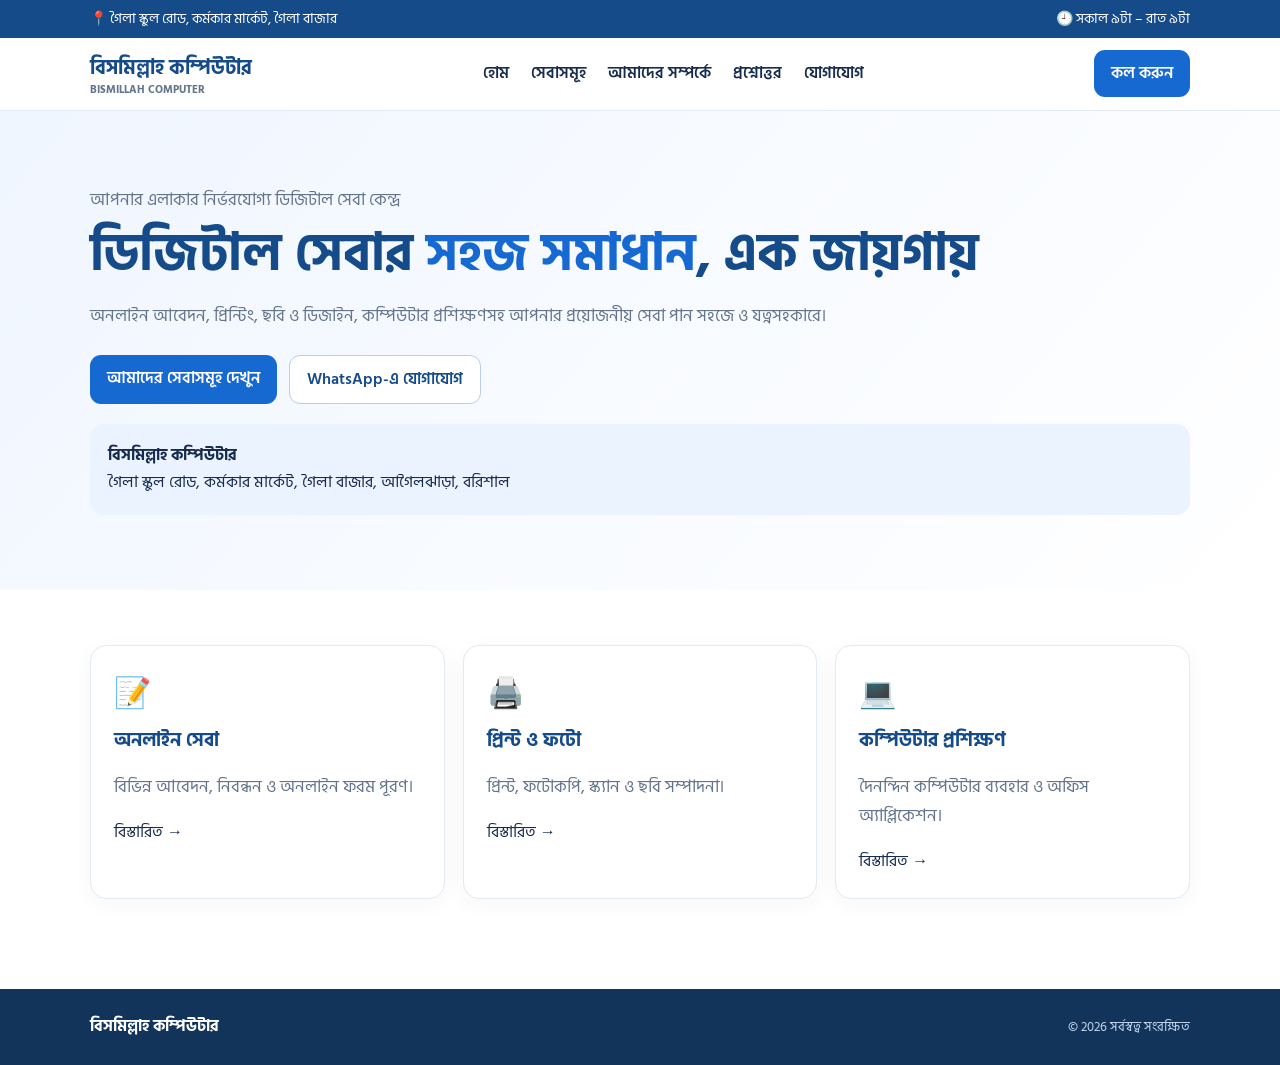
==== index.html @ 43266f3b "Convert homepage to separate multi-page website navigation" ====
<!doctype html><html lang="bn"><head><meta charset="utf-8"><meta name="viewport" content="width=device-width,initial-scale=1"><meta name="description" content="গৈলা বাজার, আগৈলঝাড়া, বরিশালে বিসমিল্লাহ কম্পিউটার। অনলাইন আবেদন, ডিজিটাল সেবা, প্রিন্ট, ফটোকপি ও কম্পিউটার প্রশিক্ষণ।"><meta name="theme-color" content="#1769d2"><meta property="og:title" content="বিসমিল্লাহ কম্পিউটার"><meta property="og:description" content="আপনার এলাকার নির্ভরযোগ্য ডিজিটাল সেবা কেন্দ্র।"><link rel="canonical" href="https://bismillahcomputer.netlify.app/"><title>বিসমিল্লাহ কম্পিউটার | ডিজিটাল সেবা</title><link rel="stylesheet" href="styles.css"></head><body><div class="top"><div class="container"><span>📍 গৈলা স্কুল রোড, কর্মকার মার্কেট, গৈলা বাজার</span><span>🕘 সকাল ৯টা – রাত ৯টা</span></div></div><header><nav class="container nav"><a class="brand" href="index.html">বিসমিল্লাহ কম্পিউটার<small>BISMILLAH COMPUTER</small></a><div class="links"><a href="index.html">হোম</a><a href="services.html">সেবাসমূহ</a><a href="about.html">আমাদের সম্পর্কে</a><a href="faq.html">প্রশ্নোত্তর</a><a href="contact.html">যোগাযোগ</a></div><a class="call" href="tel:01730169444">কল করুন</a></nav></header><main><section class="hero"><div class="container"><div class="muted">আপনার এলাকার নির্ভরযোগ্য ডিজিটাল সেবা কেন্দ্র</div><h1>ডিজিটাল সেবার <span>সহজ সমাধান</span>, এক জায়গায়</h1><p>অনলাইন আবেদন, প্রিন্টিং, ছবি ও ডিজাইন, কম্পিউটার প্রশিক্ষণসহ আপনার প্রয়োজনীয় সেবা পান সহজে ও যত্নসহকারে।</p><div class="hero-actions"><a class="btn" href="services.html">আমাদের সেবাসমূহ দেখুন</a><a class="btn outline" href="https://wa.me/8801730169444" target="_blank" rel="noopener">WhatsApp-এ যোগাযোগ</a></div><div class="notice"><b>বিসমিল্লাহ কম্পিউটার</b><br>গৈলা স্কুল রোড, কর্মকার মার্কেট, গৈলা বাজার, আগৈলঝাড়া, বরিশাল</div></div></section><section class="section container"><div class="grid"><article class="card"><div class="icon">📝</div><h3>অনলাইন সেবা</h3><p class="muted">বিভিন্ন আবেদন, নিবন্ধন ও অনলাইন ফরম পূরণ।</p><a href="services.html">বিস্তারিত →</a></article><article class="card"><div class="icon">🖨️</div><h3>প্রিন্ট ও ফটো</h3><p class="muted">প্রিন্ট, ফটোকপি, স্ক্যান ও ছবি সম্পাদনা।</p><a href="services.html">বিস্তারিত →</a></article><article class="card"><div class="icon">💻</div><h3>কম্পিউটার প্রশিক্ষণ</h3><p class="muted">দৈনন্দিন কম্পিউটার ব্যবহার ও অফিস অ্যাপ্লিকেশন।</p><a href="services.html">বিস্তারিত →</a></article></div></section></main><footer><div class="container foot"><b>বিসমিল্লাহ কম্পিউটার</b><small>© <span id="year"></span> সর্বস্বত্ব সংরক্ষিত</small></div></footer><script>document.getElementById('year').textContent=new Date().getFullYear()</script></body></html>
---- styles.css ----
@import url('https://fonts.googleapis.com/css2?family=Hind+Siliguri:wght@400;500;600;700&display=swap');
:root{--blue:#1769d2;--navy:#164b8a;--ink:#172b4d;--muted:#64748b;--line:#e2eaf4;--pale:#f2f7fd}*{box-sizing:border-box}body{margin:0;font-family:'Hind Siliguri',sans-serif;color:var(--ink);line-height:1.7}a{text-decoration:none;color:inherit}.container{width:min(1100px,92%);margin:auto}.top{background:var(--navy);color:#fff;padding:7px 0;font-size:14px}.top .container,.nav,.foot{display:flex;justify-content:space-between;align-items:center;gap:16px;flex-wrap:wrap}header{position:sticky;top:0;background:#ffffffed;backdrop-filter:blur(10px);border-bottom:1px solid var(--line);z-index:10}.nav{min-height:72px}.brand{font-size:20px;font-weight:700;color:var(--navy)}.brand small{display:block;font-size:11px;color:var(--muted);line-height:1}.links{display:flex;gap:22px;align-items:center;flex-wrap:wrap;font-weight:600}.links a:hover,.links a.active{color:var(--blue)}.call,.btn{display:inline-block;background:var(--blue);color:white;padding:10px 17px;border-radius:11px;font-weight:600}.hero{padding:75px 0;background:linear-gradient(130deg,#f0f6ff,#fff)}.hero h1{font-size:clamp(34px,5vw,52px);line-height:1.2;color:var(--navy);margin:8px 0 15px}.hero h1 span{color:var(--blue)}.hero p,.muted{color:var(--muted);font-size:17px}.hero-actions{display:flex;gap:12px;flex-wrap:wrap;margin-top:24px}.outline{background:#fff;color:var(--navy);border:1px solid #b8cde9}.pagehead{background:var(--pale);padding:48px 0;text-align:center}.pagehead h1{margin:0;color:var(--navy);font-size:38px}.pagehead p{color:var(--muted);margin:7px 0 0}.section{padding:55px 0}.grid{display:grid;grid-template-columns:repeat(3,1fr);gap:18px}.card{padding:23px;border:1px solid var(--line);border-radius:16px;background:#fff;box-shadow:0 6px 22px #17365d0a}.card h2,.card h3{margin:5px 0;color:var(--navy)}.icon{font-size:30px}.contactrow{padding:12px 0;border-bottom:1px solid var(--line)}footer{background:#12345b;color:#fff;padding:24px 0;margin-top:35px}.foot small{color:#c5d8f2} .notice{background:#eaf3ff;border-radius:14px;padding:18px;margin-top:20px}@media(max-width:760px){.nav{padding:12px 0}.links{gap:12px;font-size:14px}.grid{grid-template-columns:1fr 1fr}.hero{padding:48px 0}}@media(max-width:520px){.grid{grid-template-columns:1fr}.links{width:100%;justify-content:space-between}.pagehead h1{font-size:30px}}
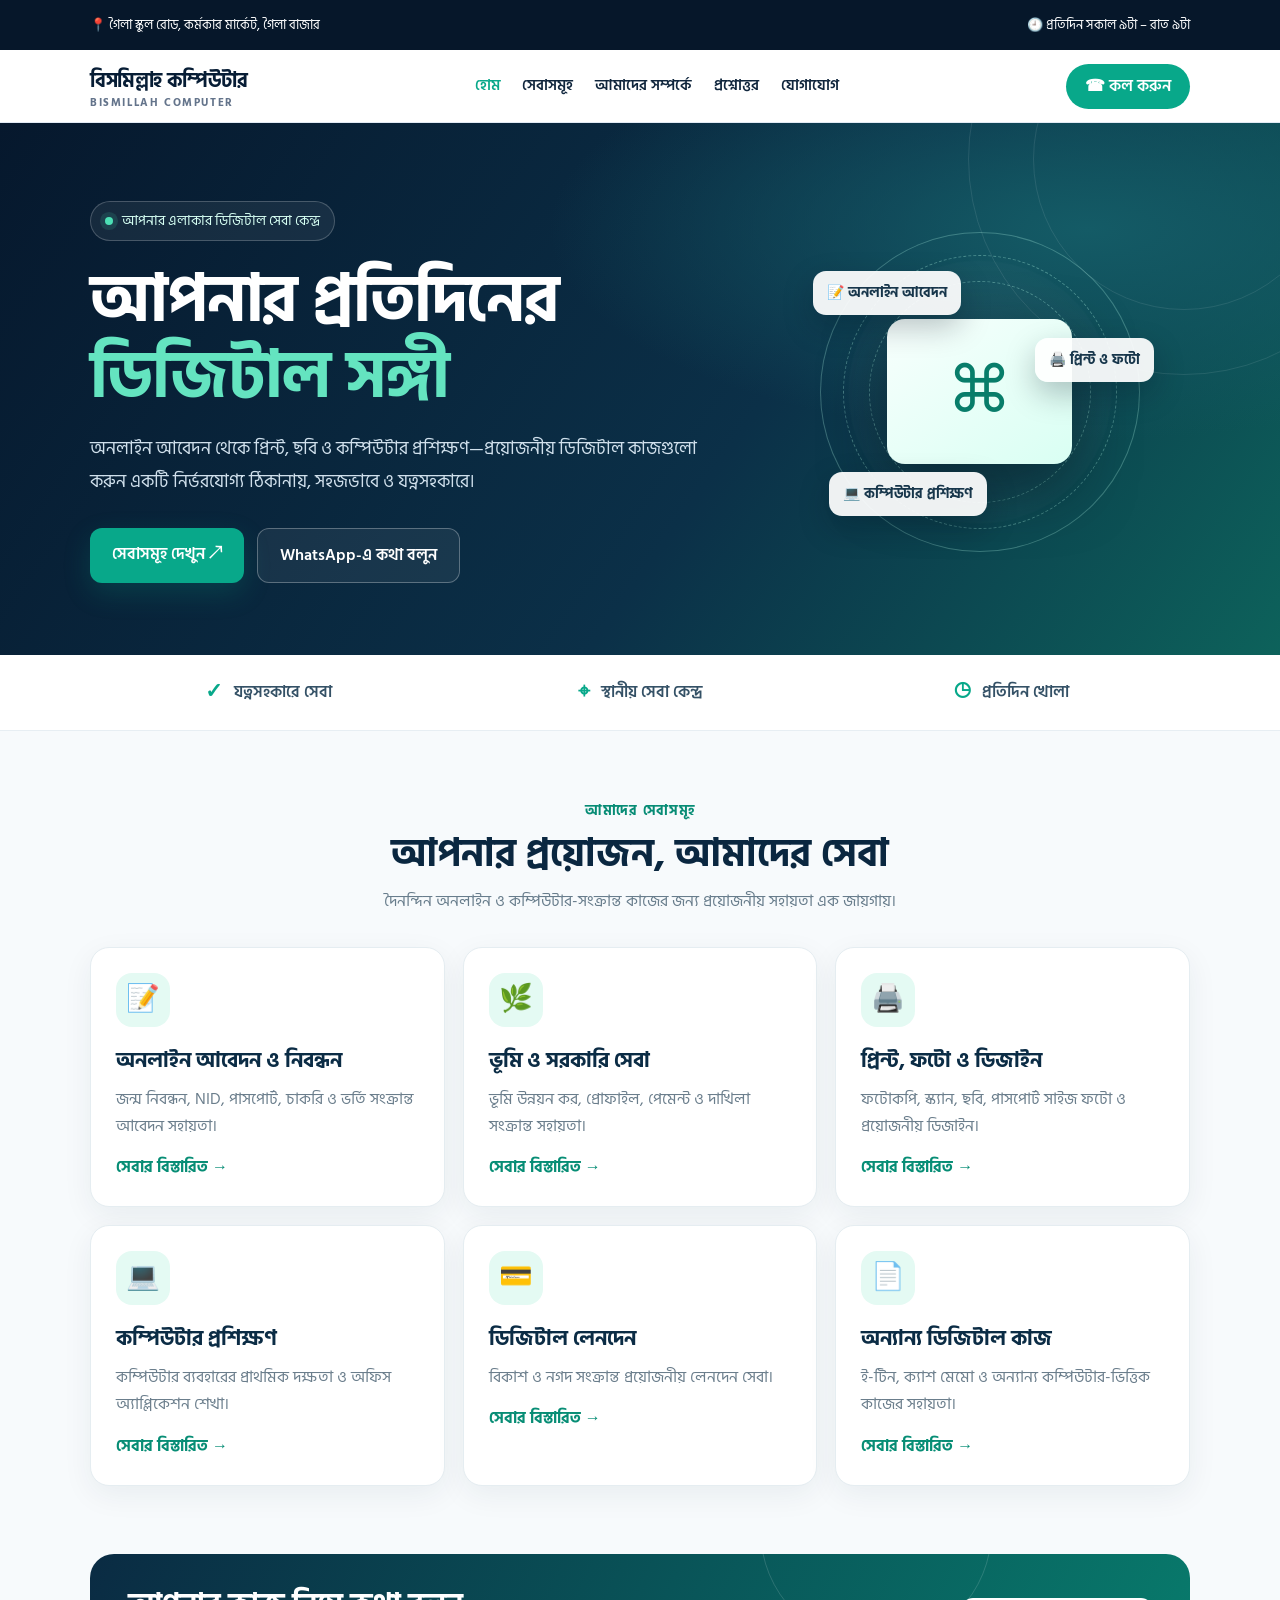
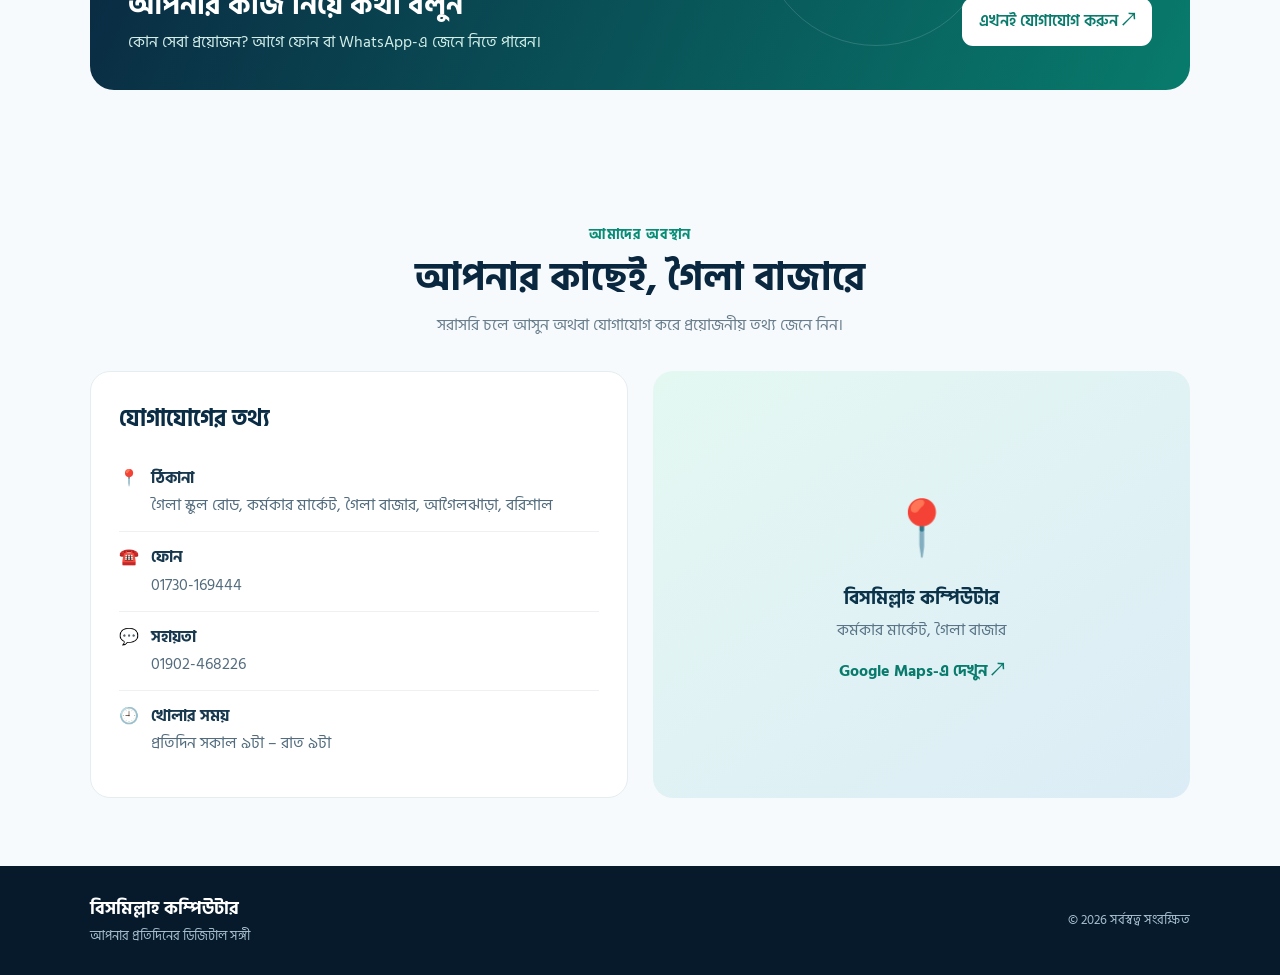
==== commit 540c0e07: "Redesign homepage with unique modern Bengali layout" ====
--- a/index.html
+++ b/index.html
@@ -1 +1,86 @@
-<!doctype html><html lang="bn"><head><meta charset="utf-8"><meta name="viewport" content="width=device-width,initial-scale=1"><meta name="description" content="গৈলা বাজার, আগৈলঝাড়া, বরিশালে বিসমিল্লাহ কম্পিউটার। অনলাইন আবেদন, ডিজিটাল সেবা, প্রিন্ট, ফটোকপি ও কম্পিউটার প্রশিক্ষণ।"><meta name="theme-color" content="#1769d2"><meta property="og:title" content="বিসমিল্লাহ কম্পিউটার"><meta property="og:description" content="আপনার এলাকার নির্ভরযোগ্য ডিজিটাল সেবা কেন্দ্র।"><link rel="canonical" href="https://bismillahcomputer.netlify.app/"><title>বিসমিল্লাহ কম্পিউটার | ডিজিটাল সেবা</title><link rel="stylesheet" href="styles.css"></head><body><div class="top"><div class="container"><span>📍 গৈলা স্কুল রোড, কর্মকার মার্কেট, গৈলা বাজার</span><span>🕘 সকাল ৯টা – রাত ৯টা</span></div></div><header><nav class="container nav"><a class="brand" href="index.html">বিসমিল্লাহ কম্পিউটার<small>BISMILLAH COMPUTER</small></a><div class="links"><a href="index.html">হোম</a><a href="services.html">সেবাসমূহ</a><a href="about.html">আমাদের সম্পর্কে</a><a href="faq.html">প্রশ্নোত্তর</a><a href="contact.html">যোগাযোগ</a></div><a class="call" href="tel:01730169444">কল করুন</a></nav></header><main><section class="hero"><div class="container"><div class="muted">আপনার এলাকার নির্ভরযোগ্য ডিজিটাল সেবা কেন্দ্র</div><h1>ডিজিটাল সেবার <span>সহজ সমাধান</span>, এক জায়গায়</h1><p>অনলাইন আবেদন, প্রিন্টিং, ছবি ও ডিজাইন, কম্পিউটার প্রশিক্ষণসহ আপনার প্রয়োজনীয় সেবা পান সহজে ও যত্নসহকারে।</p><div class="hero-actions"><a class="btn" href="services.html">আমাদের সেবাসমূহ দেখুন</a><a class="btn outline" href="https://wa.me/8801730169444" target="_blank" rel="noopener">WhatsApp-এ যোগাযোগ</a></div><div class="notice"><b>বিসমিল্লাহ কম্পিউটার</b><br>গৈলা স্কুল রোড, কর্মকার মার্কেট, গৈলা বাজার, আগৈলঝাড়া, বরিশাল</div></div></section><section class="section container"><div class="grid"><article class="card"><div class="icon">📝</div><h3>অনলাইন সেবা</h3><p class="muted">বিভিন্ন আবেদন, নিবন্ধন ও অনলাইন ফরম পূরণ।</p><a href="services.html">বিস্তারিত →</a></article><article class="card"><div class="icon">🖨️</div><h3>প্রিন্ট ও ফটো</h3><p class="muted">প্রিন্ট, ফটোকপি, স্ক্যান ও ছবি সম্পাদনা।</p><a href="services.html">বিস্তারিত →</a></article><article class="card"><div class="icon">💻</div><h3>কম্পিউটার প্রশিক্ষণ</h3><p class="muted">দৈনন্দিন কম্পিউটার ব্যবহার ও অফিস অ্যাপ্লিকেশন।</p><a href="services.html">বিস্তারিত →</a></article></div></section></main><footer><div class="container foot"><b>বিসমিল্লাহ কম্পিউটার</b><small>© <span id="year"></span> সর্বস্বত্ব সংরক্ষিত</small></div></footer><script>document.getElementById('year').textContent=new Date().getFullYear()</script></body></html>+<!doctype html>
+<html lang="bn">
+<head>
+<meta charset="utf-8">
+<meta name="viewport" content="width=device-width,initial-scale=1">
+<meta name="description" content="গৈলা বাজার, আগৈলঝাড়া, বরিশালে বিসমিল্লাহ কম্পিউটার। অনলাইন আবেদন, ভূমি সেবা, প্রিন্ট, ছবি, ডিজাইন ও কম্পিউটার প্রশিক্ষণ।">
+<meta name="theme-color" content="#071d35">
+<meta property="og:title" content="বিসমিল্লাহ কম্পিউটার | আপনার ডিজিটাল সঙ্গী">
+<meta property="og:description" content="প্রয়োজনীয় ডিজিটাল সেবা—সহজ, যত্নসহকারে, এক ঠিকানায়।">
+<link rel="canonical" href="https://bismillahcomputer.netlify.app/">
+<title>বিসমিল্লাহ কম্পিউটার | আপনার ডিজিটাল সঙ্গী</title>
+<link rel="preconnect" href="https://fonts.googleapis.com">
+<link rel="preconnect" href="https://fonts.gstatic.com" crossorigin>
+<link href="https://fonts.googleapis.com/css2?family=Hind+Siliguri:wght@400;500;600;700;800&display=swap" rel="stylesheet">
+<link rel="stylesheet" href="styles.css">
+<style>
+:root{--deep:#071d35;--teal:#08a88a;--mint:#d9fff3;--gold:#ffc96b}
+body{font-family:'Hind Siliguri',sans-serif;background:#f7fafc;color:#10263d}
+.top{background:#06172a;font-size:13px}.top .container{padding:7px 0}
+header{background:#ffffffed}.brand{color:var(--deep);letter-spacing:-.4px}.brand small{letter-spacing:1.6px}
+.links a{font-size:15px}.links a.active{color:var(--teal)}
+.call{background:var(--teal);border-radius:999px;padding:9px 19px}
+.hero{position:relative;overflow:hidden;padding:78px 0 72px;background:radial-gradient(ellipse at 85% 20%,#145b66 0,transparent 35%),linear-gradient(125deg,#06182d 0%,#0b3048 58%,#0d625b 100%);color:white}
+.hero:before,.hero:after{content:"";position:absolute;border:1px solid #ffffff18;border-radius:50%;pointer-events:none}
+.hero:before{width:430px;height:430px;right:-120px;top:-180px}.hero:after{width:300px;height:300px;right:-55px;top:-115px}
+.hero .container{position:relative;z-index:1;display:grid;grid-template-columns:1.2fr .8fr;align-items:center;gap:48px}
+.eyebrow{display:inline-flex;align-items:center;gap:9px;padding:7px 14px;border:1px solid #ffffff35;background:#ffffff10;border-radius:99px;color:#d6fff3;font-size:14px}
+.eyebrow i{width:8px;height:8px;background:#4ce0b5;border-radius:50%;display:inline-block;box-shadow:0 0 0 5px #4ce0b522}
+.hero h1{font-size:clamp(39px,5.5vw,66px);line-height:1.16;letter-spacing:-1.2px;color:white;margin:22px 0 16px;font-weight:800}
+.hero h1 span{color:#64e4c0}.hero p{color:#d0e0ec;font-size:18px;max-width:620px;line-height:1.85;margin:0}
+.hero-actions{margin-top:29px;display:flex;gap:13px;flex-wrap:wrap}.hero .btn{background:var(--teal);padding:13px 22px;border-radius:12px;box-shadow:0 10px 28px #00a88633}.hero .outline{background:#ffffff10;color:white;border:1px solid #ffffff4a;box-shadow:none}
+.hero-art{min-height:330px;display:grid;place-items:center;position:relative}
+.orbit{width:min(320px,80vw);aspect-ratio:1;border-radius:50%;border:1px solid #b7ffeb45;display:grid;place-items:center;background:radial-gradient(circle,#ffffff14 0,#ffffff05 58%,transparent 59%);position:relative}
+.orbit:before,.orbit:after{content:"";position:absolute;border:1px dashed #b7ffeb55;border-radius:50%;inset:22px;transform:rotate(35deg)}.orbit:after{inset:48px;transform:rotate(-35deg)}
+.screen{width:185px;height:145px;border-radius:18px;background:linear-gradient(145deg,#f8fffd,#d9fff3);box-shadow:0 24px 60px #00101e88;display:grid;place-items:center;color:#087d6a;font-size:65px;position:relative;z-index:1}
+.float{position:absolute;z-index:2;background:#ffffffed;color:#17364b;padding:10px 14px;border-radius:13px;font-weight:700;box-shadow:0 12px 30px #00101e40;font-size:14px}.f1{top:38px;left:-8px}.f2{right:-15px;top:105px}.f3{bottom:35px;left:8px}
+.trustbar{background:#fff;border-bottom:1px solid #e7eef3}.trustbar .container{display:grid;grid-template-columns:repeat(3,1fr);gap:14px;padding:20px 0}.trustitem{display:flex;align-items:center;justify-content:center;gap:11px;color:#345166;font-weight:600}.trustitem b{font-size:21px;color:var(--teal)}
+.section{padding:68px 0}.section-heading{text-align:center;max-width:650px;margin:0 auto 32px}.kicker{color:#078c75;font-size:14px;font-weight:700;letter-spacing:.7px}.section-heading h2{font-size:clamp(28px,4vw,39px);color:#0a2740;line-height:1.25;margin:7px 0 9px}.section-heading p{color:#687d8c;margin:0;font-size:16px}
+.home-grid{display:grid;grid-template-columns:repeat(3,1fr);gap:18px}.home-card{background:white;border:1px solid #e5edf1;border-radius:19px;padding:25px;box-shadow:0 9px 30px #0b2d4610;transition:transform .2s,box-shadow .2s}.home-card:hover{transform:translateY(-5px);box-shadow:0 18px 38px #0b2d4618}.home-icon{width:54px;height:54px;border-radius:16px;background:#e4faf3;display:grid;place-items:center;font-size:27px}.home-card h3{color:#0b2c45;font-size:21px;margin:17px 0 6px}.home-card p{color:#6b7e8c;margin:0 0 14px}.home-card a{color:#078d75;font-weight:700}
+.band{padding:0 0 65px}.band-inner{background:linear-gradient(115deg,#0a2b43,#087b6c);border-radius:24px;padding:34px 38px;color:white;display:flex;align-items:center;justify-content:space-between;gap:24px;overflow:hidden;position:relative}.band-inner:after{content:"";position:absolute;width:230px;height:230px;border:1px solid #ffffff25;border-radius:50%;right:18%;top:-140px}.band h2{font-size:29px;line-height:1.25;margin:0 0 5px}.band p{color:#d3eee8;margin:0}.band .btn{background:white;color:#087b6c;white-space:nowrap}
+.location{display:grid;grid-template-columns:1fr 1fr;gap:25px;align-items:stretch}.location-card{background:#fff;border:1px solid #e4edf1;border-radius:20px;padding:28px}.location-card h3{margin:0 0 14px;color:#0b2c45;font-size:23px}.location-line{display:flex;gap:12px;padding:12px 0;border-bottom:1px solid #edf1f3;color:#536c7d}.location-line:last-child{border:0}.location-line strong{display:block;color:#16374d}.location-visual{background:linear-gradient(145deg,#e4f8f2,#dcecf6);border-radius:20px;min-height:260px;display:grid;place-items:center;text-align:center;padding:25px;color:#087b6c}.location-visual .pin{font-size:54px}.location-visual h3{color:#0b344a;margin:8px 0 2px}.location-visual p{color:#587486;margin:0}
+footer{background:#061a2c;margin-top:0;padding:28px 0}.foot b{font-size:18px}.foot small{color:#a8c0cf}
+@media(max-width:760px){.hero{padding:54px 0 48px}.hero .container{grid-template-columns:1fr;gap:24px}.hero-art{min-height:260px}.orbit{width:250px}.screen{width:150px;height:120px;font-size:54px}.trustbar .container{grid-template-columns:1fr;gap:8px}.trustitem{justify-content:flex-start}.home-grid{grid-template-columns:1fr 1fr}.band-inner{align-items:flex-start;flex-direction:column;padding:28px}.location{grid-template-columns:1fr}.section{padding:52px 0}}
+@media(max-width:520px){.home-grid{grid-template-columns:1fr}.hero h1{font-size:39px}.hero p{font-size:16px}.hero-art{min-height:230px}.float{font-size:12px;padding:8px 10px}.f1{left:0}.f2{right:0}.f3{left:0}.band h2{font-size:25px}.links{gap:9px}.links a{font-size:13px}}
+</style>
+</head>
+<body>
+<div class="top"><div class="container"><span>📍 গৈলা স্কুল রোড, কর্মকার মার্কেট, গৈলা বাজার</span><span>🕘 প্রতিদিন সকাল ৯টা – রাত ৯টা</span></div></div>
+<header><nav class="container nav">
+<a class="brand" href="index.html">বিসমিল্লাহ কম্পিউটার<small>BISMILLAH COMPUTER</small></a>
+<div class="links"><a class="active" href="index.html">হোম</a><a href="services.html">সেবাসমূহ</a><a href="about.html">আমাদের সম্পর্কে</a><a href="faq.html">প্রশ্নোত্তর</a><a href="contact.html">যোগাযোগ</a></div>
+<a class="call" href="tel:01730169444">☎ কল করুন</a>
+</nav></header>
+<main>
+<section class="hero"><div class="container">
+<div>
+<div class="eyebrow"><i></i> আপনার এলাকার ডিজিটাল সেবা কেন্দ্র</div>
+<h1>আপনার প্রতিদিনের <span>ডিজিটাল সঙ্গী</span></h1>
+<p>অনলাইন আবেদন থেকে প্রিন্ট, ছবি ও কম্পিউটার প্রশিক্ষণ—প্রয়োজনীয় ডিজিটাল কাজগুলো করুন একটি নির্ভরযোগ্য ঠিকানায়, সহজভাবে ও যত্নসহকারে।</p>
+<div class="hero-actions"><a class="btn" href="services.html">সেবাসমূহ দেখুন ↗</a><a class="btn outline" href="https://wa.me/8801730169444" target="_blank" rel="noopener">WhatsApp-এ কথা বলুন</a></div>
+</div>
+<div class="hero-art" aria-hidden="true"><div class="orbit"><div class="screen">⌘</div><div class="float f1">📝 অনলাইন আবেদন</div><div class="float f2">🖨️ প্রিন্ট ও ফটো</div><div class="float f3">💻 কম্পিউটার প্রশিক্ষণ</div></div></div>
+</div></section>
+<section class="trustbar"><div class="container"><div class="trustitem"><b>✓</b> যত্নসহকারে সেবা</div><div class="trustitem"><b>⌖</b> স্থানীয় সেবা কেন্দ্র</div><div class="trustitem"><b>◷</b> প্রতিদিন খোলা</div></div></section>
+<section class="section container"><div class="section-heading"><div class="kicker">আমাদের সেবাসমূহ</div><h2>আপনার প্রয়োজন, আমাদের সেবা</h2><p>দৈনন্দিন অনলাইন ও কম্পিউটার-সংক্রান্ত কাজের জন্য প্রয়োজনীয় সহায়তা এক জায়গায়।</p></div>
+<div class="home-grid">
+<article class="home-card"><div class="home-icon">📝</div><h3>অনলাইন আবেদন ও নিবন্ধন</h3><p>জন্ম নিবন্ধন, NID, পাসপোর্ট, চাকরি ও ভর্তি সংক্রান্ত আবেদন সহায়তা।</p><a href="services.html">সেবার বিস্তারিত →</a></article>
+<article class="home-card"><div class="home-icon">🌿</div><h3>ভূমি ও সরকারি সেবা</h3><p>ভূমি উন্নয়ন কর, প্রোফাইল, পেমেন্ট ও দাখিলা সংক্রান্ত সহায়তা।</p><a href="services.html">সেবার বিস্তারিত →</a></article>
+<article class="home-card"><div class="home-icon">🖨️</div><h3>প্রিন্ট, ফটো ও ডিজাইন</h3><p>ফটোকপি, স্ক্যান, ছবি, পাসপোর্ট সাইজ ফটো ও প্রয়োজনীয় ডিজাইন।</p><a href="services.html">সেবার বিস্তারিত →</a></article>
+<article class="home-card"><div class="home-icon">💻</div><h3>কম্পিউটার প্রশিক্ষণ</h3><p>কম্পিউটার ব্যবহারের প্রাথমিক দক্ষতা ও অফিস অ্যাপ্লিকেশন শেখা।</p><a href="services.html">সেবার বিস্তারিত →</a></article>
+<article class="home-card"><div class="home-icon">💳</div><h3>ডিজিটাল লেনদেন</h3><p>বিকাশ ও নগদ সংক্রান্ত প্রয়োজনীয় লেনদেন সেবা।</p><a href="services.html">সেবার বিস্তারিত →</a></article>
+<article class="home-card"><div class="home-icon">📄</div><h3>অন্যান্য ডিজিটাল কাজ</h3><p>ই-টিন, ক্যাশ মেমো ও অন্যান্য কম্পিউটার-ভিত্তিক কাজের সহায়তা।</p><a href="services.html">সেবার বিস্তারিত →</a></article>
+</div></section>
+<section class="band"><div class="container"><div class="band-inner"><div><h2>আপনার কাজ নিয়ে কথা বলুন</h2><p>কোন সেবা প্রয়োজন? আগে ফোন বা WhatsApp-এ জেনে নিতে পারেন।</p></div><a class="btn" href="https://wa.me/8801730169444" target="_blank" rel="noopener">এখনই যোগাযোগ করুন ↗</a></div></div></section>
+<section class="section container"><div class="section-heading"><div class="kicker">আমাদের অবস্থান</div><h2>আপনার কাছেই, গৈলা বাজারে</h2><p>সরাসরি চলে আসুন অথবা যোগাযোগ করে প্রয়োজনীয় তথ্য জেনে নিন।</p></div>
+<div class="location"><div class="location-card"><h3>যোগাযোগের তথ্য</h3>
+<div class="location-line"><span>📍</span><div><strong>ঠিকানা</strong>গৈলা স্কুল রোড, কর্মকার মার্কেট, গৈলা বাজার, আগৈলঝাড়া, বরিশাল</div></div>
+<div class="location-line"><span>☎️</span><div><strong>ফোন</strong><a href="tel:01730169444">01730-169444</a></div></div>
+<div class="location-line"><span>💬</span><div><strong>সহায়তা</strong><a href="tel:01902468226">01902-468226</a></div></div>
+<div class="location-line"><span>🕘</span><div><strong>খোলার সময়</strong>প্রতিদিন সকাল ৯টা – রাত ৯টা</div></div>
+</div><div class="location-visual"><div><div class="pin">📍</div><h3>বিসমিল্লাহ কম্পিউটার</h3><p>কর্মকার মার্কেট, গৈলা বাজার</p><p style="margin-top:14px"><a href="https://www.google.com/maps/search/?api=1&query=Goila+School+Road+Karmakar+Market+Goila+Bazar+Agailjhara+Barishal" target="_blank" rel="noopener" style="font-weight:700;color:#087b6c">Google Maps-এ দেখুন ↗</a></p></div></div></div>
+</section>
+</main>
+<footer><div class="container foot"><div><b>বিসমিল্লাহ কম্পিউটার</b><div style="color:#a8c0cf;font-size:13px">আপনার প্রতিদিনের ডিজিটাল সঙ্গী</div></div><small>© <span id="year"></span> সর্বস্বত্ব সংরক্ষিত</small></div></footer>
+<script>document.getElementById('year').textContent=new Date().getFullYear()</script>
+</body></html>
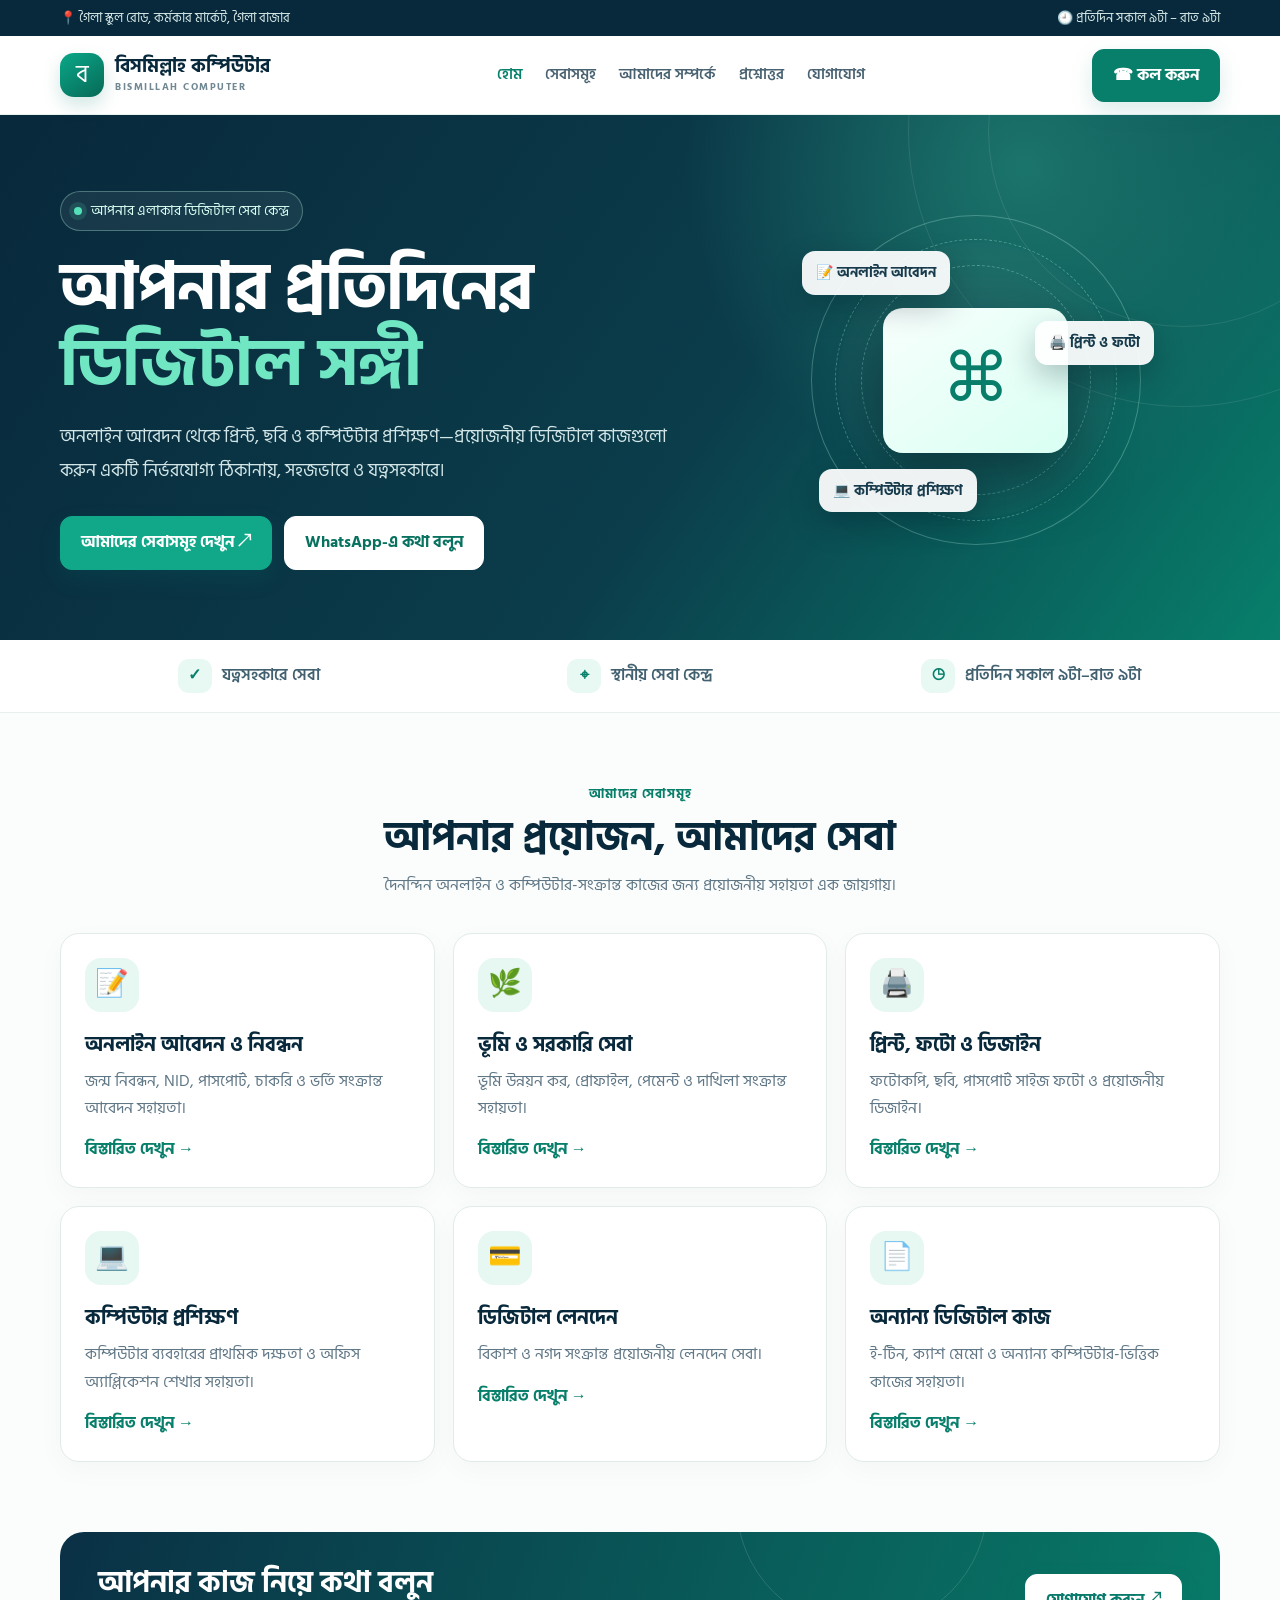
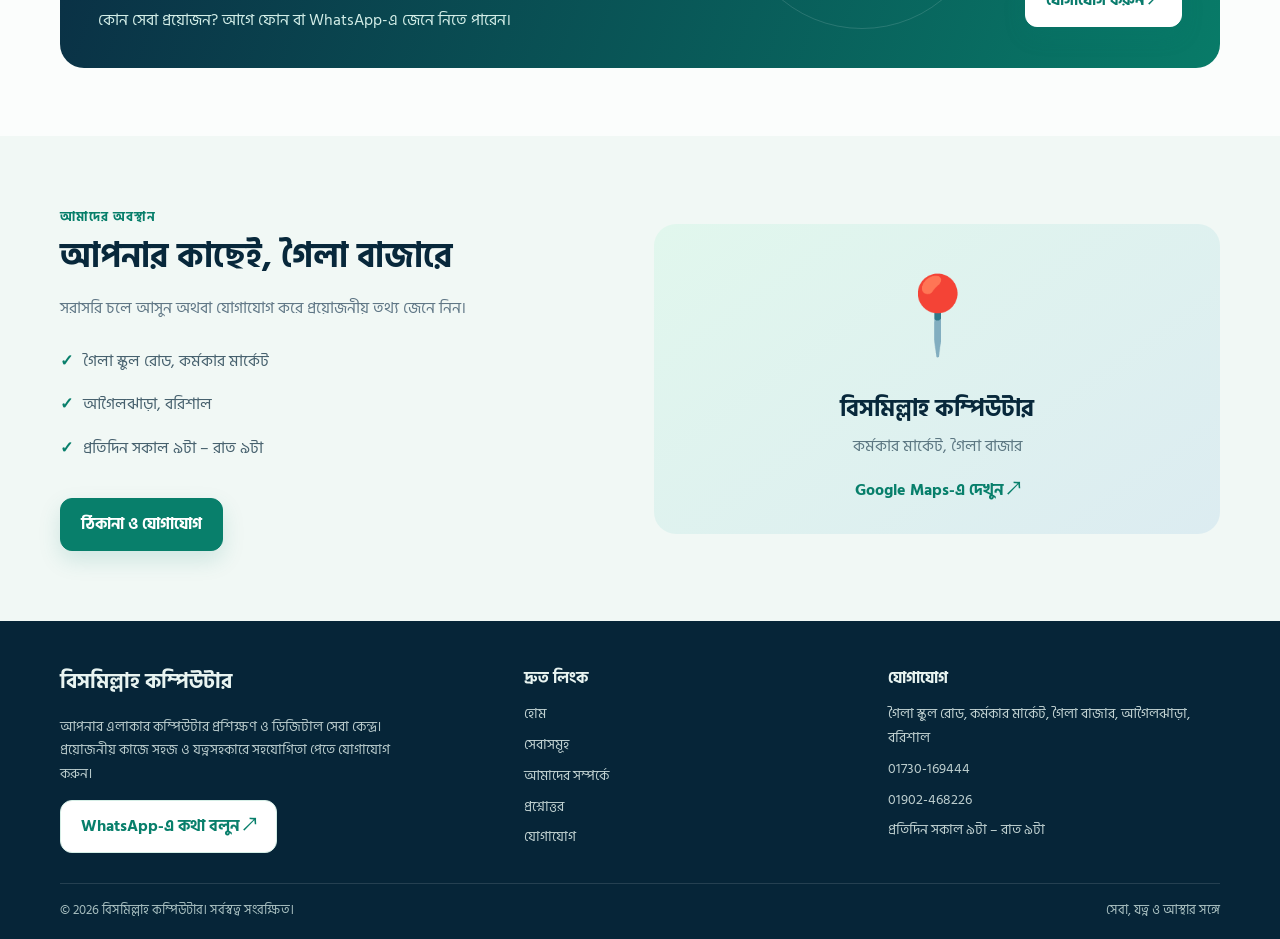
==== commit d5c957f7: "Redesign all Bismillah Computer pages with responsive green identity" ====
--- a/index.html
+++ b/index.html
@@ -1,86 +1,15 @@
-<!doctype html>
-<html lang="bn">
-<head>
-<meta charset="utf-8">
-<meta name="viewport" content="width=device-width,initial-scale=1">
-<meta name="description" content="গৈলা বাজার, আগৈলঝাড়া, বরিশালে বিসমিল্লাহ কম্পিউটার। অনলাইন আবেদন, ভূমি সেবা, প্রিন্ট, ছবি, ডিজাইন ও কম্পিউটার প্রশিক্ষণ।">
-<meta name="theme-color" content="#071d35">
-<meta property="og:title" content="বিসমিল্লাহ কম্পিউটার | আপনার ডিজিটাল সঙ্গী">
-<meta property="og:description" content="প্রয়োজনীয় ডিজিটাল সেবা—সহজ, যত্নসহকারে, এক ঠিকানায়।">
-<link rel="canonical" href="https://bismillahcomputer.netlify.app/">
-<title>বিসমিল্লাহ কম্পিউটার | আপনার ডিজিটাল সঙ্গী</title>
-<link rel="preconnect" href="https://fonts.googleapis.com">
-<link rel="preconnect" href="https://fonts.gstatic.com" crossorigin>
-<link href="https://fonts.googleapis.com/css2?family=Hind+Siliguri:wght@400;500;600;700;800&display=swap" rel="stylesheet">
-<link rel="stylesheet" href="styles.css">
-<style>
-:root{--deep:#071d35;--teal:#08a88a;--mint:#d9fff3;--gold:#ffc96b}
-body{font-family:'Hind Siliguri',sans-serif;background:#f7fafc;color:#10263d}
-.top{background:#06172a;font-size:13px}.top .container{padding:7px 0}
-header{background:#ffffffed}.brand{color:var(--deep);letter-spacing:-.4px}.brand small{letter-spacing:1.6px}
-.links a{font-size:15px}.links a.active{color:var(--teal)}
-.call{background:var(--teal);border-radius:999px;padding:9px 19px}
-.hero{position:relative;overflow:hidden;padding:78px 0 72px;background:radial-gradient(ellipse at 85% 20%,#145b66 0,transparent 35%),linear-gradient(125deg,#06182d 0%,#0b3048 58%,#0d625b 100%);color:white}
-.hero:before,.hero:after{content:"";position:absolute;border:1px solid #ffffff18;border-radius:50%;pointer-events:none}
-.hero:before{width:430px;height:430px;right:-120px;top:-180px}.hero:after{width:300px;height:300px;right:-55px;top:-115px}
-.hero .container{position:relative;z-index:1;display:grid;grid-template-columns:1.2fr .8fr;align-items:center;gap:48px}
-.eyebrow{display:inline-flex;align-items:center;gap:9px;padding:7px 14px;border:1px solid #ffffff35;background:#ffffff10;border-radius:99px;color:#d6fff3;font-size:14px}
-.eyebrow i{width:8px;height:8px;background:#4ce0b5;border-radius:50%;display:inline-block;box-shadow:0 0 0 5px #4ce0b522}
-.hero h1{font-size:clamp(39px,5.5vw,66px);line-height:1.16;letter-spacing:-1.2px;color:white;margin:22px 0 16px;font-weight:800}
-.hero h1 span{color:#64e4c0}.hero p{color:#d0e0ec;font-size:18px;max-width:620px;line-height:1.85;margin:0}
-.hero-actions{margin-top:29px;display:flex;gap:13px;flex-wrap:wrap}.hero .btn{background:var(--teal);padding:13px 22px;border-radius:12px;box-shadow:0 10px 28px #00a88633}.hero .outline{background:#ffffff10;color:white;border:1px solid #ffffff4a;box-shadow:none}
-.hero-art{min-height:330px;display:grid;place-items:center;position:relative}
-.orbit{width:min(320px,80vw);aspect-ratio:1;border-radius:50%;border:1px solid #b7ffeb45;display:grid;place-items:center;background:radial-gradient(circle,#ffffff14 0,#ffffff05 58%,transparent 59%);position:relative}
-.orbit:before,.orbit:after{content:"";position:absolute;border:1px dashed #b7ffeb55;border-radius:50%;inset:22px;transform:rotate(35deg)}.orbit:after{inset:48px;transform:rotate(-35deg)}
-.screen{width:185px;height:145px;border-radius:18px;background:linear-gradient(145deg,#f8fffd,#d9fff3);box-shadow:0 24px 60px #00101e88;display:grid;place-items:center;color:#087d6a;font-size:65px;position:relative;z-index:1}
-.float{position:absolute;z-index:2;background:#ffffffed;color:#17364b;padding:10px 14px;border-radius:13px;font-weight:700;box-shadow:0 12px 30px #00101e40;font-size:14px}.f1{top:38px;left:-8px}.f2{right:-15px;top:105px}.f3{bottom:35px;left:8px}
-.trustbar{background:#fff;border-bottom:1px solid #e7eef3}.trustbar .container{display:grid;grid-template-columns:repeat(3,1fr);gap:14px;padding:20px 0}.trustitem{display:flex;align-items:center;justify-content:center;gap:11px;color:#345166;font-weight:600}.trustitem b{font-size:21px;color:var(--teal)}
-.section{padding:68px 0}.section-heading{text-align:center;max-width:650px;margin:0 auto 32px}.kicker{color:#078c75;font-size:14px;font-weight:700;letter-spacing:.7px}.section-heading h2{font-size:clamp(28px,4vw,39px);color:#0a2740;line-height:1.25;margin:7px 0 9px}.section-heading p{color:#687d8c;margin:0;font-size:16px}
-.home-grid{display:grid;grid-template-columns:repeat(3,1fr);gap:18px}.home-card{background:white;border:1px solid #e5edf1;border-radius:19px;padding:25px;box-shadow:0 9px 30px #0b2d4610;transition:transform .2s,box-shadow .2s}.home-card:hover{transform:translateY(-5px);box-shadow:0 18px 38px #0b2d4618}.home-icon{width:54px;height:54px;border-radius:16px;background:#e4faf3;display:grid;place-items:center;font-size:27px}.home-card h3{color:#0b2c45;font-size:21px;margin:17px 0 6px}.home-card p{color:#6b7e8c;margin:0 0 14px}.home-card a{color:#078d75;font-weight:700}
-.band{padding:0 0 65px}.band-inner{background:linear-gradient(115deg,#0a2b43,#087b6c);border-radius:24px;padding:34px 38px;color:white;display:flex;align-items:center;justify-content:space-between;gap:24px;overflow:hidden;position:relative}.band-inner:after{content:"";position:absolute;width:230px;height:230px;border:1px solid #ffffff25;border-radius:50%;right:18%;top:-140px}.band h2{font-size:29px;line-height:1.25;margin:0 0 5px}.band p{color:#d3eee8;margin:0}.band .btn{background:white;color:#087b6c;white-space:nowrap}
-.location{display:grid;grid-template-columns:1fr 1fr;gap:25px;align-items:stretch}.location-card{background:#fff;border:1px solid #e4edf1;border-radius:20px;padding:28px}.location-card h3{margin:0 0 14px;color:#0b2c45;font-size:23px}.location-line{display:flex;gap:12px;padding:12px 0;border-bottom:1px solid #edf1f3;color:#536c7d}.location-line:last-child{border:0}.location-line strong{display:block;color:#16374d}.location-visual{background:linear-gradient(145deg,#e4f8f2,#dcecf6);border-radius:20px;min-height:260px;display:grid;place-items:center;text-align:center;padding:25px;color:#087b6c}.location-visual .pin{font-size:54px}.location-visual h3{color:#0b344a;margin:8px 0 2px}.location-visual p{color:#587486;margin:0}
-footer{background:#061a2c;margin-top:0;padding:28px 0}.foot b{font-size:18px}.foot small{color:#a8c0cf}
-@media(max-width:760px){.hero{padding:54px 0 48px}.hero .container{grid-template-columns:1fr;gap:24px}.hero-art{min-height:260px}.orbit{width:250px}.screen{width:150px;height:120px;font-size:54px}.trustbar .container{grid-template-columns:1fr;gap:8px}.trustitem{justify-content:flex-start}.home-grid{grid-template-columns:1fr 1fr}.band-inner{align-items:flex-start;flex-direction:column;padding:28px}.location{grid-template-columns:1fr}.section{padding:52px 0}}
-@media(max-width:520px){.home-grid{grid-template-columns:1fr}.hero h1{font-size:39px}.hero p{font-size:16px}.hero-art{min-height:230px}.float{font-size:12px;padding:8px 10px}.f1{left:0}.f2{right:0}.f3{left:0}.band h2{font-size:25px}.links{gap:9px}.links a{font-size:13px}}
-</style>
-</head>
-<body>
-<div class="top"><div class="container"><span>📍 গৈলা স্কুল রোড, কর্মকার মার্কেট, গৈলা বাজার</span><span>🕘 প্রতিদিন সকাল ৯টা – রাত ৯টা</span></div></div>
-<header><nav class="container nav">
-<a class="brand" href="index.html">বিসমিল্লাহ কম্পিউটার<small>BISMILLAH COMPUTER</small></a>
-<div class="links"><a class="active" href="index.html">হোম</a><a href="services.html">সেবাসমূহ</a><a href="about.html">আমাদের সম্পর্কে</a><a href="faq.html">প্রশ্নোত্তর</a><a href="contact.html">যোগাযোগ</a></div>
-<a class="call" href="tel:01730169444">☎ কল করুন</a>
-</nav></header>
-<main>
-<section class="hero"><div class="container">
-<div>
-<div class="eyebrow"><i></i> আপনার এলাকার ডিজিটাল সেবা কেন্দ্র</div>
-<h1>আপনার প্রতিদিনের <span>ডিজিটাল সঙ্গী</span></h1>
-<p>অনলাইন আবেদন থেকে প্রিন্ট, ছবি ও কম্পিউটার প্রশিক্ষণ—প্রয়োজনীয় ডিজিটাল কাজগুলো করুন একটি নির্ভরযোগ্য ঠিকানায়, সহজভাবে ও যত্নসহকারে।</p>
-<div class="hero-actions"><a class="btn" href="services.html">সেবাসমূহ দেখুন ↗</a><a class="btn outline" href="https://wa.me/8801730169444" target="_blank" rel="noopener">WhatsApp-এ কথা বলুন</a></div>
-</div>
-<div class="hero-art" aria-hidden="true"><div class="orbit"><div class="screen">⌘</div><div class="float f1">📝 অনলাইন আবেদন</div><div class="float f2">🖨️ প্রিন্ট ও ফটো</div><div class="float f3">💻 কম্পিউটার প্রশিক্ষণ</div></div></div>
+<!doctype html><html lang="bn"><head><meta charset="utf-8"><meta name="viewport" content="width=device-width,initial-scale=1"><meta name="description" content="গৈলা বাজার, আগৈলঝাড়া, বরিশালে বিসমিল্লাহ কম্পিউটার। অনলাইন আবেদন, ভূমি সেবা, প্রিন্ট, ছবি, ডিজাইন ও কম্পিউটার প্রশিক্ষণ।"><meta name="theme-color" content="#087f6b"><meta property="og:site_name" content="বিসমিল্লাহ কম্পিউটার"><meta property="og:title" content="আপনার ডিজিটাল সঙ্গী | বিসমিল্লাহ কম্পিউটার"><meta property="og:description" content="গৈলা বাজার, আগৈলঝাড়া, বরিশালে বিসমিল্লাহ কম্পিউটার। অনলাইন আবেদন, ভূমি সেবা, প্রিন্ট, ছবি, ডিজাইন ও কম্পিউটার প্রশিক্ষণ।"><link rel="canonical" href="https://bismillahcomputer.netlify.app/"><link rel="preconnect" href="https://fonts.googleapis.com"><link rel="preconnect" href="https://fonts.gstatic.com" crossorigin><link rel="stylesheet" href="styles.css"><title>আপনার ডিজিটাল সঙ্গী | বিসমিল্লাহ কম্পিউটার</title></head><body><div class="topbar"><div class="container topbar-inner"><span>📍 গৈলা স্কুল রোড, কর্মকার মার্কেট, গৈলা বাজার</span><span>🕘 প্রতিদিন সকাল ৯টা – রাত ৯টা</span></div></div>
+<header class="site-header"><nav class="container nav" aria-label="প্রধান নেভিগেশন"><a class="brand" href="index.html"><span class="brand-mark">ব</span><span class="brand-name">বিসমিল্লাহ কম্পিউটার<small>BISMILLAH COMPUTER</small></span></a><button class="menu-toggle" aria-label="মেনু খুলুন" aria-expanded="false">☰</button><div class="nav-links" id="navLinks"><a class="active" href="index.html">হোম</a><a class="" href="services.html">সেবাসমূহ</a><a class="" href="about.html">আমাদের সম্পর্কে</a><a class="" href="faq.html">প্রশ্নোত্তর</a><a class="" href="contact.html">যোগাযোগ</a></div><div class="nav-actions"><a class="btn" href="tel:01730169444">☎ কল করুন</a></div></nav></header><main>
+<section class="hero"><div class="container hero-grid"><div><div class="eyebrow">আপনার এলাকার ডিজিটাল সেবা কেন্দ্র</div><h1>আপনার প্রতিদিনের <span>ডিজিটাল সঙ্গী</span></h1><p class="hero-copy">অনলাইন আবেদন থেকে প্রিন্ট, ছবি ও কম্পিউটার প্রশিক্ষণ—প্রয়োজনীয় ডিজিটাল কাজগুলো করুন একটি নির্ভরযোগ্য ঠিকানায়, সহজভাবে ও যত্নসহকারে।</p><div class="hero-actions"><a class="btn" href="services.html">আমাদের সেবাসমূহ দেখুন ↗</a><a class="btn btn-light" href="https://wa.me/8801730169444" target="_blank" rel="noopener">WhatsApp-এ কথা বলুন</a></div></div><div class="hero-visual" aria-hidden="true"><div class="visual-orbit"><div class="visual-screen">⌘</div><div class="float-tag tag-one">📝 অনলাইন আবেদন</div><div class="float-tag tag-two">🖨️ প্রিন্ট ও ফটো</div><div class="float-tag tag-three">💻 কম্পিউটার প্রশিক্ষণ</div></div></div></div></section>
+<section class="trust-strip"><div class="container trust-grid"><div class="trust-item"><span class="trust-icon">✓</span> যত্নসহকারে সেবা</div><div class="trust-item"><span class="trust-icon">⌖</span> স্থানীয় সেবা কেন্দ্র</div><div class="trust-item"><span class="trust-icon">◷</span> প্রতিদিন সকাল ৯টা–রাত ৯টা</div></div></section>
+<section class="section container"><div class="section-head"><div class="kicker">আমাদের সেবাসমূহ</div><h2>আপনার প্রয়োজন, আমাদের সেবা</h2><p>দৈনন্দিন অনলাইন ও কম্পিউটার-সংক্রান্ত কাজের জন্য প্রয়োজনীয় সহায়তা এক জায়গায়।</p></div><div class="cards">
+<article class="service-card"><div class="card-icon">📝</div><h3>অনলাইন আবেদন ও নিবন্ধন</h3><p>জন্ম নিবন্ধন, NID, পাসপোর্ট, চাকরি ও ভর্তি সংক্রান্ত আবেদন সহায়তা।</p><a class="text-link" href="services.html">বিস্তারিত দেখুন →</a></article>
+<article class="service-card"><div class="card-icon">🌿</div><h3>ভূমি ও সরকারি সেবা</h3><p>ভূমি উন্নয়ন কর, প্রোফাইল, পেমেন্ট ও দাখিলা সংক্রান্ত সহায়তা।</p><a class="text-link" href="services.html">বিস্তারিত দেখুন →</a></article>
+<article class="service-card"><div class="card-icon">🖨️</div><h3>প্রিন্ট, ফটো ও ডিজাইন</h3><p>ফটোকপি, ছবি, পাসপোর্ট সাইজ ফটো ও প্রয়োজনীয় ডিজাইন।</p><a class="text-link" href="services.html">বিস্তারিত দেখুন →</a></article>
+<article class="service-card"><div class="card-icon">💻</div><h3>কম্পিউটার প্রশিক্ষণ</h3><p>কম্পিউটার ব্যবহারের প্রাথমিক দক্ষতা ও অফিস অ্যাপ্লিকেশন শেখার সহায়তা।</p><a class="text-link" href="services.html">বিস্তারিত দেখুন →</a></article>
+<article class="service-card"><div class="card-icon">💳</div><h3>ডিজিটাল লেনদেন</h3><p>বিকাশ ও নগদ সংক্রান্ত প্রয়োজনীয় লেনদেন সেবা।</p><a class="text-link" href="services.html">বিস্তারিত দেখুন →</a></article>
+<article class="service-card"><div class="card-icon">📄</div><h3>অন্যান্য ডিজিটাল কাজ</h3><p>ই-টিন, ক্যাশ মেমো ও অন্যান্য কম্পিউটার-ভিত্তিক কাজের সহায়তা।</p><a class="text-link" href="services.html">বিস্তারিত দেখুন →</a></article>
 </div></section>
-<section class="trustbar"><div class="container"><div class="trustitem"><b>✓</b> যত্নসহকারে সেবা</div><div class="trustitem"><b>⌖</b> স্থানীয় সেবা কেন্দ্র</div><div class="trustitem"><b>◷</b> প্রতিদিন খোলা</div></div></section>
-<section class="section container"><div class="section-heading"><div class="kicker">আমাদের সেবাসমূহ</div><h2>আপনার প্রয়োজন, আমাদের সেবা</h2><p>দৈনন্দিন অনলাইন ও কম্পিউটার-সংক্রান্ত কাজের জন্য প্রয়োজনীয় সহায়তা এক জায়গায়।</p></div>
-<div class="home-grid">
-<article class="home-card"><div class="home-icon">📝</div><h3>অনলাইন আবেদন ও নিবন্ধন</h3><p>জন্ম নিবন্ধন, NID, পাসপোর্ট, চাকরি ও ভর্তি সংক্রান্ত আবেদন সহায়তা।</p><a href="services.html">সেবার বিস্তারিত →</a></article>
-<article class="home-card"><div class="home-icon">🌿</div><h3>ভূমি ও সরকারি সেবা</h3><p>ভূমি উন্নয়ন কর, প্রোফাইল, পেমেন্ট ও দাখিলা সংক্রান্ত সহায়তা।</p><a href="services.html">সেবার বিস্তারিত →</a></article>
-<article class="home-card"><div class="home-icon">🖨️</div><h3>প্রিন্ট, ফটো ও ডিজাইন</h3><p>ফটোকপি, স্ক্যান, ছবি, পাসপোর্ট সাইজ ফটো ও প্রয়োজনীয় ডিজাইন।</p><a href="services.html">সেবার বিস্তারিত →</a></article>
-<article class="home-card"><div class="home-icon">💻</div><h3>কম্পিউটার প্রশিক্ষণ</h3><p>কম্পিউটার ব্যবহারের প্রাথমিক দক্ষতা ও অফিস অ্যাপ্লিকেশন শেখা।</p><a href="services.html">সেবার বিস্তারিত →</a></article>
-<article class="home-card"><div class="home-icon">💳</div><h3>ডিজিটাল লেনদেন</h3><p>বিকাশ ও নগদ সংক্রান্ত প্রয়োজনীয় লেনদেন সেবা।</p><a href="services.html">সেবার বিস্তারিত →</a></article>
-<article class="home-card"><div class="home-icon">📄</div><h3>অন্যান্য ডিজিটাল কাজ</h3><p>ই-টিন, ক্যাশ মেমো ও অন্যান্য কম্পিউটার-ভিত্তিক কাজের সহায়তা।</p><a href="services.html">সেবার বিস্তারিত →</a></article>
-</div></section>
-<section class="band"><div class="container"><div class="band-inner"><div><h2>আপনার কাজ নিয়ে কথা বলুন</h2><p>কোন সেবা প্রয়োজন? আগে ফোন বা WhatsApp-এ জেনে নিতে পারেন।</p></div><a class="btn" href="https://wa.me/8801730169444" target="_blank" rel="noopener">এখনই যোগাযোগ করুন ↗</a></div></div></section>
-<section class="section container"><div class="section-heading"><div class="kicker">আমাদের অবস্থান</div><h2>আপনার কাছেই, গৈলা বাজারে</h2><p>সরাসরি চলে আসুন অথবা যোগাযোগ করে প্রয়োজনীয় তথ্য জেনে নিন।</p></div>
-<div class="location"><div class="location-card"><h3>যোগাযোগের তথ্য</h3>
-<div class="location-line"><span>📍</span><div><strong>ঠিকানা</strong>গৈলা স্কুল রোড, কর্মকার মার্কেট, গৈলা বাজার, আগৈলঝাড়া, বরিশাল</div></div>
-<div class="location-line"><span>☎️</span><div><strong>ফোন</strong><a href="tel:01730169444">01730-169444</a></div></div>
-<div class="location-line"><span>💬</span><div><strong>সহায়তা</strong><a href="tel:01902468226">01902-468226</a></div></div>
-<div class="location-line"><span>🕘</span><div><strong>খোলার সময়</strong>প্রতিদিন সকাল ৯টা – রাত ৯টা</div></div>
-</div><div class="location-visual"><div><div class="pin">📍</div><h3>বিসমিল্লাহ কম্পিউটার</h3><p>কর্মকার মার্কেট, গৈলা বাজার</p><p style="margin-top:14px"><a href="https://www.google.com/maps/search/?api=1&query=Goila+School+Road+Karmakar+Market+Goila+Bazar+Agailjhara+Barishal" target="_blank" rel="noopener" style="font-weight:700;color:#087b6c">Google Maps-এ দেখুন ↗</a></p></div></div></div>
-</section>
-</main>
-<footer><div class="container foot"><div><b>বিসমিল্লাহ কম্পিউটার</b><div style="color:#a8c0cf;font-size:13px">আপনার প্রতিদিনের ডিজিটাল সঙ্গী</div></div><small>© <span id="year"></span> সর্বস্বত্ব সংরক্ষিত</small></div></footer>
-<script>document.getElementById('year').textContent=new Date().getFullYear()</script>
-</body></html>+<section class="cta-band"><div class="container"><div class="cta-inner"><div><h2>আপনার কাজ নিয়ে কথা বলুন</h2><p>কোন সেবা প্রয়োজন? আগে ফোন বা WhatsApp-এ জেনে নিতে পারেন।</p></div><a class="btn" href="contact.html">যোগাযোগ করুন ↗</a></div></div></section>
+<section class="section section-soft"><div class="container split"><div><div class="kicker">আমাদের অবস্থান</div><h2 style="font-size:34px;line-height:1.25;color:#08283b;margin:8px 0 10px">আপনার কাছেই, গৈলা বাজারে</h2><p style="color:#607786">সরাসরি চলে আসুন অথবা যোগাযোগ করে প্রয়োজনীয় তথ্য জেনে নিন।</p><ul class="check-list"><li>গৈলা স্কুল রোড, কর্মকার মার্কেট</li><li>আগৈলঝাড়া, বরিশাল</li><li>প্রতিদিন সকাল ৯টা – রাত ৯টা</li></ul><div class="hero-actions"><a class="btn" href="contact.html">ঠিকানা ও যোগাযোগ</a></div></div><div class="feature-visual"><div><div class="big-icon">📍</div><h3>বিসমিল্লাহ কম্পিউটার</h3><p>কর্মকার মার্কেট, গৈলা বাজার</p><a class="text-link" href="https://www.google.com/maps/search/?api=1&query=Goila+School+Road+Karmakar+Market+Goila+Bazar+Agailjhara+Barishal" target="_blank" rel="noopener">Google Maps-এ দেখুন ↗</a></div></div></div></section></main><section class="site-footer"><div class="container"><div class="footer-grid"><div><div class="footer-brand">বিসমিল্লাহ কম্পিউটার</div><p class="footer-copy">আপনার এলাকার কম্পিউটার প্রশিক্ষণ ও ডিজিটাল সেবা কেন্দ্র। প্রয়োজনীয় কাজে সহজ ও যত্নসহকারে সহযোগিতা পেতে যোগাযোগ করুন।</p><a class="btn btn-light" href="https://wa.me/8801730169444" target="_blank" rel="noopener">WhatsApp-এ কথা বলুন ↗</a></div><div><div class="footer-title">দ্রুত লিংক</div><div class="footer-links"><a href="index.html">হোম</a><a href="services.html">সেবাসমূহ</a><a href="about.html">আমাদের সম্পর্কে</a><a href="faq.html">প্রশ্নোত্তর</a><a href="contact.html">যোগাযোগ</a></div></div><div><div class="footer-title">যোগাযোগ</div><div class="footer-links"><span>গৈলা স্কুল রোড, কর্মকার মার্কেট, গৈলা বাজার, আগৈলঝাড়া, বরিশাল</span><a href="tel:01730169444">01730-169444</a><a href="tel:01902468226">01902-468226</a><span>প্রতিদিন সকাল ৯টা – রাত ৯টা</span></div></div></div><div class="footer-bottom"><span>© <span id="year"></span> বিসমিল্লাহ কম্পিউটার। সর্বস্বত্ব সংরক্ষিত।</span><span>সেবা, যত্ন ও আস্থার সঙ্গে</span></div></div></section>
+<script>document.getElementById('year').textContent=new Date().getFullYear();const toggle=document.querySelector('.menu-toggle');const links=document.getElementById('navLinks');toggle.addEventListener('click',()=>{const open=links.classList.toggle('open');toggle.setAttribute('aria-expanded',String(open));toggle.textContent=open?'×':'☰'});</script></body></html>
--- a/styles.css
+++ b/styles.css
@@ -1,2 +1,18 @@
-@import url('https://fonts.googleapis.com/css2?family=Hind+Siliguri:wght@400;500;600;700&display=swap');
-:root{--blue:#1769d2;--navy:#164b8a;--ink:#172b4d;--muted:#64748b;--line:#e2eaf4;--pale:#f2f7fd}*{box-sizing:border-box}body{margin:0;font-family:'Hind Siliguri',sans-serif;color:var(--ink);line-height:1.7}a{text-decoration:none;color:inherit}.container{width:min(1100px,92%);margin:auto}.top{background:var(--navy);color:#fff;padding:7px 0;font-size:14px}.top .container,.nav,.foot{display:flex;justify-content:space-between;align-items:center;gap:16px;flex-wrap:wrap}header{position:sticky;top:0;background:#ffffffed;backdrop-filter:blur(10px);border-bottom:1px solid var(--line);z-index:10}.nav{min-height:72px}.brand{font-size:20px;font-weight:700;color:var(--navy)}.brand small{display:block;font-size:11px;color:var(--muted);line-height:1}.links{display:flex;gap:22px;align-items:center;flex-wrap:wrap;font-weight:600}.links a:hover,.links a.active{color:var(--blue)}.call,.btn{display:inline-block;background:var(--blue);color:white;padding:10px 17px;border-radius:11px;font-weight:600}.hero{padding:75px 0;background:linear-gradient(130deg,#f0f6ff,#fff)}.hero h1{font-size:clamp(34px,5vw,52px);line-height:1.2;color:var(--navy);margin:8px 0 15px}.hero h1 span{color:var(--blue)}.hero p,.muted{color:var(--muted);font-size:17px}.hero-actions{display:flex;gap:12px;flex-wrap:wrap;margin-top:24px}.outline{background:#fff;color:var(--navy);border:1px solid #b8cde9}.pagehead{background:var(--pale);padding:48px 0;text-align:center}.pagehead h1{margin:0;color:var(--navy);font-size:38px}.pagehead p{color:var(--muted);margin:7px 0 0}.section{padding:55px 0}.grid{display:grid;grid-template-columns:repeat(3,1fr);gap:18px}.card{padding:23px;border:1px solid var(--line);border-radius:16px;background:#fff;box-shadow:0 6px 22px #17365d0a}.card h2,.card h3{margin:5px 0;color:var(--navy)}.icon{font-size:30px}.contactrow{padding:12px 0;border-bottom:1px solid var(--line)}footer{background:#12345b;color:#fff;padding:24px 0;margin-top:35px}.foot small{color:#c5d8f2} .notice{background:#eaf3ff;border-radius:14px;padding:18px;margin-top:20px}@media(max-width:760px){.nav{padding:12px 0}.links{gap:12px;font-size:14px}.grid{grid-template-columns:1fr 1fr}.hero{padding:48px 0}}@media(max-width:520px){.grid{grid-template-columns:1fr}.links{width:100%;justify-content:space-between}.pagehead h1{font-size:30px}}+@import url('https://fonts.googleapis.com/css2?family=Hind+Siliguri:wght@400;500;600;700;800&display=swap');
+:root{--ink:#102b3b;--muted:#607786;--brand:#087f6b;--brand2:#0aa889;--deep:#08283b;--pale:#eaf7f2;--line:#dce9e5;--white:#fff;--shadow:0 18px 50px rgba(7,48,61,.09)}
+*{box-sizing:border-box}html{scroll-behavior:smooth}body{margin:0;font-family:'Hind Siliguri',sans-serif;color:var(--ink);line-height:1.7;background:#fbfdfc}a{color:inherit;text-decoration:none}button{font:inherit}.container{width:min(1160px,92%);margin-inline:auto}.topbar{background:var(--deep);color:#d6e9e7;font-size:13px}.topbar-inner{display:flex;justify-content:space-between;gap:12px;padding:7px 0;flex-wrap:wrap}.topbar a:hover{color:#fff}
+.site-header{position:sticky;top:0;z-index:50;background:rgba(255,255,255,.94);backdrop-filter:blur(14px);border-bottom:1px solid rgba(8,127,107,.1)}.nav{min-height:78px;display:flex;align-items:center;justify-content:space-between;gap:22px}.brand{display:flex;align-items:center;gap:11px;flex-shrink:0}.brand-mark{width:44px;height:44px;border-radius:14px;background:linear-gradient(145deg,#0aa889,#076956);display:grid;place-items:center;color:white;font-size:24px;box-shadow:0 8px 18px #087f6b30}.brand-name{font-size:19px;font-weight:800;line-height:1.15;color:var(--deep)}.brand-name small{display:block;font-size:10px;letter-spacing:1.5px;color:#718893;font-weight:700;margin-top:4px}.nav-links{display:flex;align-items:center;gap:23px}.nav-links a{font-size:15px;font-weight:600;color:#496271;transition:.2s}.nav-links a:hover,.nav-links a.active{color:var(--brand)}.nav-actions{display:flex;align-items:center;gap:10px}.menu-toggle{display:none;width:43px;height:43px;border:1px solid var(--line);border-radius:12px;background:white;color:var(--deep);font-size:22px}
+.btn{display:inline-flex;align-items:center;justify-content:center;gap:9px;padding:12px 20px;border-radius:12px;background:var(--brand);color:white;font-weight:700;border:1px solid var(--brand);box-shadow:0 9px 22px #087f6b25;transition:transform .2s,background .2s}.btn:hover{transform:translateY(-2px);background:#066b5a}.btn-light{background:white;color:var(--brand);border-color:#d5eee6;box-shadow:none}.btn-light:hover{background:#effaf6}.btn-outline{background:transparent;color:var(--deep);border-color:#c8d9d7;box-shadow:none}.btn-outline:hover{background:#f0f7f5}
+.hero{position:relative;overflow:hidden;background:radial-gradient(circle at 80% 10%,#1b746b 0,transparent 30%),linear-gradient(125deg,#08283b 0%,#0b3d4b 56%,#087f6b 100%);color:white;padding:76px 0 70px}.hero:before,.hero:after{content:"";position:absolute;border:1px solid #ffffff18;border-radius:50%;pointer-events:none}.hero:before{width:550px;height:550px;right:-180px;top:-260px}.hero:after{width:390px;height:390px;right:-100px;top:-180px}.hero-grid{position:relative;z-index:1;display:grid;grid-template-columns:1.12fr .88fr;align-items:center;gap:50px}.eyebrow{display:inline-flex;align-items:center;gap:9px;padding:7px 13px;border:1px solid #b5f1df55;background:#ffffff10;border-radius:99px;color:#d9fff3;font-size:14px}.eyebrow:before{content:"";width:8px;height:8px;border-radius:50%;background:#54e0b8;box-shadow:0 0 0 5px #54e0b825}.hero h1{font-size:clamp(39px,5.5vw,66px);line-height:1.16;letter-spacing:-.8px;color:white;margin:20px 0 16px;font-weight:800}.hero h1 span{color:#70e6c3}.hero-copy{max-width:630px;color:#d2e6e7;font-size:18px;line-height:1.9;margin:0}.hero-actions{display:flex;gap:12px;flex-wrap:wrap;margin-top:28px}.hero .btn{background:#10a889;border-color:#10a889}.hero .btn-light{background:white;color:#08715f;border-color:white}.hero-visual{min-height:330px;display:grid;place-items:center;position:relative}.visual-orbit{width:min(330px,80vw);aspect-ratio:1;border-radius:50%;border:1px solid #c7fff044;display:grid;place-items:center;background:radial-gradient(circle,#ffffff17 0,#ffffff05 59%,transparent 60%);position:relative}.visual-orbit:before,.visual-orbit:after{content:"";position:absolute;inset:23px;border:1px dashed #b7ffeb55;border-radius:50%;transform:rotate(32deg)}.visual-orbit:after{inset:49px;transform:rotate(-32deg)}.visual-screen{width:185px;height:145px;border-radius:20px;background:linear-gradient(145deg,#f8fffd,#d9fff3);box-shadow:0 24px 60px #00101e88;display:grid;place-items:center;color:#087d6a;font-size:68px;position:relative;z-index:1}.float-tag{position:absolute;z-index:2;background:#ffffffed;color:#173b4c;padding:10px 14px;border-radius:13px;font-weight:700;box-shadow:0 12px 30px #00101e40;font-size:14px}.tag-one{top:35px;left:-10px}.tag-two{right:-14px;top:105px}.tag-three{bottom:32px;left:7px}
+.trust-strip{background:white;border-bottom:1px solid #e8f0ed}.trust-grid{display:grid;grid-template-columns:repeat(3,1fr);gap:14px;padding:19px 0}.trust-item{display:flex;align-items:center;justify-content:center;gap:10px;color:#426170;font-weight:600}.trust-icon{width:34px;height:34px;border-radius:11px;background:#e8f8f2;color:var(--brand);display:grid;place-items:center;font-weight:800}
+.section{padding:70px 0}.section-soft{background:#f1f8f5}.section-head{text-align:center;max-width:680px;margin:0 auto 34px}.kicker{font-size:13px;letter-spacing:1px;text-transform:uppercase;color:var(--brand);font-weight:800}.section-head h2{font-size:clamp(28px,4vw,40px);line-height:1.25;color:var(--deep);margin:8px 0 9px}.section-head p{color:var(--muted);font-size:16px;margin:0}.cards{display:grid;grid-template-columns:repeat(3,1fr);gap:18px}.service-card,.info-card,.value-card{background:white;border:1px solid #e1ece7;border-radius:19px;padding:24px;box-shadow:0 8px 28px #0b2d4608;transition:transform .2s,box-shadow .2s}.service-card:hover,.info-card:hover,.value-card:hover{transform:translateY(-4px);box-shadow:var(--shadow)}.card-icon{width:54px;height:54px;border-radius:16px;background:#e6f8f1;display:grid;place-items:center;font-size:27px}.service-card h3,.info-card h3,.value-card h3{font-size:20px;color:var(--deep);margin:16px 0 6px}.service-card p,.info-card p,.value-card p{color:var(--muted);margin:0}.text-link{display:inline-flex;margin-top:14px;color:var(--brand);font-weight:700}.text-link:hover{text-decoration:underline}
+.cta-band{padding:0 0 68px}.cta-inner{background:linear-gradient(110deg,#0a3045,#087b68);border-radius:24px;padding:34px 38px;color:white;display:flex;align-items:center;justify-content:space-between;gap:24px;position:relative;overflow:hidden}.cta-inner:after{content:"";position:absolute;width:250px;height:250px;border:1px solid #ffffff22;border-radius:50%;right:20%;top:-155px}.cta-inner h2{font-size:29px;line-height:1.25;margin:0 0 5px}.cta-inner p{color:#d3eee8;margin:0}.cta-inner .btn{background:white;color:#087b6c;border-color:white;white-space:nowrap;position:relative;z-index:1}
+.page-hero{padding:54px 0;background:radial-gradient(circle at 88% 0,#d9f4e9 0,transparent 27%),linear-gradient(120deg,#edf8f3,#f7fbfa);border-bottom:1px solid #e4efea}.page-hero-inner{max-width:780px}.breadcrumbs{font-size:13px;color:#71858d;margin-bottom:10px}.breadcrumbs a{color:var(--brand);font-weight:700}.page-hero h1{font-size:clamp(32px,4.5vw,48px);line-height:1.2;color:var(--deep);margin:0 0 9px}.page-hero p{font-size:17px;color:var(--muted);margin:0;max-width:700px}
+.split{display:grid;grid-template-columns:1fr 1fr;gap:28px;align-items:center}.panel{background:white;border:1px solid var(--line);border-radius:22px;padding:30px;box-shadow:var(--shadow)}.panel h2{font-size:27px;line-height:1.3;color:var(--deep);margin:0 0 12px}.panel p{color:var(--muted)}.check-list{list-style:none;padding:0;margin:18px 0 0}.check-list li{display:flex;gap:10px;padding:8px 0;color:#47616e}.check-list li:before{content:"✓";color:var(--brand);font-weight:800}.feature-visual{min-height:310px;border-radius:22px;background:linear-gradient(145deg,#e1f7ed,#dcecf1);display:grid;place-items:center;text-align:center;padding:25px;color:#087b6c}.feature-visual .big-icon{font-size:76px}.feature-visual h3{color:var(--deep);font-size:24px;margin:7px 0 0}.feature-visual p{margin:3px 0;color:#5c7782}
+.contact-layout{display:grid;grid-template-columns:.9fr 1.1fr;gap:22px}.contact-stack{display:grid;gap:14px}.contact-row{display:flex;gap:14px;align-items:flex-start;padding:16px 0;border-bottom:1px solid #edf2ef}.contact-row:last-child{border:0}.contact-row .card-icon{flex-shrink:0;width:45px;height:45px;font-size:22px}.contact-row strong{display:block;color:var(--deep);margin-bottom:2px}.contact-row p{margin:0;color:var(--muted)}.map-panel{border:1px solid var(--line);border-radius:22px;overflow:hidden;background:linear-gradient(145deg,#e6f7ef,#e3eff4);min-height:370px;display:grid;place-items:center;text-align:center;padding:30px}.map-pin{font-size:64px}.map-panel h2{font-size:26px;color:var(--deep);margin:8px 0 2px}.map-panel p{color:#5e7784;margin:0 0 18px}
+.faq-list{max-width:850px;margin:auto;display:grid;gap:12px}.faq-list details{background:white;border:1px solid var(--line);border-radius:15px;padding:0 19px;box-shadow:0 6px 20px #0b2d4606}.faq-list summary{cursor:pointer;list-style:none;position:relative;padding:17px 35px 17px 0;font-size:17px;font-weight:700;color:var(--deep)}.faq-list summary::-webkit-details-marker{display:none}.faq-list summary:after{content:"+";position:absolute;right:2px;top:13px;color:var(--brand);font-size:24px}.faq-list details[open] summary:after{content:"−"}.faq-list details p{color:var(--muted);margin:0;padding:0 0 18px}
+.site-footer{background:#062538;color:#e8f4f1;padding:44px 0 18px}.footer-grid{display:grid;grid-template-columns:1.3fr 1fr 1fr;gap:32px;padding-bottom:30px}.footer-brand{font-size:21px;font-weight:800}.footer-copy{max-width:360px;color:#b7c9ca;font-size:14px}.footer-title{font-weight:800;margin-bottom:10px}.footer-links{display:grid;gap:7px;color:#bfd0d0;font-size:14px}.footer-links a:hover{color:#72e1c1}.footer-bottom{border-top:1px solid #ffffff20;padding-top:15px;display:flex;justify-content:space-between;gap:10px;flex-wrap:wrap;color:#a9c0c1;font-size:13px}
+:focus-visible{outline:3px solid #f2bd61;outline-offset:3px}
+@media(max-width:900px){.nav-links{gap:14px}.nav-links a{font-size:14px}.nav-actions .btn{padding:10px 13px}.hero-grid{gap:22px}.cards{grid-template-columns:repeat(2,1fr)}}
+@media(max-width:720px){.nav{min-height:70px}.menu-toggle{display:block}.nav-actions>.btn{display:none}.nav-links{display:none;position:absolute;top:70px;left:4%;right:4%;padding:14px;background:white;border:1px solid var(--line);border-radius:16px;box-shadow:var(--shadow);flex-direction:column;align-items:stretch;gap:0}.nav-links.open{display:flex}.nav-links a{padding:11px 9px;border-bottom:1px solid #edf2ef}.nav-links a:last-child{border:0}.hero{padding:55px 0 48px}.hero-grid{grid-template-columns:1fr}.hero-visual{min-height:260px}.visual-orbit{width:255px}.visual-screen{width:150px;height:120px;font-size:54px}.trust-grid{grid-template-columns:1fr;gap:9px}.trust-item{justify-content:flex-start}.section{padding:54px 0}.cta-inner{align-items:flex-start;flex-direction:column;padding:28px}.split,.contact-layout{grid-template-columns:1fr}.footer-grid{grid-template-columns:1fr 1fr}.footer-grid>div:first-child{grid-column:1/-1}}
+@media(max-width:480px){.cards{grid-template-columns:1fr}.hero h1{font-size:39px}.hero-copy{font-size:16px}.float-tag{font-size:11px;padding:8px 10px}.tag-one{left:0}.tag-two{right:0}.tag-three{left:0}.cta-inner h2{font-size:25px}.footer-grid{grid-template-columns:1fr}.footer-grid>div:first-child{grid-column:auto}.topbar-inner{font-size:12px}.brand-name{font-size:17px}}
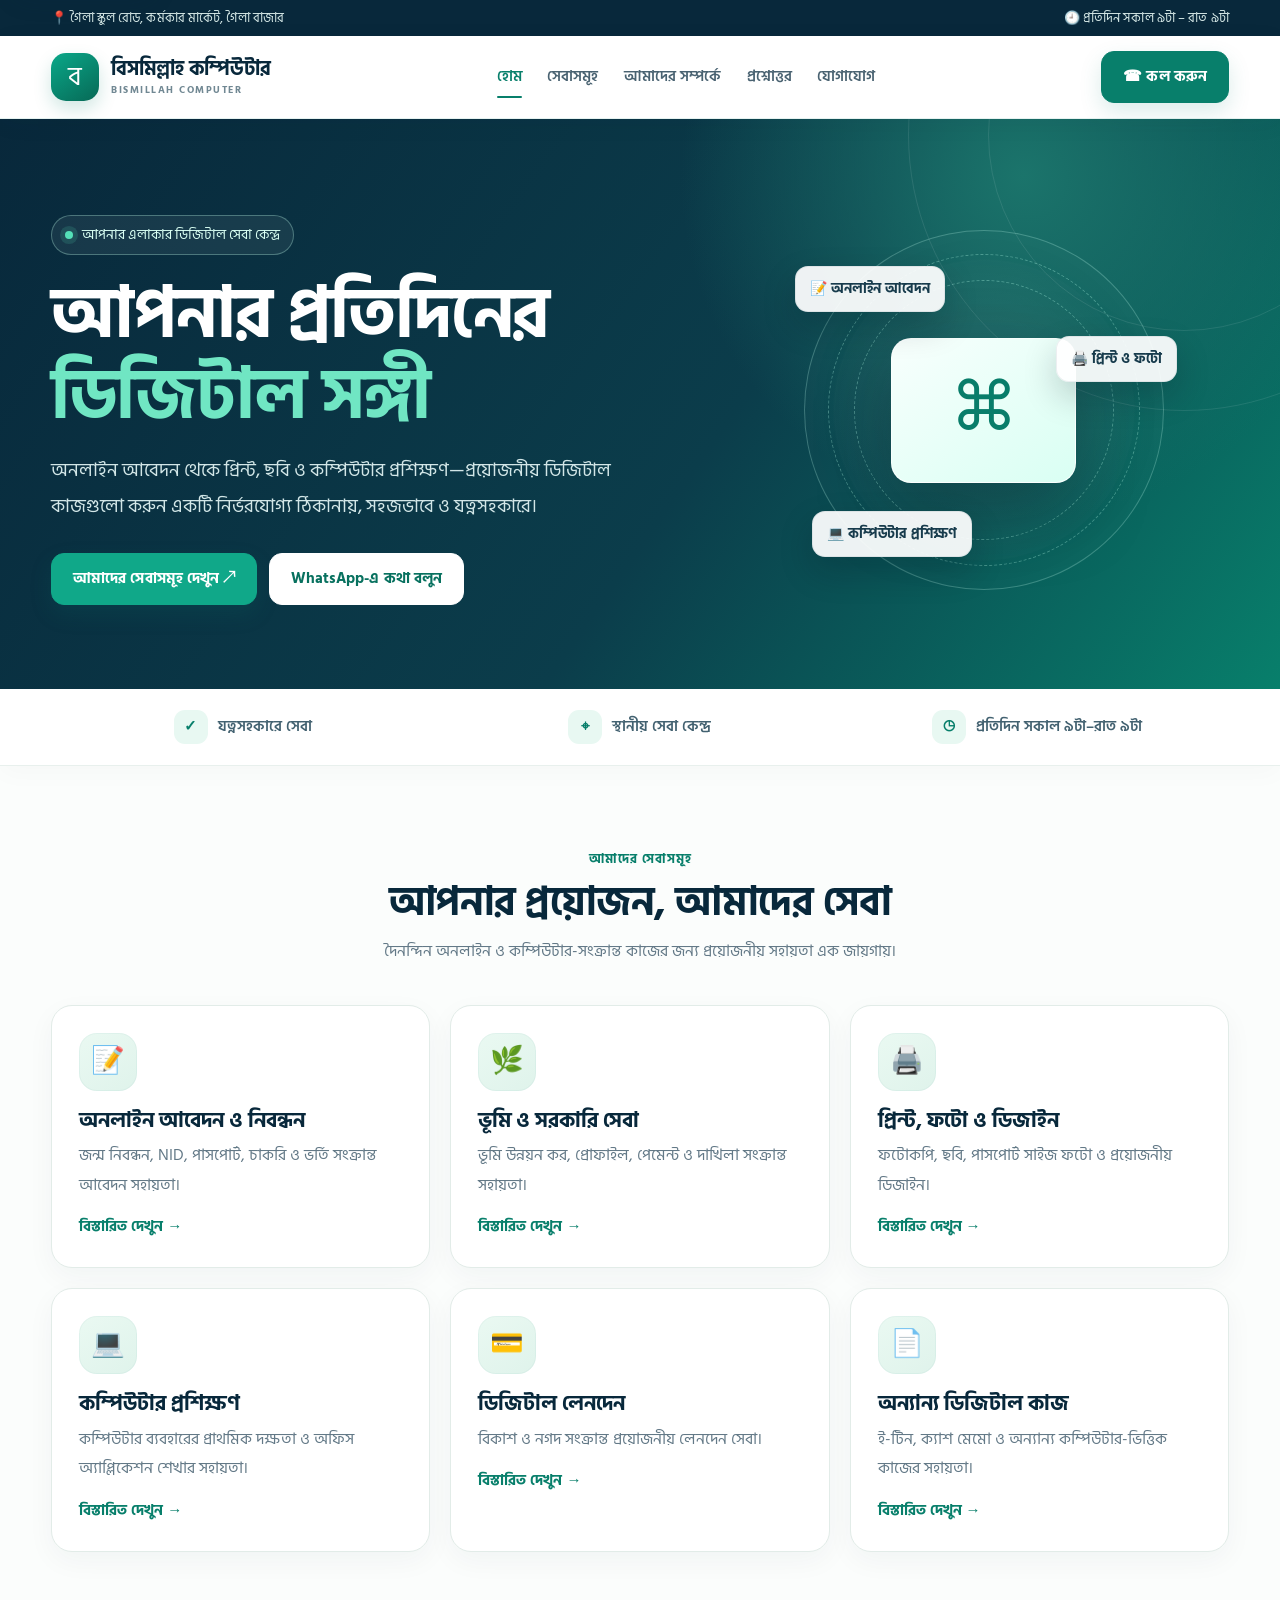
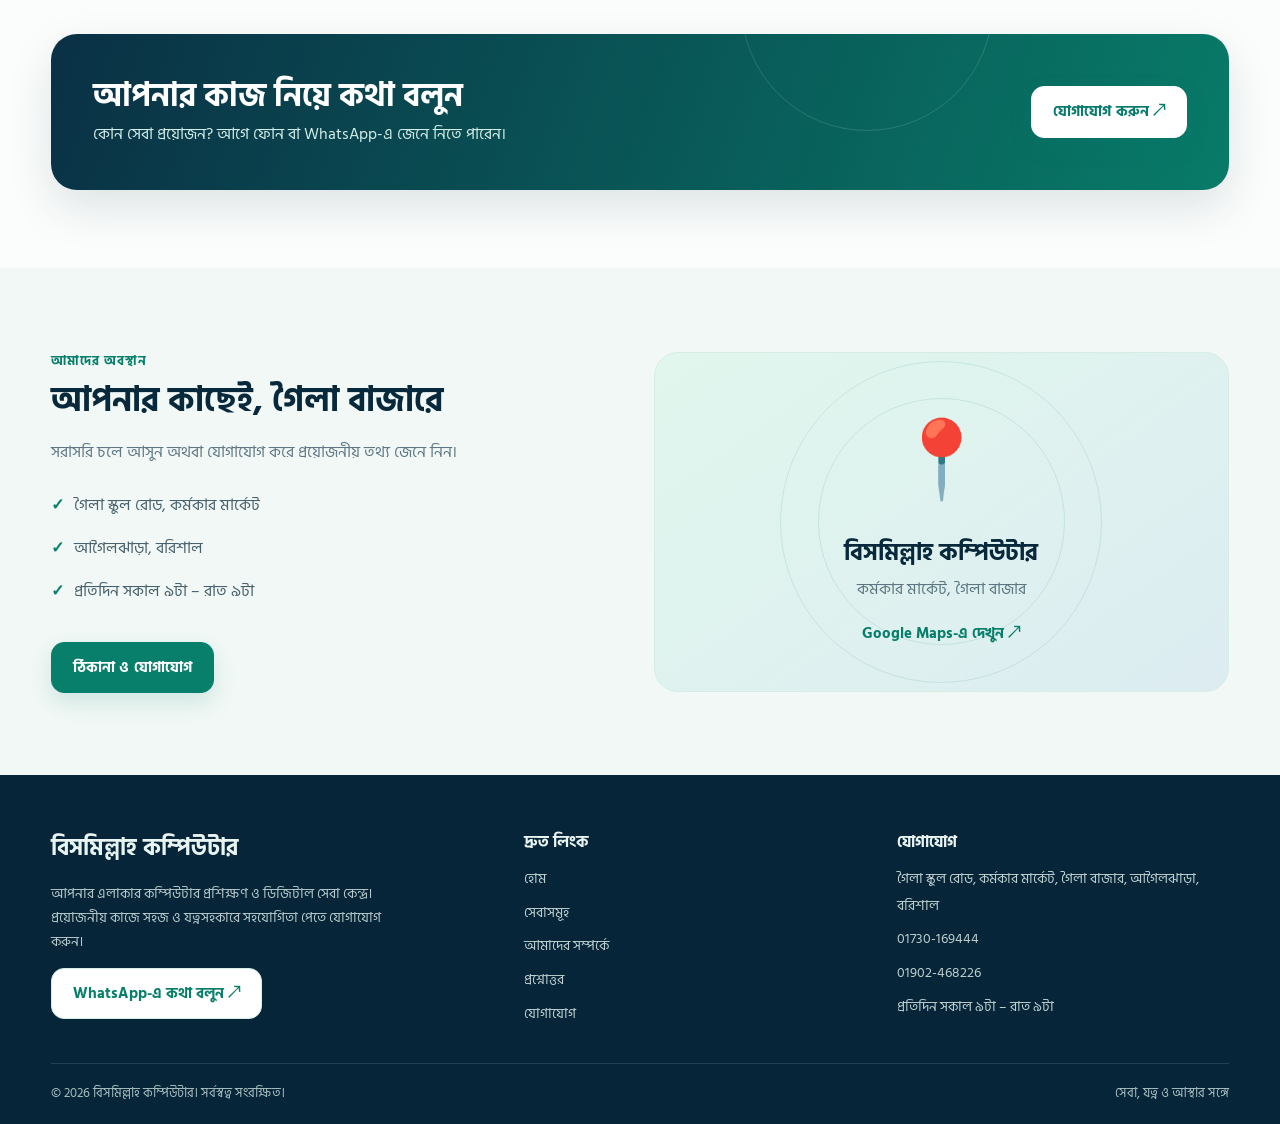
==== commit 12dd4012: "Improve page accessibility and navigation" ====
--- a/index.html
+++ b/index.html
@@ -1,5 +1,5 @@
-<!doctype html><html lang="bn"><head><meta charset="utf-8"><meta name="viewport" content="width=device-width,initial-scale=1"><meta name="description" content="গৈলা বাজার, আগৈলঝাড়া, বরিশালে বিসমিল্লাহ কম্পিউটার। অনলাইন আবেদন, ভূমি সেবা, প্রিন্ট, ছবি, ডিজাইন ও কম্পিউটার প্রশিক্ষণ।"><meta name="theme-color" content="#087f6b"><meta property="og:site_name" content="বিসমিল্লাহ কম্পিউটার"><meta property="og:title" content="আপনার ডিজিটাল সঙ্গী | বিসমিল্লাহ কম্পিউটার"><meta property="og:description" content="গৈলা বাজার, আগৈলঝাড়া, বরিশালে বিসমিল্লাহ কম্পিউটার। অনলাইন আবেদন, ভূমি সেবা, প্রিন্ট, ছবি, ডিজাইন ও কম্পিউটার প্রশিক্ষণ।"><link rel="canonical" href="https://bismillahcomputer.netlify.app/"><link rel="preconnect" href="https://fonts.googleapis.com"><link rel="preconnect" href="https://fonts.gstatic.com" crossorigin><link rel="stylesheet" href="styles.css"><title>আপনার ডিজিটাল সঙ্গী | বিসমিল্লাহ কম্পিউটার</title></head><body><div class="topbar"><div class="container topbar-inner"><span>📍 গৈলা স্কুল রোড, কর্মকার মার্কেট, গৈলা বাজার</span><span>🕘 প্রতিদিন সকাল ৯টা – রাত ৯টা</span></div></div>
-<header class="site-header"><nav class="container nav" aria-label="প্রধান নেভিগেশন"><a class="brand" href="index.html"><span class="brand-mark">ব</span><span class="brand-name">বিসমিল্লাহ কম্পিউটার<small>BISMILLAH COMPUTER</small></span></a><button class="menu-toggle" aria-label="মেনু খুলুন" aria-expanded="false">☰</button><div class="nav-links" id="navLinks"><a class="active" href="index.html">হোম</a><a class="" href="services.html">সেবাসমূহ</a><a class="" href="about.html">আমাদের সম্পর্কে</a><a class="" href="faq.html">প্রশ্নোত্তর</a><a class="" href="contact.html">যোগাযোগ</a></div><div class="nav-actions"><a class="btn" href="tel:01730169444">☎ কল করুন</a></div></nav></header><main>
+<!doctype html><html lang="bn"><head><meta charset="utf-8"><meta name="viewport" content="width=device-width,initial-scale=1"><meta name="description" content="গৈলা বাজার, আগৈলঝাড়া, বরিশালে বিসমিল্লাহ কম্পিউটার। অনলাইন আবেদন, ভূমি সেবা, প্রিন্ট, ছবি, ডিজাইন ও কম্পিউটার প্রশিক্ষণ।"><meta name="theme-color" content="#087f6b"><meta property="og:site_name" content="বিসমিল্লাহ কম্পিউটার"><meta property="og:title" content="আপনার ডিজিটাল সঙ্গী | বিসমিল্লাহ কম্পিউটার"><meta property="og:description" content="গৈলা বাজার, আগৈলঝাড়া, বরিশালে বিসমিল্লাহ কম্পিউটার। অনলাইন আবেদন, ভূমি সেবা, প্রিন্ট, ছবি, ডিজাইন ও কম্পিউটার প্রশিক্ষণ।"><link rel="canonical" href="https://bismillahcomputer.netlify.app/"><link rel="preconnect" href="https://fonts.googleapis.com"><link rel="preconnect" href="https://fonts.gstatic.com" crossorigin><link rel="stylesheet" href="styles.css"><title>আপনার ডিজিটাল সঙ্গী | বিসমিল্লাহ কম্পিউটার</title></head><body><a class="skip-link" href="#main-content">মূল কনটেন্টে যান</a><div class="topbar"><div class="container topbar-inner"><span>📍 গৈলা স্কুল রোড, কর্মকার মার্কেট, গৈলা বাজার</span><span>🕘 প্রতিদিন সকাল ৯টা – রাত ৯টা</span></div></div>
+<header class="site-header"><nav class="container nav" aria-label="প্রধান নেভিগেশন"><a class="brand" href="index.html"><span class="brand-mark">ব</span><span class="brand-name">বিসমিল্লাহ কম্পিউটার<small>BISMILLAH COMPUTER</small></span></a><button class="menu-toggle" aria-label="মেনু খুলুন" aria-expanded="false">☰</button><div class="nav-links" id="navLinks"><a class="active" href="index.html">হোম</a><a class="" href="services.html">সেবাসমূহ</a><a class="" href="about.html">আমাদের সম্পর্কে</a><a class="" href="faq.html">প্রশ্নোত্তর</a><a class="" href="contact.html">যোগাযোগ</a></div><div class="nav-actions"><a class="btn" href="tel:01730169444">☎ কল করুন</a></div></nav></header><main id="main-content">
 <section class="hero"><div class="container hero-grid"><div><div class="eyebrow">আপনার এলাকার ডিজিটাল সেবা কেন্দ্র</div><h1>আপনার প্রতিদিনের <span>ডিজিটাল সঙ্গী</span></h1><p class="hero-copy">অনলাইন আবেদন থেকে প্রিন্ট, ছবি ও কম্পিউটার প্রশিক্ষণ—প্রয়োজনীয় ডিজিটাল কাজগুলো করুন একটি নির্ভরযোগ্য ঠিকানায়, সহজভাবে ও যত্নসহকারে।</p><div class="hero-actions"><a class="btn" href="services.html">আমাদের সেবাসমূহ দেখুন ↗</a><a class="btn btn-light" href="https://wa.me/8801730169444" target="_blank" rel="noopener">WhatsApp-এ কথা বলুন</a></div></div><div class="hero-visual" aria-hidden="true"><div class="visual-orbit"><div class="visual-screen">⌘</div><div class="float-tag tag-one">📝 অনলাইন আবেদন</div><div class="float-tag tag-two">🖨️ প্রিন্ট ও ফটো</div><div class="float-tag tag-three">💻 কম্পিউটার প্রশিক্ষণ</div></div></div></div></section>
 <section class="trust-strip"><div class="container trust-grid"><div class="trust-item"><span class="trust-icon">✓</span> যত্নসহকারে সেবা</div><div class="trust-item"><span class="trust-icon">⌖</span> স্থানীয় সেবা কেন্দ্র</div><div class="trust-item"><span class="trust-icon">◷</span> প্রতিদিন সকাল ৯টা–রাত ৯টা</div></div></section>
 <section class="section container"><div class="section-head"><div class="kicker">আমাদের সেবাসমূহ</div><h2>আপনার প্রয়োজন, আমাদের সেবা</h2><p>দৈনন্দিন অনলাইন ও কম্পিউটার-সংক্রান্ত কাজের জন্য প্রয়োজনীয় সহায়তা এক জায়গায়।</p></div><div class="cards">
--- a/styles.css
+++ b/styles.css
@@ -16,3 +16,129 @@
 @media(max-width:900px){.nav-links{gap:14px}.nav-links a{font-size:14px}.nav-actions .btn{padding:10px 13px}.hero-grid{gap:22px}.cards{grid-template-columns:repeat(2,1fr)}}
 @media(max-width:720px){.nav{min-height:70px}.menu-toggle{display:block}.nav-actions>.btn{display:none}.nav-links{display:none;position:absolute;top:70px;left:4%;right:4%;padding:14px;background:white;border:1px solid var(--line);border-radius:16px;box-shadow:var(--shadow);flex-direction:column;align-items:stretch;gap:0}.nav-links.open{display:flex}.nav-links a{padding:11px 9px;border-bottom:1px solid #edf2ef}.nav-links a:last-child{border:0}.hero{padding:55px 0 48px}.hero-grid{grid-template-columns:1fr}.hero-visual{min-height:260px}.visual-orbit{width:255px}.visual-screen{width:150px;height:120px;font-size:54px}.trust-grid{grid-template-columns:1fr;gap:9px}.trust-item{justify-content:flex-start}.section{padding:54px 0}.cta-inner{align-items:flex-start;flex-direction:column;padding:28px}.split,.contact-layout{grid-template-columns:1fr}.footer-grid{grid-template-columns:1fr 1fr}.footer-grid>div:first-child{grid-column:1/-1}}
 @media(max-width:480px){.cards{grid-template-columns:1fr}.hero h1{font-size:39px}.hero-copy{font-size:16px}.float-tag{font-size:11px;padding:8px 10px}.tag-one{left:0}.tag-two{right:0}.tag-three{left:0}.cta-inner h2{font-size:25px}.footer-grid{grid-template-columns:1fr}.footer-grid>div:first-child{grid-column:auto}.topbar-inner{font-size:12px}.brand-name{font-size:17px}}
+
+
+/* Premium visual refinement — shared across every page */
+:root{
+  --ink:#102b3b;--muted:#637987;--brand:#087f6b;--brand2:#10a889;
+  --deep:#08283b;--pale:#edf8f3;--line:#dce9e5;
+  --shadow:0 18px 48px rgba(8,40,59,.10);
+  --shadow-hover:0 24px 58px rgba(8,40,59,.15);
+}
+html{scroll-padding-top:92px}
+body{font-size:16px;-webkit-font-smoothing:antialiased;text-rendering:optimizeLegibility}
+::selection{background:#b9f1dc;color:#08283b}
+.container{width:min(1180px,92%)}
+.topbar{font-size:13px;letter-spacing:.1px}
+.topbar-inner{min-height:34px;align-items:center}
+.site-header{box-shadow:0 5px 24px rgba(8,40,59,.045)}
+.nav{min-height:82px}
+.brand{gap:12px}
+.brand-mark{width:48px;height:48px;border-radius:15px;font-size:26px}
+.brand-name{font-size:20px;letter-spacing:-.25px}
+.nav-links{gap:clamp(14px,2vw,26px)}
+.nav-links a{position:relative;padding:9px 0;font-size:15px}
+.nav-links a:after{content:"";position:absolute;left:0;right:100%;bottom:1px;height:2px;border-radius:5px;background:var(--brand);transition:right .22s ease}
+.nav-links a:hover:after,.nav-links a.active:after{right:0}
+.btn{min-height:46px;padding:12px 21px;border-radius:13px;font-size:15px;letter-spacing:.05px}
+.btn:focus-visible,.menu-toggle:focus-visible,.nav-links a:focus-visible{outline:3px solid #f2bd61;outline-offset:4px}
+.hero{padding:clamp(68px,8vw,96px) 0 clamp(62px,7vw,84px)}
+.hero-grid{gap:clamp(28px,5vw,68px)}
+.hero h1{max-width:720px;font-size:clamp(40px,5.6vw,70px);letter-spacing:-1.2px}
+.hero-copy{font-size:clamp(16px,1.6vw,19px);max-width:610px}
+.hero-visual{min-height:360px}
+.visual-orbit{width:min(360px,82vw);box-shadow:inset 0 0 70px rgba(255,255,255,.035)}
+.visual-screen{border:1px solid rgba(255,255,255,.8);box-shadow:0 28px 70px rgba(0,16,30,.34)}
+.float-tag{border:1px solid rgba(8,40,59,.07);box-shadow:0 14px 34px rgba(0,16,30,.2)}
+.trust-strip{box-shadow:0 8px 24px rgba(8,40,59,.025)}
+.trust-grid{padding:21px 0}
+.trust-item{font-size:15px}
+.section{padding:clamp(58px,7vw,82px) 0}
+.section-head{margin-bottom:38px}
+.section-head h2{letter-spacing:-.5px}
+.section-head p{line-height:1.85}
+.cards{gap:20px}
+.service-card,.info-card,.value-card{
+  position:relative;min-height:100%;padding:27px;
+  border:1px solid #e2ece8;border-radius:21px;
+  box-shadow:0 9px 28px rgba(8,40,59,.045);
+}
+.service-card:before,.info-card:before,.value-card:before{
+  content:"";position:absolute;left:27px;right:27px;top:0;height:3px;
+  border-radius:0 0 5px 5px;background:linear-gradient(90deg,var(--brand),#76d9b8);
+  opacity:0;transition:opacity .22s ease
+}
+.service-card:hover:before,.info-card:hover:before,.value-card:hover:before{opacity:1}
+.card-icon{width:58px;height:58px;border-radius:18px;background:linear-gradient(145deg,#eaf9f2,#dff3eb);box-shadow:inset 0 0 0 1px rgba(8,127,107,.045)}
+.service-card h3,.info-card h3,.value-card h3{font-size:21px;line-height:1.35}
+.service-card p,.info-card p,.value-card p{line-height:1.85}
+.text-link{font-size:15px}
+.cta-band{padding-bottom:clamp(54px,7vw,78px)}
+.cta-inner{padding:clamp(28px,4vw,42px);border-radius:26px;box-shadow:0 18px 45px rgba(8,40,59,.12)}
+.cta-inner h2{font-size:clamp(25px,3vw,32px)}
+.page-hero{padding:clamp(48px,6vw,68px) 0;background:radial-gradient(circle at 90% 12%,rgba(177,235,210,.55),transparent 28%),linear-gradient(120deg,#edf8f3 0%,#f8fcfa 75%)}
+.page-hero-inner{max-width:820px}
+.breadcrumbs{display:flex;gap:8px;align-items:center;margin-bottom:13px}
+.page-hero h1{letter-spacing:-.6px}
+.page-hero p{line-height:1.9}
+.panel{border-radius:24px;padding:clamp(24px,3vw,34px);box-shadow:0 15px 42px rgba(8,40,59,.075)}
+.panel h2{letter-spacing:-.35px}
+.feature-visual{position:relative;overflow:hidden;min-height:340px;border:1px solid #d5eee4;border-radius:24px}
+.feature-visual:before,.feature-visual:after{content:"";position:absolute;border:1px solid rgba(8,127,107,.12);border-radius:50%;pointer-events:none}
+.feature-visual:before{width:320px;height:320px}
+.feature-visual:after{width:245px;height:245px}
+.feature-visual>div{position:relative;z-index:1}
+.contact-layout{gap:24px}
+.contact-row{padding:18px 0}
+.map-panel{border-radius:24px;box-shadow:0 15px 42px rgba(8,40,59,.06)}
+.faq-list{gap:14px}
+.faq-list details{border-radius:17px;transition:border-color .2s,box-shadow .2s}
+.faq-list details[open]{border-color:#b8dfd1;box-shadow:0 12px 30px rgba(8,127,107,.07)}
+.faq-list summary{padding:19px 42px 19px 0;line-height:1.5}
+.faq-list details p{line-height:1.9}
+.site-footer{padding:54px 0 20px}
+.footer-grid{gap:42px;padding-bottom:36px}
+.footer-brand{font-size:23px}
+.footer-title{font-size:16px}
+.footer-links{line-height:1.9}
+.footer-bottom{padding-top:18px}
+:focus-visible{outline:3px solid #e5ad43;outline-offset:3px}
+@media(max-width:900px){
+  .nav{gap:14px}.nav-links{gap:13px}
+  .hero-grid{gap:28px}.hero-visual{min-height:300px}
+  .cards{gap:16px}
+}
+@media(max-width:720px){
+  html{scroll-padding-top:76px}
+  .nav{min-height:72px}
+  .brand-mark{width:43px;height:43px}
+  .nav-links{top:72px;padding:12px}
+  .nav-links a{padding:13px 10px}
+  .hero{padding:55px 0 48px}
+  .hero-grid{gap:12px}
+  .hero-visual{min-height:255px;margin-top:6px}
+  .visual-orbit{width:250px}
+  .trust-grid{padding:16px 0}
+  .section{padding:54px 0}
+  .service-card,.info-card,.value-card{padding:23px}
+  .cta-inner{border-radius:21px}
+  .footer-grid{gap:28px}
+}
+@media(max-width:480px){
+  .topbar-inner{gap:3px}
+  .topbar-inner span{width:100%}
+  .brand-name{font-size:16px}
+  .brand-name small{font-size:9px}
+  .hero h1{font-size:clamp(36px,10vw,43px)}
+  .hero-actions{gap:9px}
+  .hero-actions .btn{width:100%}
+  .float-tag{font-size:11px}
+  .page-hero h1{font-size:34px}
+  .panel{padding:22px}
+  .cta-inner .btn{width:100%}
+}
+@media(prefers-reduced-motion:reduce){
+  *,*::before,*::after{scroll-behavior:auto!important;animation-duration:.01ms!important;animation-iteration-count:1!important;transition-duration:.01ms!important}
+}
+
+.skip-link{position:absolute;left:14px;top:-60px;z-index:1000;padding:10px 15px;background:#fff;color:#08283b;border:2px solid #087f6b;border-radius:10px;font-weight:700;box-shadow:0 8px 24px rgba(8,40,59,.15)}.skip-link:focus{top:12px}
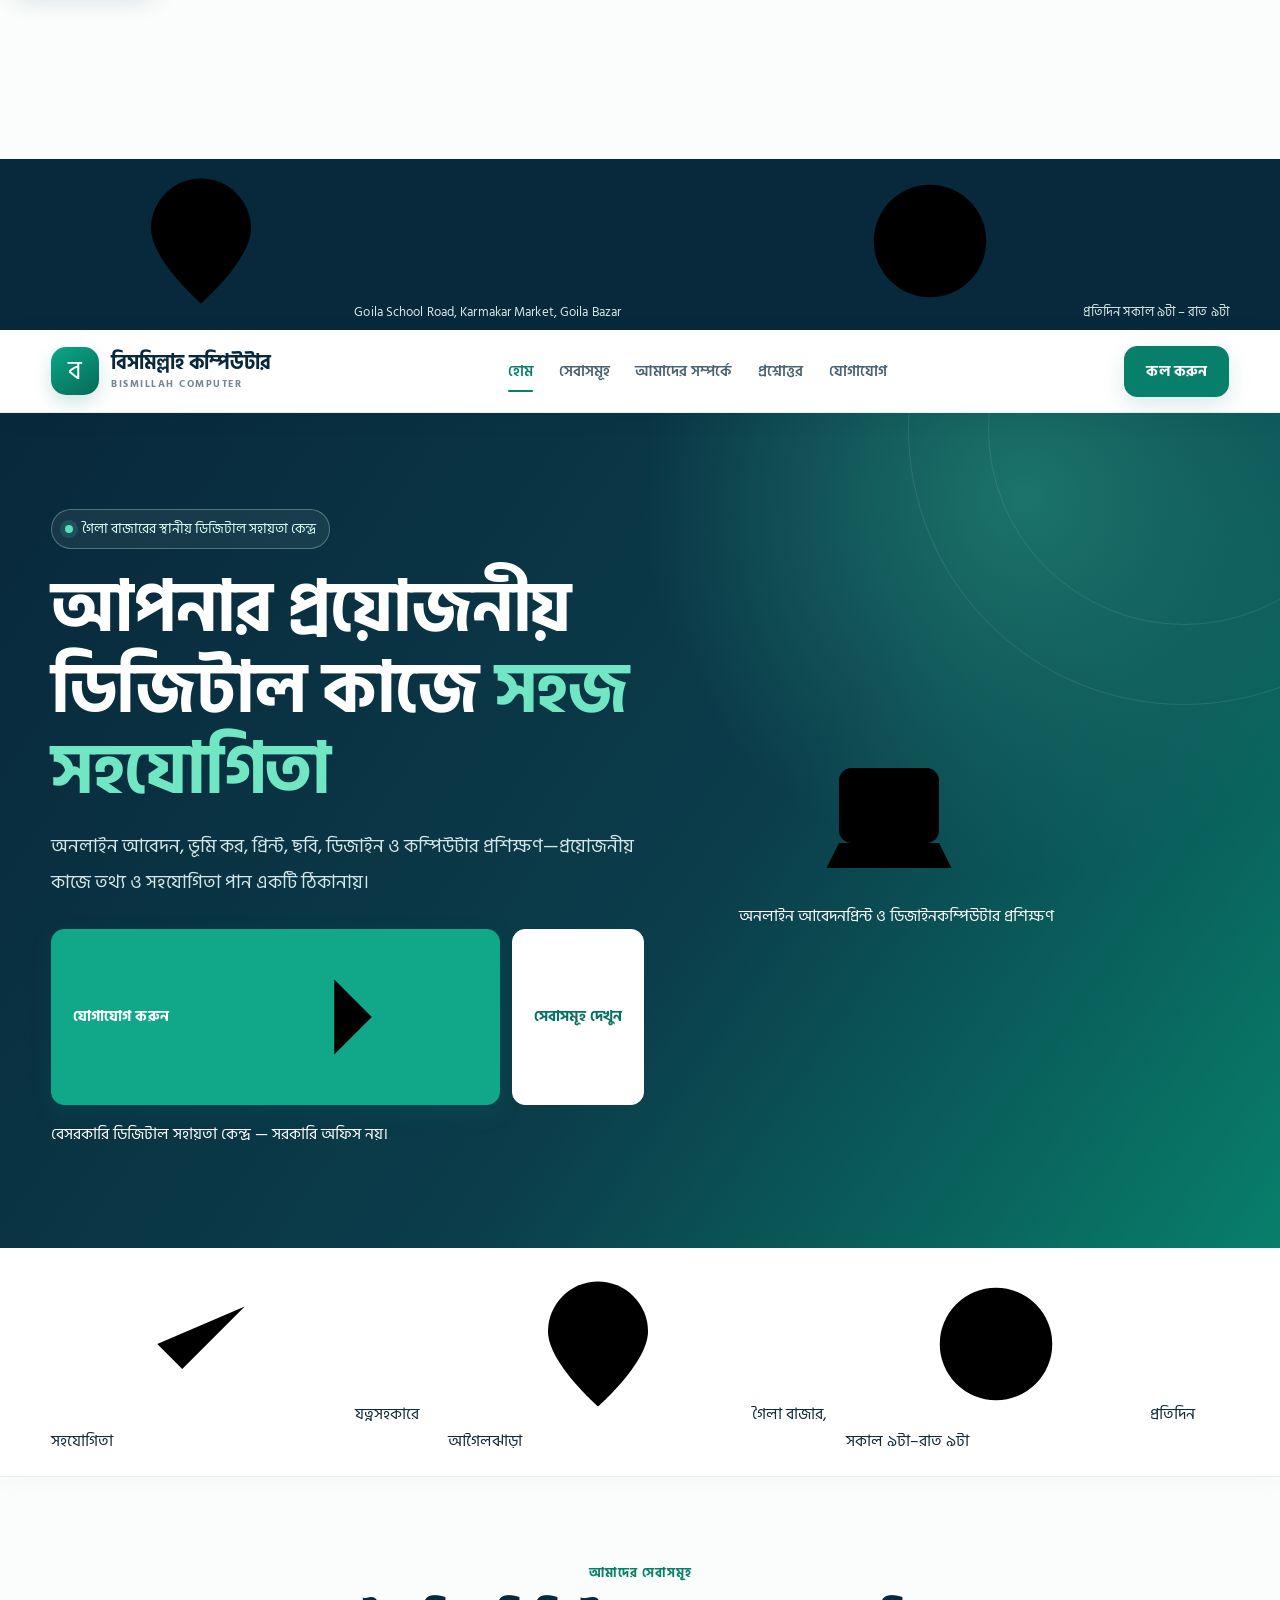
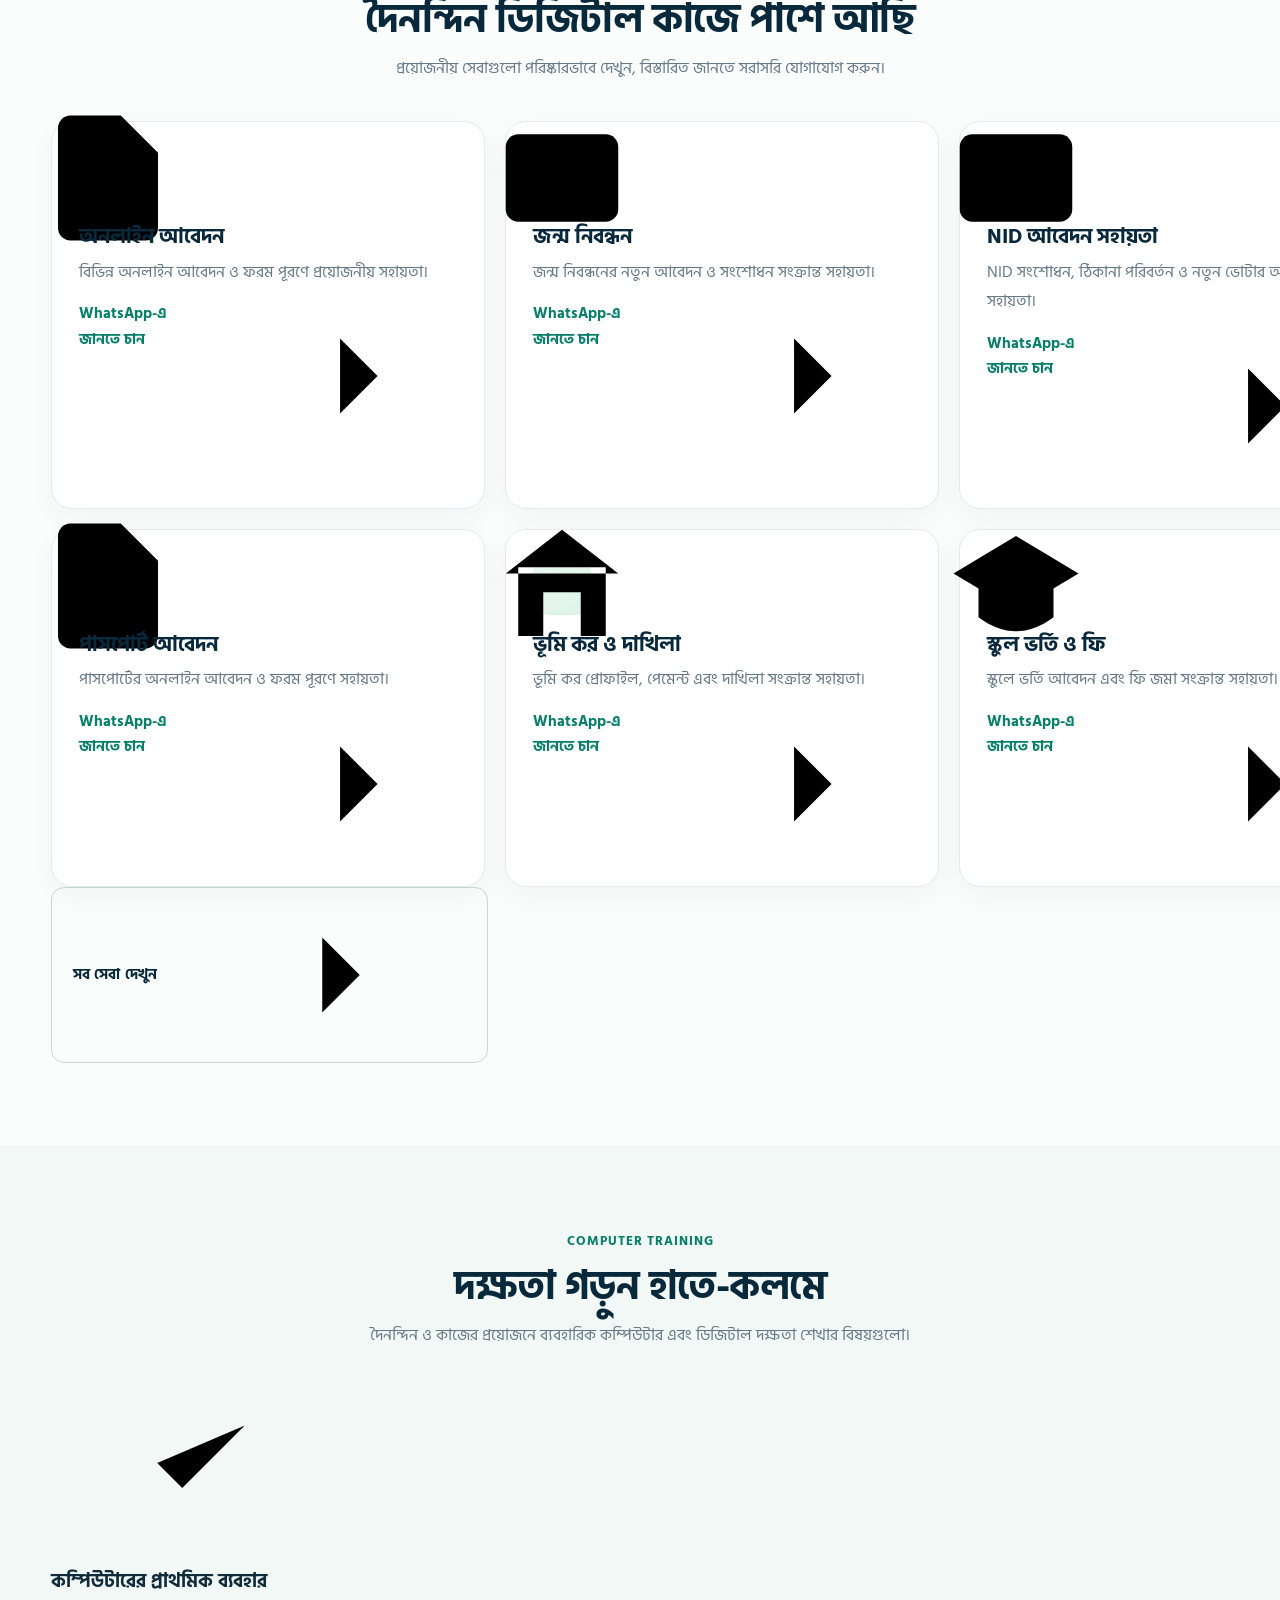
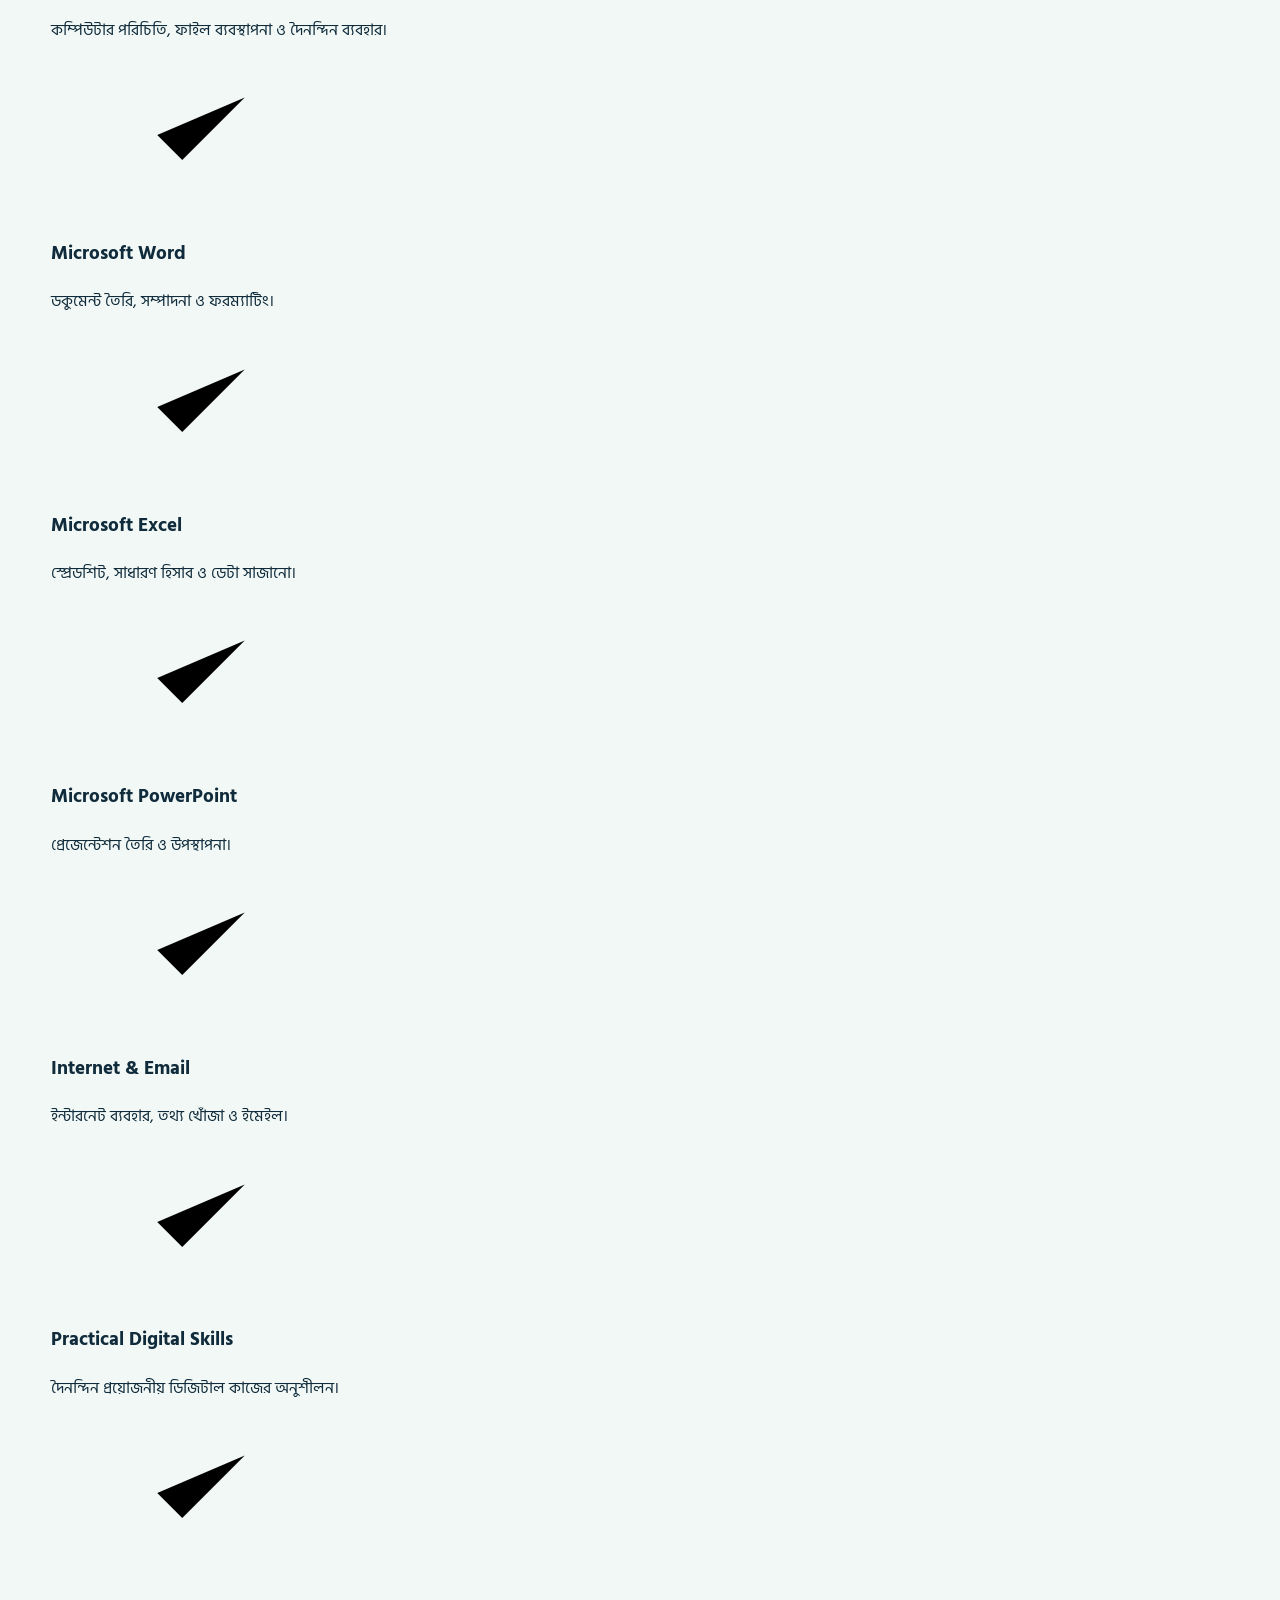
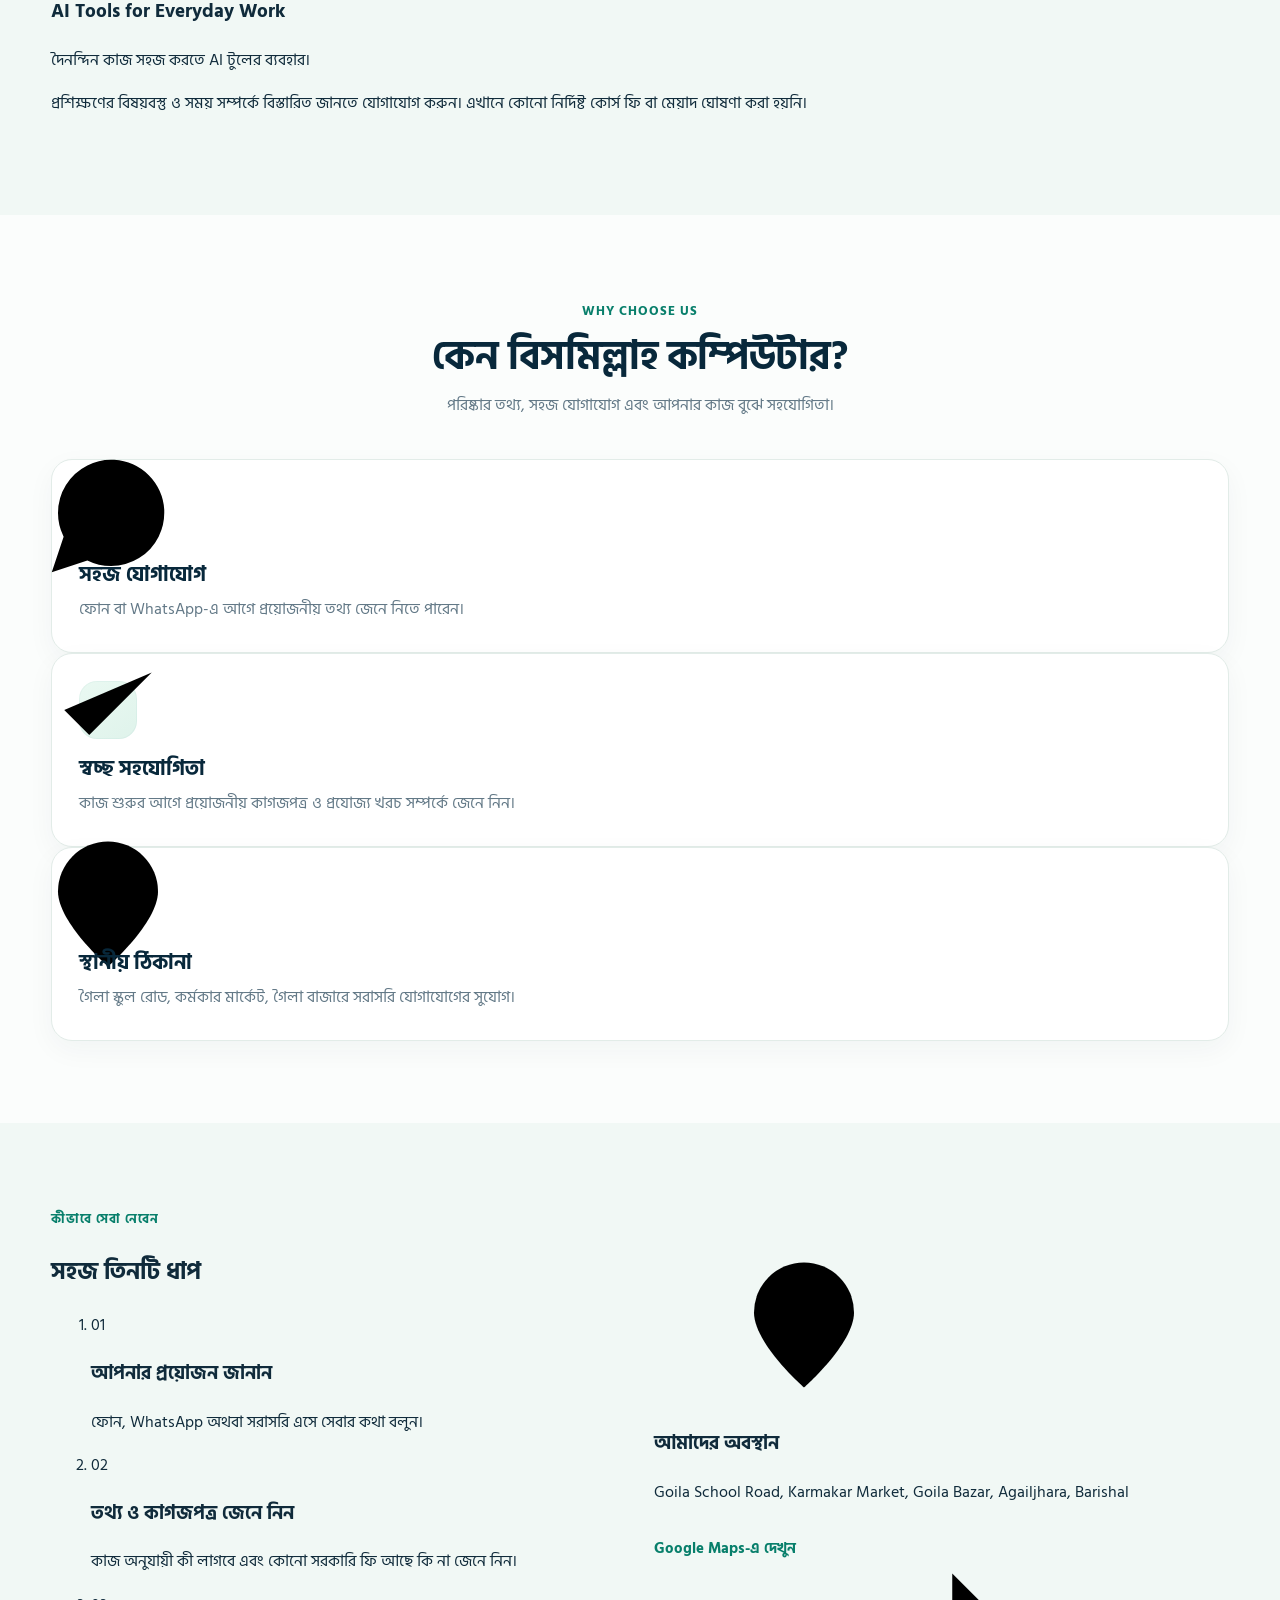
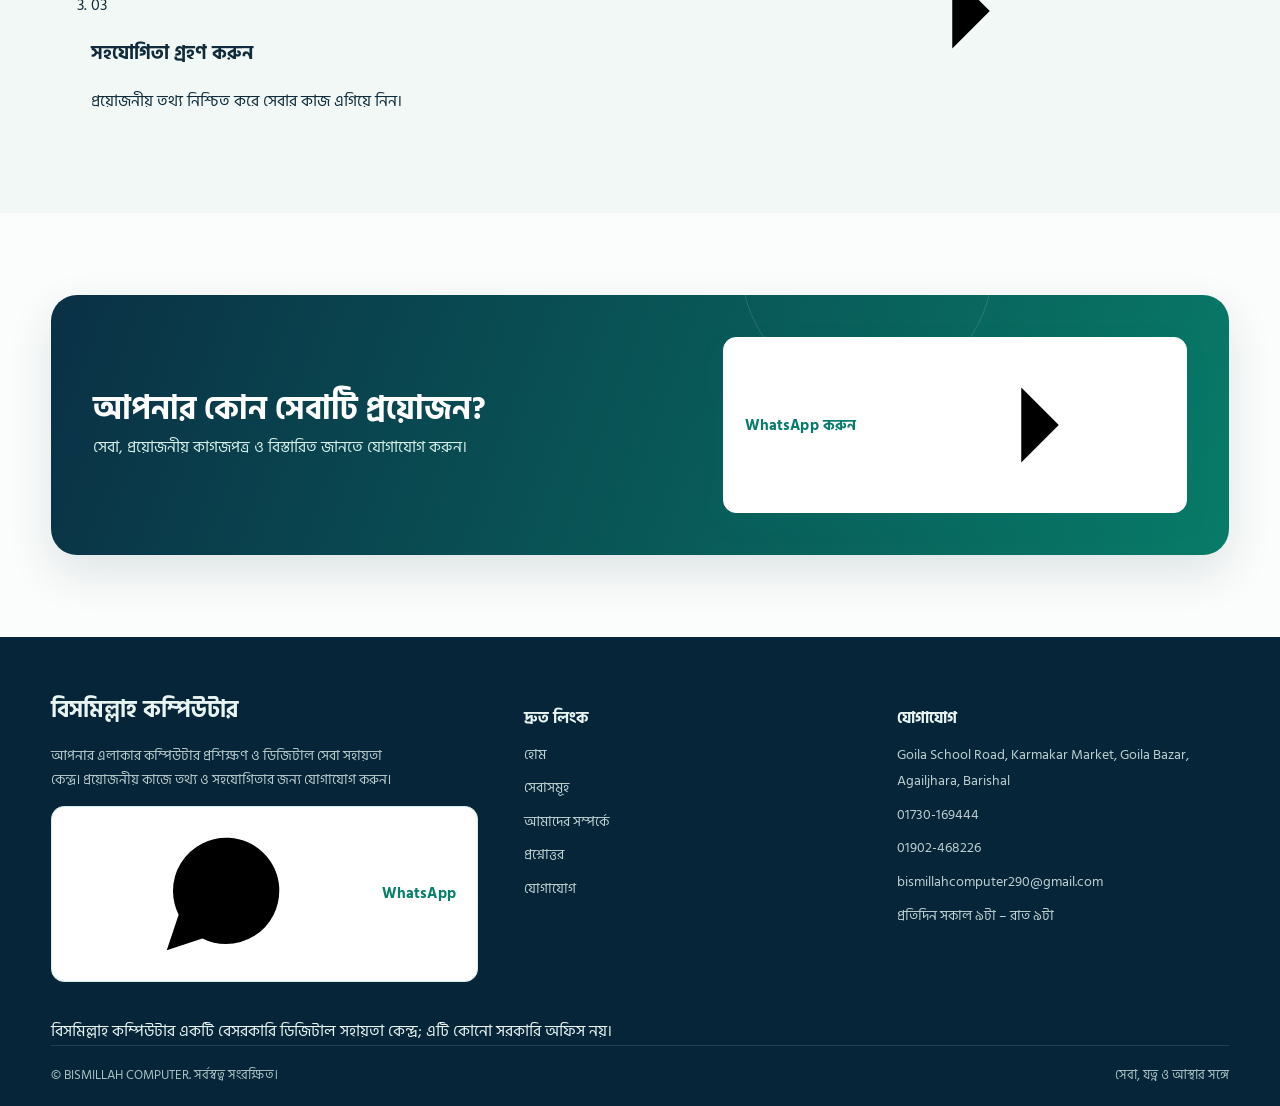
==== commit fd7ae6ec: "feat: redesign index.html with premium responsive layout" ====
--- a/index.html
+++ b/index.html
@@ -1,15 +1,15 @@
-<!doctype html><html lang="bn"><head><meta charset="utf-8"><meta name="viewport" content="width=device-width,initial-scale=1"><meta name="description" content="গৈলা বাজার, আগৈলঝাড়া, বরিশালে বিসমিল্লাহ কম্পিউটার। অনলাইন আবেদন, ভূমি সেবা, প্রিন্ট, ছবি, ডিজাইন ও কম্পিউটার প্রশিক্ষণ।"><meta name="theme-color" content="#087f6b"><meta property="og:site_name" content="বিসমিল্লাহ কম্পিউটার"><meta property="og:title" content="আপনার ডিজিটাল সঙ্গী | বিসমিল্লাহ কম্পিউটার"><meta property="og:description" content="গৈলা বাজার, আগৈলঝাড়া, বরিশালে বিসমিল্লাহ কম্পিউটার। অনলাইন আবেদন, ভূমি সেবা, প্রিন্ট, ছবি, ডিজাইন ও কম্পিউটার প্রশিক্ষণ।"><link rel="canonical" href="https://bismillahcomputer.netlify.app/"><link rel="preconnect" href="https://fonts.googleapis.com"><link rel="preconnect" href="https://fonts.gstatic.com" crossorigin><link rel="stylesheet" href="styles.css"><title>আপনার ডিজিটাল সঙ্গী | বিসমিল্লাহ কম্পিউটার</title></head><body><a class="skip-link" href="#main-content">মূল কনটেন্টে যান</a><div class="topbar"><div class="container topbar-inner"><span>📍 গৈলা স্কুল রোড, কর্মকার মার্কেট, গৈলা বাজার</span><span>🕘 প্রতিদিন সকাল ৯টা – রাত ৯টা</span></div></div>
-<header class="site-header"><nav class="container nav" aria-label="প্রধান নেভিগেশন"><a class="brand" href="index.html"><span class="brand-mark">ব</span><span class="brand-name">বিসমিল্লাহ কম্পিউটার<small>BISMILLAH COMPUTER</small></span></a><button class="menu-toggle" aria-label="মেনু খুলুন" aria-expanded="false">☰</button><div class="nav-links" id="navLinks"><a class="active" href="index.html">হোম</a><a class="" href="services.html">সেবাসমূহ</a><a class="" href="about.html">আমাদের সম্পর্কে</a><a class="" href="faq.html">প্রশ্নোত্তর</a><a class="" href="contact.html">যোগাযোগ</a></div><div class="nav-actions"><a class="btn" href="tel:01730169444">☎ কল করুন</a></div></nav></header><main id="main-content">
-<section class="hero"><div class="container hero-grid"><div><div class="eyebrow">আপনার এলাকার ডিজিটাল সেবা কেন্দ্র</div><h1>আপনার প্রতিদিনের <span>ডিজিটাল সঙ্গী</span></h1><p class="hero-copy">অনলাইন আবেদন থেকে প্রিন্ট, ছবি ও কম্পিউটার প্রশিক্ষণ—প্রয়োজনীয় ডিজিটাল কাজগুলো করুন একটি নির্ভরযোগ্য ঠিকানায়, সহজভাবে ও যত্নসহকারে।</p><div class="hero-actions"><a class="btn" href="services.html">আমাদের সেবাসমূহ দেখুন ↗</a><a class="btn btn-light" href="https://wa.me/8801730169444" target="_blank" rel="noopener">WhatsApp-এ কথা বলুন</a></div></div><div class="hero-visual" aria-hidden="true"><div class="visual-orbit"><div class="visual-screen">⌘</div><div class="float-tag tag-one">📝 অনলাইন আবেদন</div><div class="float-tag tag-two">🖨️ প্রিন্ট ও ফটো</div><div class="float-tag tag-three">💻 কম্পিউটার প্রশিক্ষণ</div></div></div></div></section>
-<section class="trust-strip"><div class="container trust-grid"><div class="trust-item"><span class="trust-icon">✓</span> যত্নসহকারে সেবা</div><div class="trust-item"><span class="trust-icon">⌖</span> স্থানীয় সেবা কেন্দ্র</div><div class="trust-item"><span class="trust-icon">◷</span> প্রতিদিন সকাল ৯টা–রাত ৯টা</div></div></section>
-<section class="section container"><div class="section-head"><div class="kicker">আমাদের সেবাসমূহ</div><h2>আপনার প্রয়োজন, আমাদের সেবা</h2><p>দৈনন্দিন অনলাইন ও কম্পিউটার-সংক্রান্ত কাজের জন্য প্রয়োজনীয় সহায়তা এক জায়গায়।</p></div><div class="cards">
-<article class="service-card"><div class="card-icon">📝</div><h3>অনলাইন আবেদন ও নিবন্ধন</h3><p>জন্ম নিবন্ধন, NID, পাসপোর্ট, চাকরি ও ভর্তি সংক্রান্ত আবেদন সহায়তা।</p><a class="text-link" href="services.html">বিস্তারিত দেখুন →</a></article>
-<article class="service-card"><div class="card-icon">🌿</div><h3>ভূমি ও সরকারি সেবা</h3><p>ভূমি উন্নয়ন কর, প্রোফাইল, পেমেন্ট ও দাখিলা সংক্রান্ত সহায়তা।</p><a class="text-link" href="services.html">বিস্তারিত দেখুন →</a></article>
-<article class="service-card"><div class="card-icon">🖨️</div><h3>প্রিন্ট, ফটো ও ডিজাইন</h3><p>ফটোকপি, ছবি, পাসপোর্ট সাইজ ফটো ও প্রয়োজনীয় ডিজাইন।</p><a class="text-link" href="services.html">বিস্তারিত দেখুন →</a></article>
-<article class="service-card"><div class="card-icon">💻</div><h3>কম্পিউটার প্রশিক্ষণ</h3><p>কম্পিউটার ব্যবহারের প্রাথমিক দক্ষতা ও অফিস অ্যাপ্লিকেশন শেখার সহায়তা।</p><a class="text-link" href="services.html">বিস্তারিত দেখুন →</a></article>
-<article class="service-card"><div class="card-icon">💳</div><h3>ডিজিটাল লেনদেন</h3><p>বিকাশ ও নগদ সংক্রান্ত প্রয়োজনীয় লেনদেন সেবা।</p><a class="text-link" href="services.html">বিস্তারিত দেখুন →</a></article>
-<article class="service-card"><div class="card-icon">📄</div><h3>অন্যান্য ডিজিটাল কাজ</h3><p>ই-টিন, ক্যাশ মেমো ও অন্যান্য কম্পিউটার-ভিত্তিক কাজের সহায়তা।</p><a class="text-link" href="services.html">বিস্তারিত দেখুন →</a></article>
-</div></section>
-<section class="cta-band"><div class="container"><div class="cta-inner"><div><h2>আপনার কাজ নিয়ে কথা বলুন</h2><p>কোন সেবা প্রয়োজন? আগে ফোন বা WhatsApp-এ জেনে নিতে পারেন।</p></div><a class="btn" href="contact.html">যোগাযোগ করুন ↗</a></div></div></section>
-<section class="section section-soft"><div class="container split"><div><div class="kicker">আমাদের অবস্থান</div><h2 style="font-size:34px;line-height:1.25;color:#08283b;margin:8px 0 10px">আপনার কাছেই, গৈলা বাজারে</h2><p style="color:#607786">সরাসরি চলে আসুন অথবা যোগাযোগ করে প্রয়োজনীয় তথ্য জেনে নিন।</p><ul class="check-list"><li>গৈলা স্কুল রোড, কর্মকার মার্কেট</li><li>আগৈলঝাড়া, বরিশাল</li><li>প্রতিদিন সকাল ৯টা – রাত ৯টা</li></ul><div class="hero-actions"><a class="btn" href="contact.html">ঠিকানা ও যোগাযোগ</a></div></div><div class="feature-visual"><div><div class="big-icon">📍</div><h3>বিসমিল্লাহ কম্পিউটার</h3><p>কর্মকার মার্কেট, গৈলা বাজার</p><a class="text-link" href="https://www.google.com/maps/search/?api=1&query=Goila+School+Road+Karmakar+Market+Goila+Bazar+Agailjhara+Barishal" target="_blank" rel="noopener">Google Maps-এ দেখুন ↗</a></div></div></div></section></main><section class="site-footer"><div class="container"><div class="footer-grid"><div><div class="footer-brand">বিসমিল্লাহ কম্পিউটার</div><p class="footer-copy">আপনার এলাকার কম্পিউটার প্রশিক্ষণ ও ডিজিটাল সেবা কেন্দ্র। প্রয়োজনীয় কাজে সহজ ও যত্নসহকারে সহযোগিতা পেতে যোগাযোগ করুন।</p><a class="btn btn-light" href="https://wa.me/8801730169444" target="_blank" rel="noopener">WhatsApp-এ কথা বলুন ↗</a></div><div><div class="footer-title">দ্রুত লিংক</div><div class="footer-links"><a href="index.html">হোম</a><a href="services.html">সেবাসমূহ</a><a href="about.html">আমাদের সম্পর্কে</a><a href="faq.html">প্রশ্নোত্তর</a><a href="contact.html">যোগাযোগ</a></div></div><div><div class="footer-title">যোগাযোগ</div><div class="footer-links"><span>গৈলা স্কুল রোড, কর্মকার মার্কেট, গৈলা বাজার, আগৈলঝাড়া, বরিশাল</span><a href="tel:01730169444">01730-169444</a><a href="tel:01902468226">01902-468226</a><span>প্রতিদিন সকাল ৯টা – রাত ৯টা</span></div></div></div><div class="footer-bottom"><span>© <span id="year"></span> বিসমিল্লাহ কম্পিউটার। সর্বস্বত্ব সংরক্ষিত।</span><span>সেবা, যত্ন ও আস্থার সঙ্গে</span></div></div></section>
-<script>document.getElementById('year').textContent=new Date().getFullYear();const toggle=document.querySelector('.menu-toggle');const links=document.getElementById('navLinks');toggle.addEventListener('click',()=>{const open=links.classList.toggle('open');toggle.setAttribute('aria-expanded',String(open));toggle.textContent=open?'×':'☰'});</script></body></html>+<!doctype html><html lang="bn"><head><meta charset="utf-8"><meta name="viewport" content="width=device-width,initial-scale=1"><meta name="description" content="গৈলা বাজার, আগৈলঝাড়া, বরিশালে অনলাইন আবেদন সহায়তা, ভূমি কর, জন্ম নিবন্ধন, NID, প্রিন্ট, ডিজাইন ও কম্পিউটার প্রশিক্ষণ।"><meta name="theme-color" content="#087f6b"><meta property="og:type" content="website"><meta property="og:site_name" content="BISMILLAH COMPUTER"><meta property="og:title" content="বিসমিল্লাহ কম্পিউটার | ডিজিটাল সেবা ও কম্পিউটার প্রশিক্ষণ"><meta property="og:description" content="গৈলা বাজার, আগৈলঝাড়া, বরিশালে অনলাইন আবেদন সহায়তা, ভূমি কর, জন্ম নিবন্ধন, NID, প্রিন্ট, ডিজাইন ও কম্পিউটার প্রশিক্ষণ।"><meta property="og:url" content="https://bismillahcomputer.netlify.app/"><link rel="canonical" href="https://bismillahcomputer.netlify.app/"><link rel="preconnect" href="https://fonts.googleapis.com"><link rel="preconnect" href="https://fonts.gstatic.com" crossorigin><link href="https://fonts.googleapis.com/css2?family=Hind+Siliguri:wght@400;500;600;700;800&display=swap" rel="stylesheet"><link rel="stylesheet" href="/styles.css"><title>বিসমিল্লাহ কম্পিউটার | ডিজিটাল সেবা ও কম্পিউটার প্রশিক্ষণ</title><script type="application/ld+json">{"@context":"https://schema.org","@type":"LocalBusiness","name":"BISMILLAH COMPUTER","alternateName":"বিসমিল্লাহ কম্পিউটার","url":"https://bismillahcomputer.netlify.app/","email":"bismillahcomputer290@gmail.com","telephone":["+8801730169444","+8801902468226"],"address":{"@type":"PostalAddress","streetAddress":"Goila School Road, Karmakar Market, Goila Bazar","addressLocality":"Agailjhara","addressRegion":"Barishal","addressCountry":"BD"},"openingHoursSpecification":[{"@type":"OpeningHoursSpecification","dayOfWeek":["Monday","Tuesday","Wednesday","Thursday","Friday","Saturday","Sunday"],"opens":"09:00","closes":"21:00"}],"description":"Private digital assistance center and computer training service."}</script></head><body><svg xmlns="http://www.w3.org/2000/svg" class="svg-sprite" aria-hidden="true"><symbol id="i-pin" viewBox="0 0 24 24"><path d="M20 10c0 5-8 12-8 12S4 15 4 10a8 8 0 1 1 16 0Z"/><circle cx="12" cy="10" r="2.5"/></symbol><symbol id="i-clock" viewBox="0 0 24 24"><circle cx="12" cy="12" r="9"/><path d="M12 7v5l3 2"/></symbol><symbol id="i-menu" viewBox="0 0 24 24"><path d="M4 7h16M4 12h16M4 17h16"/></symbol><symbol id="i-check" viewBox="0 0 24 24"><path d="m5 12 4 4L19 6"/></symbol><symbol id="i-file" viewBox="0 0 24 24"><path d="M14 2H6a2 2 0 0 0-2 2v16a2 2 0 0 0 2 2h12a2 2 0 0 0 2-2V8Z"/><path d="M14 2v6h6M8 13h8M8 17h8"/></symbol><symbol id="i-land" viewBox="0 0 24 24"><path d="m3 10 9-7 9 7M5 9v11h14V9M9 20v-7h6v7"/></symbol><symbol id="i-id" viewBox="0 0 24 24"><rect x="3" y="5" width="18" height="14" rx="2"/><circle cx="9" cy="11" r="2"/><path d="M6 16c1-2 5-2 6 0M14 10h4M14 14h4"/></symbol><symbol id="i-print" viewBox="0 0 24 24"><path d="M6 9V3h12v6M6 18H4a2 2 0 0 1-2-2v-5a2 2 0 0 1 2-2h16a2 2 0 0 1 2 2v5a2 2 0 0 1-2 2h-2"/><path d="M6 14h12v7H6z"/></symbol><symbol id="i-graduation" viewBox="0 0 24 24"><path d="m2 10 10-6 10 6-10 6-10-6Z"/><path d="M6 12v5c4 3 8 3 12 0v-5M22 10v6"/></symbol><symbol id="i-wallet" viewBox="0 0 24 24"><rect x="3" y="5" width="18" height="15" rx="2"/><path d="M3 9h18M16 15h2"/></symbol><symbol id="i-palette" viewBox="0 0 24 24"><path d="M12 3a9 9 0 1 0 0 18h1a2 2 0 0 0 1-3.7 1.8 1.8 0 0 1 1-3.3h2A4 4 0 0 0 21 10c0-4-4-7-9-7Z"/><path d="M7.5 10h.01M10 7h.01M15 7h.01"/></symbol><symbol id="i-mail" viewBox="0 0 24 24"><rect x="3" y="5" width="18" height="14" rx="2"/><path d="m3 7 9 6 9-6"/></symbol><symbol id="i-phone" viewBox="0 0 24 24"><path d="M22 16.9v3a2 2 0 0 1-2.2 2A19.8 19.8 0 0 1 11.2 19a19.4 19.4 0 0 1-6-6A19.8 19.8 0 0 1 2.1 4.2 2 2 0 0 1 4.1 2h3a2 2 0 0 1 2 1.7l.5 3a2 2 0 0 1-.6 1.7L7.7 9.7a16 16 0 0 0 6 6l1.3-1.3a2 2 0 0 1 1.7-.6l3 .5a2 2 0 0 1 1.7 2Z"/></symbol><symbol id="i-message" viewBox="0 0 24 24"><path d="M21 11.5a8.4 8.4 0 0 1-.9 3.8 8.5 8.5 0 0 1-7.6 4.7 8.4 8.4 0 0 1-3.8-.9L3 21l1.9-5.7a8.4 8.4 0 0 1-.9-3.8 8.5 8.5 0 0 1 4.7-7.6 8.4 8.4 0 0 1 3.8-.9h.5a8.5 8.5 0 0 1 8 8v.5Z"/></symbol><symbol id="i-laptop" viewBox="0 0 24 24"><rect x="4" y="4" width="16" height="12" rx="2"/><path d="M2 20h20l-2-4H4l-2 4Z"/></symbol><symbol id="i-arrow" viewBox="0 0 24 24"><path d="M5 12h14M13 6l6 6-6 6"/></symbol></svg><a class="skip-link" href="#main-content">মূল কনটেন্টে যান</a>
+<div class="topbar"><div class="container topbar-inner"><span><svg class="icon" aria-hidden="true"><use href="#i-pin"/></svg> Goila School Road, Karmakar Market, Goila Bazar</span><span><svg class="icon" aria-hidden="true"><use href="#i-clock"/></svg> প্রতিদিন সকাল ৯টা – রাত ৯টা</span></div></div>
+<header class="site-header"><nav class="container nav" aria-label="প্রধান নেভিগেশন">
+<a class="brand" href="/"><span class="brand-mark" aria-hidden="true">ব</span><span class="brand-name">বিসমিল্লাহ কম্পিউটার<small>BISMILLAH COMPUTER</small></span></a>
+<button class="menu-toggle" type="button" aria-label="মেনু খুলুন" aria-expanded="false" aria-controls="navLinks"><svg class="icon" aria-hidden="true"><use href="#i-menu"/></svg></button>
+<div class="nav-links" id="navLinks"><a aria-current="page" class="active" href="/">হোম</a><a  href="/services">সেবাসমূহ</a><a  href="/about">আমাদের সম্পর্কে</a><a  href="/faq">প্রশ্নোত্তর</a><a  href="/contact">যোগাযোগ</a></div>
+<div class="nav-actions"><a class="btn btn-small" href="tel:01730169444">কল করুন</a></div></nav></header><main id="main-content">
+<section class="hero"><div class="container hero-grid"><div><span class="eyebrow">গৈলা বাজারের স্থানীয় ডিজিটাল সহায়তা কেন্দ্র</span><h1>আপনার প্রয়োজনীয় ডিজিটাল কাজে <span>সহজ সহযোগিতা</span></h1><p class="hero-copy">অনলাইন আবেদন, ভূমি কর, প্রিন্ট, ছবি, ডিজাইন ও কম্পিউটার প্রশিক্ষণ—প্রয়োজনীয় কাজে তথ্য ও সহযোগিতা পান একটি ঠিকানায়।</p><div class="hero-actions"><a class="btn" href="/contact">যোগাযোগ করুন <svg class="icon"><use href="#i-arrow"/></svg></a><a class="btn btn-light" href="/services">সেবাসমূহ দেখুন</a></div><p class="hero-disclaimer">বেসরকারি ডিজিটাল সহায়তা কেন্দ্র — সরকারি অফিস নয়।</p></div><div class="hero-art" aria-hidden="true"><div class="hero-art-ring"><div class="hero-art-core"><svg class="icon"><use href="#i-laptop"/></svg></div><span class="art-chip chip-a">অনলাইন আবেদন</span><span class="art-chip chip-b">প্রিন্ট ও ডিজাইন</span><span class="art-chip chip-c">কম্পিউটার প্রশিক্ষণ</span></div></div></div></section>
+<section class="trust-strip"><div class="container trust-grid"><div><svg class="icon"><use href="#i-check"/></svg> যত্নসহকারে সহযোগিতা</div><div><svg class="icon"><use href="#i-pin"/></svg> গৈলা বাজার, আগৈলঝাড়া</div><div><svg class="icon"><use href="#i-clock"/></svg> প্রতিদিন সকাল ৯টা–রাত ৯টা</div></div></section>
+<section class="section container"><div class="section-head"><span class="kicker">আমাদের সেবাসমূহ</span><h2>দৈনন্দিন ডিজিটাল কাজে পাশে আছি</h2><p>প্রয়োজনীয় সেবাগুলো পরিষ্কারভাবে দেখুন, বিস্তারিত জানতে সরাসরি যোগাযোগ করুন।</p></div><div class="cards"><article class="service-card"><div class="card-icon"><svg class="icon icon-large" aria-hidden="true"><use href="#i-file"/></svg></div><h3>অনলাইন আবেদন</h3><p>বিভিন্ন অনলাইন আবেদন ও ফরম পূরণে প্রয়োজনীয় সহায়তা।</p><a class="text-link" href="https://wa.me/8801730169444?text=%E0%A6%86%E0%A6%B8%E0%A6%B8%E0%A6%BE%E0%A6%B2%E0%A6%BE%E0%A6%AE%E0%A7%81%20%E0%A6%86%E0%A6%B2%E0%A6%BE%E0%A6%87%E0%A6%95%E0%A7%81%E0%A6%AE%2C%20%E0%A6%85%E0%A6%A8%E0%A6%B2%E0%A6%BE%E0%A6%87%E0%A6%A8%20%E0%A6%86%E0%A6%AC%E0%A7%87%E0%A6%A6%E0%A6%A8%20%E0%A6%B8%E0%A7%87%E0%A6%AC%E0%A6%BE%20%E0%A6%B8%E0%A6%AE%E0%A7%8D%E0%A6%AA%E0%A6%B0%E0%A7%8D%E0%A6%95%E0%A7%87%20%E0%A6%9C%E0%A6%BE%E0%A6%A8%E0%A6%A4%E0%A7%87%20%E0%A6%9A%E0%A6%BE%E0%A6%87%E0%A5%A4" target="_blank" rel="noopener noreferrer">WhatsApp-এ জানতে চান <svg class="icon"><use href="#i-arrow"/></svg></a></article><article class="service-card"><div class="card-icon"><svg class="icon icon-large" aria-hidden="true"><use href="#i-id"/></svg></div><h3>জন্ম নিবন্ধন</h3><p>জন্ম নিবন্ধনের নতুন আবেদন ও সংশোধন সংক্রান্ত সহায়তা।</p><a class="text-link" href="https://wa.me/8801730169444?text=%E0%A6%86%E0%A6%B8%E0%A6%B8%E0%A6%BE%E0%A6%B2%E0%A6%BE%E0%A6%AE%E0%A7%81%20%E0%A6%86%E0%A6%B2%E0%A6%BE%E0%A6%87%E0%A6%95%E0%A7%81%E0%A6%AE%2C%20%E0%A6%9C%E0%A6%A8%E0%A7%8D%E0%A6%AE%20%E0%A6%A8%E0%A6%BF%E0%A6%AC%E0%A6%A8%E0%A7%8D%E0%A6%A7%E0%A6%A8%20%E0%A6%B8%E0%A7%87%E0%A6%AC%E0%A6%BE%20%E0%A6%B8%E0%A6%AE%E0%A7%8D%E0%A6%AA%E0%A6%B0%E0%A7%8D%E0%A6%95%E0%A7%87%20%E0%A6%9C%E0%A6%BE%E0%A6%A8%E0%A6%A4%E0%A7%87%20%E0%A6%9A%E0%A6%BE%E0%A6%87%E0%A5%A4" target="_blank" rel="noopener noreferrer">WhatsApp-এ জানতে চান <svg class="icon"><use href="#i-arrow"/></svg></a></article><article class="service-card"><div class="card-icon"><svg class="icon icon-large" aria-hidden="true"><use href="#i-id"/></svg></div><h3>NID আবেদন সহায়তা</h3><p>NID সংশোধন, ঠিকানা পরিবর্তন ও নতুন ভোটার আবেদনে সহায়তা।</p><a class="text-link" href="https://wa.me/8801730169444?text=%E0%A6%86%E0%A6%B8%E0%A6%B8%E0%A6%BE%E0%A6%B2%E0%A6%BE%E0%A6%AE%E0%A7%81%20%E0%A6%86%E0%A6%B2%E0%A6%BE%E0%A6%87%E0%A6%95%E0%A7%81%E0%A6%AE%2C%20NID%20%E0%A6%86%E0%A6%AC%E0%A7%87%E0%A6%A6%E0%A6%A8%20%E0%A6%B8%E0%A6%B9%E0%A6%BE%E0%A7%9F%E0%A6%A4%E0%A6%BE%20%E0%A6%B8%E0%A7%87%E0%A6%AC%E0%A6%BE%20%E0%A6%B8%E0%A6%AE%E0%A7%8D%E0%A6%AA%E0%A6%B0%E0%A7%8D%E0%A6%95%E0%A7%87%20%E0%A6%9C%E0%A6%BE%E0%A6%A8%E0%A6%A4%E0%A7%87%20%E0%A6%9A%E0%A6%BE%E0%A6%87%E0%A5%A4" target="_blank" rel="noopener noreferrer">WhatsApp-এ জানতে চান <svg class="icon"><use href="#i-arrow"/></svg></a></article><article class="service-card"><div class="card-icon"><svg class="icon icon-large" aria-hidden="true"><use href="#i-file"/></svg></div><h3>পাসপোর্ট আবেদন</h3><p>পাসপোর্টের অনলাইন আবেদন ও ফরম পূরণে সহায়তা।</p><a class="text-link" href="https://wa.me/8801730169444?text=%E0%A6%86%E0%A6%B8%E0%A6%B8%E0%A6%BE%E0%A6%B2%E0%A6%BE%E0%A6%AE%E0%A7%81%20%E0%A6%86%E0%A6%B2%E0%A6%BE%E0%A6%87%E0%A6%95%E0%A7%81%E0%A6%AE%2C%20%E0%A6%AA%E0%A6%BE%E0%A6%B8%E0%A6%AA%E0%A7%8B%E0%A6%B0%E0%A7%8D%E0%A6%9F%20%E0%A6%86%E0%A6%AC%E0%A7%87%E0%A6%A6%E0%A6%A8%20%E0%A6%B8%E0%A7%87%E0%A6%AC%E0%A6%BE%20%E0%A6%B8%E0%A6%AE%E0%A7%8D%E0%A6%AA%E0%A6%B0%E0%A7%8D%E0%A6%95%E0%A7%87%20%E0%A6%9C%E0%A6%BE%E0%A6%A8%E0%A6%A4%E0%A7%87%20%E0%A6%9A%E0%A6%BE%E0%A6%87%E0%A5%A4" target="_blank" rel="noopener noreferrer">WhatsApp-এ জানতে চান <svg class="icon"><use href="#i-arrow"/></svg></a></article><article class="service-card"><div class="card-icon"><svg class="icon icon-large" aria-hidden="true"><use href="#i-land"/></svg></div><h3>ভূমি কর ও দাখিলা</h3><p>ভূমি কর প্রোফাইল, পেমেন্ট এবং দাখিলা সংক্রান্ত সহায়তা।</p><a class="text-link" href="https://wa.me/8801730169444?text=%E0%A6%86%E0%A6%B8%E0%A6%B8%E0%A6%BE%E0%A6%B2%E0%A6%BE%E0%A6%AE%E0%A7%81%20%E0%A6%86%E0%A6%B2%E0%A6%BE%E0%A6%87%E0%A6%95%E0%A7%81%E0%A6%AE%2C%20%E0%A6%AD%E0%A7%82%E0%A6%AE%E0%A6%BF%20%E0%A6%95%E0%A6%B0%20%E0%A6%93%20%E0%A6%A6%E0%A6%BE%E0%A6%96%E0%A6%BF%E0%A6%B2%E0%A6%BE%20%E0%A6%B8%E0%A7%87%E0%A6%AC%E0%A6%BE%20%E0%A6%B8%E0%A6%AE%E0%A7%8D%E0%A6%AA%E0%A6%B0%E0%A7%8D%E0%A6%95%E0%A7%87%20%E0%A6%9C%E0%A6%BE%E0%A6%A8%E0%A6%A4%E0%A7%87%20%E0%A6%9A%E0%A6%BE%E0%A6%87%E0%A5%A4" target="_blank" rel="noopener noreferrer">WhatsApp-এ জানতে চান <svg class="icon"><use href="#i-arrow"/></svg></a></article><article class="service-card"><div class="card-icon"><svg class="icon icon-large" aria-hidden="true"><use href="#i-graduation"/></svg></div><h3>স্কুল ভর্তি ও ফি</h3><p>স্কুলে ভর্তি আবেদন এবং ফি জমা সংক্রান্ত সহায়তা।</p><a class="text-link" href="https://wa.me/8801730169444?text=%E0%A6%86%E0%A6%B8%E0%A6%B8%E0%A6%BE%E0%A6%B2%E0%A6%BE%E0%A6%AE%E0%A7%81%20%E0%A6%86%E0%A6%B2%E0%A6%BE%E0%A6%87%E0%A6%95%E0%A7%81%E0%A6%AE%2C%20%E0%A6%B8%E0%A7%8D%E0%A6%95%E0%A7%81%E0%A6%B2%20%E0%A6%AD%E0%A6%B0%E0%A7%8D%E0%A6%A4%E0%A6%BF%20%E0%A6%93%20%E0%A6%AB%E0%A6%BF%20%E0%A6%B8%E0%A7%87%E0%A6%AC%E0%A6%BE%20%E0%A6%B8%E0%A6%AE%E0%A7%8D%E0%A6%AA%E0%A6%B0%E0%A7%8D%E0%A6%95%E0%A7%87%20%E0%A6%9C%E0%A6%BE%E0%A6%A8%E0%A6%A4%E0%A7%87%20%E0%A6%9A%E0%A6%BE%E0%A6%87%E0%A5%A4" target="_blank" rel="noopener noreferrer">WhatsApp-এ জানতে চান <svg class="icon"><use href="#i-arrow"/></svg></a></article></div><div class="center-action"><a class="btn btn-outline" href="/services">সব সেবা দেখুন <svg class="icon"><use href="#i-arrow"/></svg></a></div></section>
+<section class="section section-soft"><div class="container"><div class="section-head"><span class="kicker">Computer Training</span><h2>দক্ষতা গড়ুন হাতে-কলমে</h2><p>দৈনন্দিন ও কাজের প্রয়োজনে ব্যবহারিক কম্পিউটার এবং ডিজিটাল দক্ষতা শেখার বিষয়গুলো।</p></div><div class="training-grid"><article class="training-card"><span class="training-mark"><svg class="icon"><use href="#i-check"/></svg></span><div><h3>কম্পিউটারের প্রাথমিক ব্যবহার</h3><p>কম্পিউটার পরিচিতি, ফাইল ব্যবস্থাপনা ও দৈনন্দিন ব্যবহার।</p></div></article><article class="training-card"><span class="training-mark"><svg class="icon"><use href="#i-check"/></svg></span><div><h3>Microsoft Word</h3><p>ডকুমেন্ট তৈরি, সম্পাদনা ও ফরম্যাটিং।</p></div></article><article class="training-card"><span class="training-mark"><svg class="icon"><use href="#i-check"/></svg></span><div><h3>Microsoft Excel</h3><p>স্প্রেডশিট, সাধারণ হিসাব ও ডেটা সাজানো।</p></div></article><article class="training-card"><span class="training-mark"><svg class="icon"><use href="#i-check"/></svg></span><div><h3>Microsoft PowerPoint</h3><p>প্রেজেন্টেশন তৈরি ও উপস্থাপনা।</p></div></article><article class="training-card"><span class="training-mark"><svg class="icon"><use href="#i-check"/></svg></span><div><h3>Internet & Email</h3><p>ইন্টারনেট ব্যবহার, তথ্য খোঁজা ও ইমেইল।</p></div></article><article class="training-card"><span class="training-mark"><svg class="icon"><use href="#i-check"/></svg></span><div><h3>Practical Digital Skills</h3><p>দৈনন্দিন প্রয়োজনীয় ডিজিটাল কাজের অনুশীলন।</p></div></article><article class="training-card"><span class="training-mark"><svg class="icon"><use href="#i-check"/></svg></span><div><h3>AI Tools for Everyday Work</h3><p>দৈনন্দিন কাজ সহজ করতে AI টুলের ব্যবহার।</p></div></article></div><p class="small-note">প্রশিক্ষণের বিষয়বস্তু ও সময় সম্পর্কে বিস্তারিত জানতে যোগাযোগ করুন। এখানে কোনো নির্দিষ্ট কোর্স ফি বা মেয়াদ ঘোষণা করা হয়নি।</p></div></section>
+<section class="section container"><div class="section-head"><span class="kicker">Why Choose Us</span><h2>কেন বিসমিল্লাহ কম্পিউটার?</h2><p>পরিষ্কার তথ্য, সহজ যোগাযোগ এবং আপনার কাজ বুঝে সহযোগিতা।</p></div><div class="value-grid"><article class="value-card"><div class="card-icon"><svg class="icon"><use href="#i-message"/></svg></div><h3>সহজ যোগাযোগ</h3><p>ফোন বা WhatsApp-এ আগে প্রয়োজনীয় তথ্য জেনে নিতে পারেন।</p></article><article class="value-card"><div class="card-icon"><svg class="icon"><use href="#i-check"/></svg></div><h3>স্বচ্ছ সহযোগিতা</h3><p>কাজ শুরুর আগে প্রয়োজনীয় কাগজপত্র ও প্রযোজ্য খরচ সম্পর্কে জেনে নিন।</p></article><article class="value-card"><div class="card-icon"><svg class="icon"><use href="#i-pin"/></svg></div><h3>স্থানীয় ঠিকানা</h3><p>গৈলা স্কুল রোড, কর্মকার মার্কেট, গৈলা বাজারে সরাসরি যোগাযোগের সুযোগ।</p></article></div></section>
+<section class="section section-soft"><div class="container split"><div><span class="kicker">কীভাবে সেবা নেবেন</span><h2 class="section-title">সহজ তিনটি ধাপ</h2><ol class="process-list"><li><span>01</span><div><h3>আপনার প্রয়োজন জানান</h3><p>ফোন, WhatsApp অথবা সরাসরি এসে সেবার কথা বলুন।</p></div></li><li><span>02</span><div><h3>তথ্য ও কাগজপত্র জেনে নিন</h3><p>কাজ অনুযায়ী কী লাগবে এবং কোনো সরকারি ফি আছে কি না জেনে নিন।</p></div></li><li><span>03</span><div><h3>সহযোগিতা গ্রহণ করুন</h3><p>প্রয়োজনীয় তথ্য নিশ্চিত করে সেবার কাজ এগিয়ে নিন।</p></div></li></ol></div><div class="location-card"><svg class="icon icon-xl"><use href="#i-pin"/></svg><h3>আমাদের অবস্থান</h3><p>Goila School Road, Karmakar Market, Goila Bazar, Agailjhara, Barishal</p><a class="text-link" href="https://www.google.com/maps/search/?api=1&query=Goila+School+Road+Karmakar+Market+Goila+Bazar+Agailjhara+Barishal" target="_blank" rel="noopener noreferrer">Google Maps-এ দেখুন <svg class="icon"><use href="#i-arrow"/></svg></a></div></div></section>
+<section class="section container"><div class="cta-inner"><div><h2>আপনার কোন সেবাটি প্রয়োজন?</h2><p>সেবা, প্রয়োজনীয় কাগজপত্র ও বিস্তারিত জানতে যোগাযোগ করুন।</p></div><a class="btn" href="https://wa.me/8801730169444" target="_blank" rel="noopener noreferrer">WhatsApp করুন <svg class="icon"><use href="#i-arrow"/></svg></a></div></section>
+</main><footer class="site-footer"><div class="container"><div class="footer-grid"><div><a class="footer-brand" href="/">বিসমিল্লাহ কম্পিউটার</a><p class="footer-copy">আপনার এলাকার কম্পিউটার প্রশিক্ষণ ও ডিজিটাল সেবা সহায়তা কেন্দ্র। প্রয়োজনীয় কাজে তথ্য ও সহযোগিতার জন্য যোগাযোগ করুন।</p><a class="btn btn-light" href="https://wa.me/8801730169444" target="_blank" rel="noopener noreferrer"><svg class="icon"><use href="#i-message"/></svg> WhatsApp</a></div><div><h2 class="footer-title">দ্রুত লিংক</h2><div class="footer-links"><a href="/">হোম</a><a href="/services">সেবাসমূহ</a><a href="/about">আমাদের সম্পর্কে</a><a href="/faq">প্রশ্নোত্তর</a><a href="/contact">যোগাযোগ</a></div></div><div><h2 class="footer-title">যোগাযোগ</h2><div class="footer-links"><span>Goila School Road, Karmakar Market, Goila Bazar, Agailjhara, Barishal</span><a href="tel:01730169444">01730-169444</a><a href="tel:01902468226">01902-468226</a><a href="mailto:bismillahcomputer290@gmail.com">bismillahcomputer290@gmail.com</a><span>প্রতিদিন সকাল ৯টা – রাত ৯টা</span></div></div></div><div class="footer-note">বিসমিল্লাহ কম্পিউটার একটি বেসরকারি ডিজিটাল সহায়তা কেন্দ্র; এটি কোনো সরকারি অফিস নয়।</div><div class="footer-bottom"><span>© <span data-year></span> BISMILLAH COMPUTER. সর্বস্বত্ব সংরক্ষিত।</span><span>সেবা, যত্ন ও আস্থার সঙ্গে</span></div></div></footer><script src="/script.js" defer></script></body></html>
--- a/styles.css
+++ b/styles.css
@@ -1,6 +1,22 @@
 @import url('https://fonts.googleapis.com/css2?family=Hind+Siliguri:wght@400;500;600;700;800&display=swap');
-:root{--ink:#102b3b;--muted:#607786;--brand:#087f6b;--brand2:#0aa889;--deep:#08283b;--pale:#eaf7f2;--line:#dce9e5;--white:#fff;--shadow:0 18px 50px rgba(7,48,61,.09)}
-*{box-sizing:border-box}html{scroll-behavior:smooth}body{margin:0;font-family:'Hind Siliguri',sans-serif;color:var(--ink);line-height:1.7;background:#fbfdfc}a{color:inherit;text-decoration:none}button{font:inherit}.container{width:min(1160px,92%);margin-inline:auto}.topbar{background:var(--deep);color:#d6e9e7;font-size:13px}.topbar-inner{display:flex;justify-content:space-between;gap:12px;padding:7px 0;flex-wrap:wrap}.topbar a:hover{color:#fff}
+:root{
+  /* Brand palette */
+  --ink:#102b3b; --muted:#637987; --brand:#087f6b;
+  --brand-strong:#066b5a; --brand2:#10a889; --deep:#08283b;
+  --pale:#edf8f3; --surface:#ffffff; --page:#fbfdfc;
+  --line:#dce9e5; --focus:#e5ad43;
+  /* Typography */
+  --font-bn:'Hind Siliguri',sans-serif;
+  --font-en:Arial,Helvetica,sans-serif;
+  /* Shape, spacing and elevation */
+  --radius-sm:12px; --radius-md:18px; --radius-lg:24px;
+  --space-1:4px; --space-2:8px; --space-3:12px;
+  --space-4:16px; --space-5:24px; --space-6:32px;
+  --shadow:0 18px 48px rgba(8,40,59,.10);
+  --shadow-hover:0 24px 58px rgba(8,40,59,.15);
+}
+
+*{box-sizing:border-box}html{scroll-behavior:smooth}body{margin:0;font-family:var(--font-bn);color:var(--ink);line-height:1.7;background:var(--page)}a{color:inherit;text-decoration:none}button{font:inherit}.container{width:min(1160px,92%);margin-inline:auto}.topbar{background:var(--deep);color:#d6e9e7;font-size:13px}.topbar-inner{display:flex;justify-content:space-between;gap:12px;padding:7px 0;flex-wrap:wrap}.topbar a:hover{color:#fff}
 .site-header{position:sticky;top:0;z-index:50;background:rgba(255,255,255,.94);backdrop-filter:blur(14px);border-bottom:1px solid rgba(8,127,107,.1)}.nav{min-height:78px;display:flex;align-items:center;justify-content:space-between;gap:22px}.brand{display:flex;align-items:center;gap:11px;flex-shrink:0}.brand-mark{width:44px;height:44px;border-radius:14px;background:linear-gradient(145deg,#0aa889,#076956);display:grid;place-items:center;color:white;font-size:24px;box-shadow:0 8px 18px #087f6b30}.brand-name{font-size:19px;font-weight:800;line-height:1.15;color:var(--deep)}.brand-name small{display:block;font-size:10px;letter-spacing:1.5px;color:#718893;font-weight:700;margin-top:4px}.nav-links{display:flex;align-items:center;gap:23px}.nav-links a{font-size:15px;font-weight:600;color:#496271;transition:.2s}.nav-links a:hover,.nav-links a.active{color:var(--brand)}.nav-actions{display:flex;align-items:center;gap:10px}.menu-toggle{display:none;width:43px;height:43px;border:1px solid var(--line);border-radius:12px;background:white;color:var(--deep);font-size:22px}
 .btn{display:inline-flex;align-items:center;justify-content:center;gap:9px;padding:12px 20px;border-radius:12px;background:var(--brand);color:white;font-weight:700;border:1px solid var(--brand);box-shadow:0 9px 22px #087f6b25;transition:transform .2s,background .2s}.btn:hover{transform:translateY(-2px);background:#066b5a}.btn-light{background:white;color:var(--brand);border-color:#d5eee6;box-shadow:none}.btn-light:hover{background:#effaf6}.btn-outline{background:transparent;color:var(--deep);border-color:#c8d9d7;box-shadow:none}.btn-outline:hover{background:#f0f7f5}
 .hero{position:relative;overflow:hidden;background:radial-gradient(circle at 80% 10%,#1b746b 0,transparent 30%),linear-gradient(125deg,#08283b 0%,#0b3d4b 56%,#087f6b 100%);color:white;padding:76px 0 70px}.hero:before,.hero:after{content:"";position:absolute;border:1px solid #ffffff18;border-radius:50%;pointer-events:none}.hero:before{width:550px;height:550px;right:-180px;top:-260px}.hero:after{width:390px;height:390px;right:-100px;top:-180px}.hero-grid{position:relative;z-index:1;display:grid;grid-template-columns:1.12fr .88fr;align-items:center;gap:50px}.eyebrow{display:inline-flex;align-items:center;gap:9px;padding:7px 13px;border:1px solid #b5f1df55;background:#ffffff10;border-radius:99px;color:#d9fff3;font-size:14px}.eyebrow:before{content:"";width:8px;height:8px;border-radius:50%;background:#54e0b8;box-shadow:0 0 0 5px #54e0b825}.hero h1{font-size:clamp(39px,5.5vw,66px);line-height:1.16;letter-spacing:-.8px;color:white;margin:20px 0 16px;font-weight:800}.hero h1 span{color:#70e6c3}.hero-copy{max-width:630px;color:#d2e6e7;font-size:18px;line-height:1.9;margin:0}.hero-actions{display:flex;gap:12px;flex-wrap:wrap;margin-top:28px}.hero .btn{background:#10a889;border-color:#10a889}.hero .btn-light{background:white;color:#08715f;border-color:white}.hero-visual{min-height:330px;display:grid;place-items:center;position:relative}.visual-orbit{width:min(330px,80vw);aspect-ratio:1;border-radius:50%;border:1px solid #c7fff044;display:grid;place-items:center;background:radial-gradient(circle,#ffffff17 0,#ffffff05 59%,transparent 60%);position:relative}.visual-orbit:before,.visual-orbit:after{content:"";position:absolute;inset:23px;border:1px dashed #b7ffeb55;border-radius:50%;transform:rotate(32deg)}.visual-orbit:after{inset:49px;transform:rotate(-32deg)}.visual-screen{width:185px;height:145px;border-radius:20px;background:linear-gradient(145deg,#f8fffd,#d9fff3);box-shadow:0 24px 60px #00101e88;display:grid;place-items:center;color:#087d6a;font-size:68px;position:relative;z-index:1}.float-tag{position:absolute;z-index:2;background:#ffffffed;color:#173b4c;padding:10px 14px;border-radius:13px;font-weight:700;box-shadow:0 12px 30px #00101e40;font-size:14px}.tag-one{top:35px;left:-10px}.tag-two{right:-14px;top:105px}.tag-three{bottom:32px;left:7px}
@@ -12,19 +28,14 @@
 .contact-layout{display:grid;grid-template-columns:.9fr 1.1fr;gap:22px}.contact-stack{display:grid;gap:14px}.contact-row{display:flex;gap:14px;align-items:flex-start;padding:16px 0;border-bottom:1px solid #edf2ef}.contact-row:last-child{border:0}.contact-row .card-icon{flex-shrink:0;width:45px;height:45px;font-size:22px}.contact-row strong{display:block;color:var(--deep);margin-bottom:2px}.contact-row p{margin:0;color:var(--muted)}.map-panel{border:1px solid var(--line);border-radius:22px;overflow:hidden;background:linear-gradient(145deg,#e6f7ef,#e3eff4);min-height:370px;display:grid;place-items:center;text-align:center;padding:30px}.map-pin{font-size:64px}.map-panel h2{font-size:26px;color:var(--deep);margin:8px 0 2px}.map-panel p{color:#5e7784;margin:0 0 18px}
 .faq-list{max-width:850px;margin:auto;display:grid;gap:12px}.faq-list details{background:white;border:1px solid var(--line);border-radius:15px;padding:0 19px;box-shadow:0 6px 20px #0b2d4606}.faq-list summary{cursor:pointer;list-style:none;position:relative;padding:17px 35px 17px 0;font-size:17px;font-weight:700;color:var(--deep)}.faq-list summary::-webkit-details-marker{display:none}.faq-list summary:after{content:"+";position:absolute;right:2px;top:13px;color:var(--brand);font-size:24px}.faq-list details[open] summary:after{content:"−"}.faq-list details p{color:var(--muted);margin:0;padding:0 0 18px}
 .site-footer{background:#062538;color:#e8f4f1;padding:44px 0 18px}.footer-grid{display:grid;grid-template-columns:1.3fr 1fr 1fr;gap:32px;padding-bottom:30px}.footer-brand{font-size:21px;font-weight:800}.footer-copy{max-width:360px;color:#b7c9ca;font-size:14px}.footer-title{font-weight:800;margin-bottom:10px}.footer-links{display:grid;gap:7px;color:#bfd0d0;font-size:14px}.footer-links a:hover{color:#72e1c1}.footer-bottom{border-top:1px solid #ffffff20;padding-top:15px;display:flex;justify-content:space-between;gap:10px;flex-wrap:wrap;color:#a9c0c1;font-size:13px}
-:focus-visible{outline:3px solid #f2bd61;outline-offset:3px}
+:focus-visible{outline:3px solid var(--focus);outline-offset:3px}
 @media(max-width:900px){.nav-links{gap:14px}.nav-links a{font-size:14px}.nav-actions .btn{padding:10px 13px}.hero-grid{gap:22px}.cards{grid-template-columns:repeat(2,1fr)}}
 @media(max-width:720px){.nav{min-height:70px}.menu-toggle{display:block}.nav-actions>.btn{display:none}.nav-links{display:none;position:absolute;top:70px;left:4%;right:4%;padding:14px;background:white;border:1px solid var(--line);border-radius:16px;box-shadow:var(--shadow);flex-direction:column;align-items:stretch;gap:0}.nav-links.open{display:flex}.nav-links a{padding:11px 9px;border-bottom:1px solid #edf2ef}.nav-links a:last-child{border:0}.hero{padding:55px 0 48px}.hero-grid{grid-template-columns:1fr}.hero-visual{min-height:260px}.visual-orbit{width:255px}.visual-screen{width:150px;height:120px;font-size:54px}.trust-grid{grid-template-columns:1fr;gap:9px}.trust-item{justify-content:flex-start}.section{padding:54px 0}.cta-inner{align-items:flex-start;flex-direction:column;padding:28px}.split,.contact-layout{grid-template-columns:1fr}.footer-grid{grid-template-columns:1fr 1fr}.footer-grid>div:first-child{grid-column:1/-1}}
 @media(max-width:480px){.cards{grid-template-columns:1fr}.hero h1{font-size:39px}.hero-copy{font-size:16px}.float-tag{font-size:11px;padding:8px 10px}.tag-one{left:0}.tag-two{right:0}.tag-three{left:0}.cta-inner h2{font-size:25px}.footer-grid{grid-template-columns:1fr}.footer-grid>div:first-child{grid-column:auto}.topbar-inner{font-size:12px}.brand-name{font-size:17px}}
 
 
 /* Premium visual refinement — shared across every page */
-:root{
-  --ink:#102b3b;--muted:#637987;--brand:#087f6b;--brand2:#10a889;
-  --deep:#08283b;--pale:#edf8f3;--line:#dce9e5;
-  --shadow:0 18px 48px rgba(8,40,59,.10);
-  --shadow-hover:0 24px 58px rgba(8,40,59,.15);
-}
+
 html{scroll-padding-top:92px}
 body{font-size:16px;-webkit-font-smoothing:antialiased;text-rendering:optimizeLegibility}
 ::selection{background:#b9f1dc;color:#08283b}
@@ -102,7 +113,7 @@
 .footer-title{font-size:16px}
 .footer-links{line-height:1.9}
 .footer-bottom{padding-top:18px}
-:focus-visible{outline:3px solid #e5ad43;outline-offset:3px}
+:focus-visible{outline:3px solid var(--focus);outline-offset:3px}
 @media(max-width:900px){
   .nav{gap:14px}.nav-links{gap:13px}
   .hero-grid{gap:28px}.hero-visual{min-height:300px}
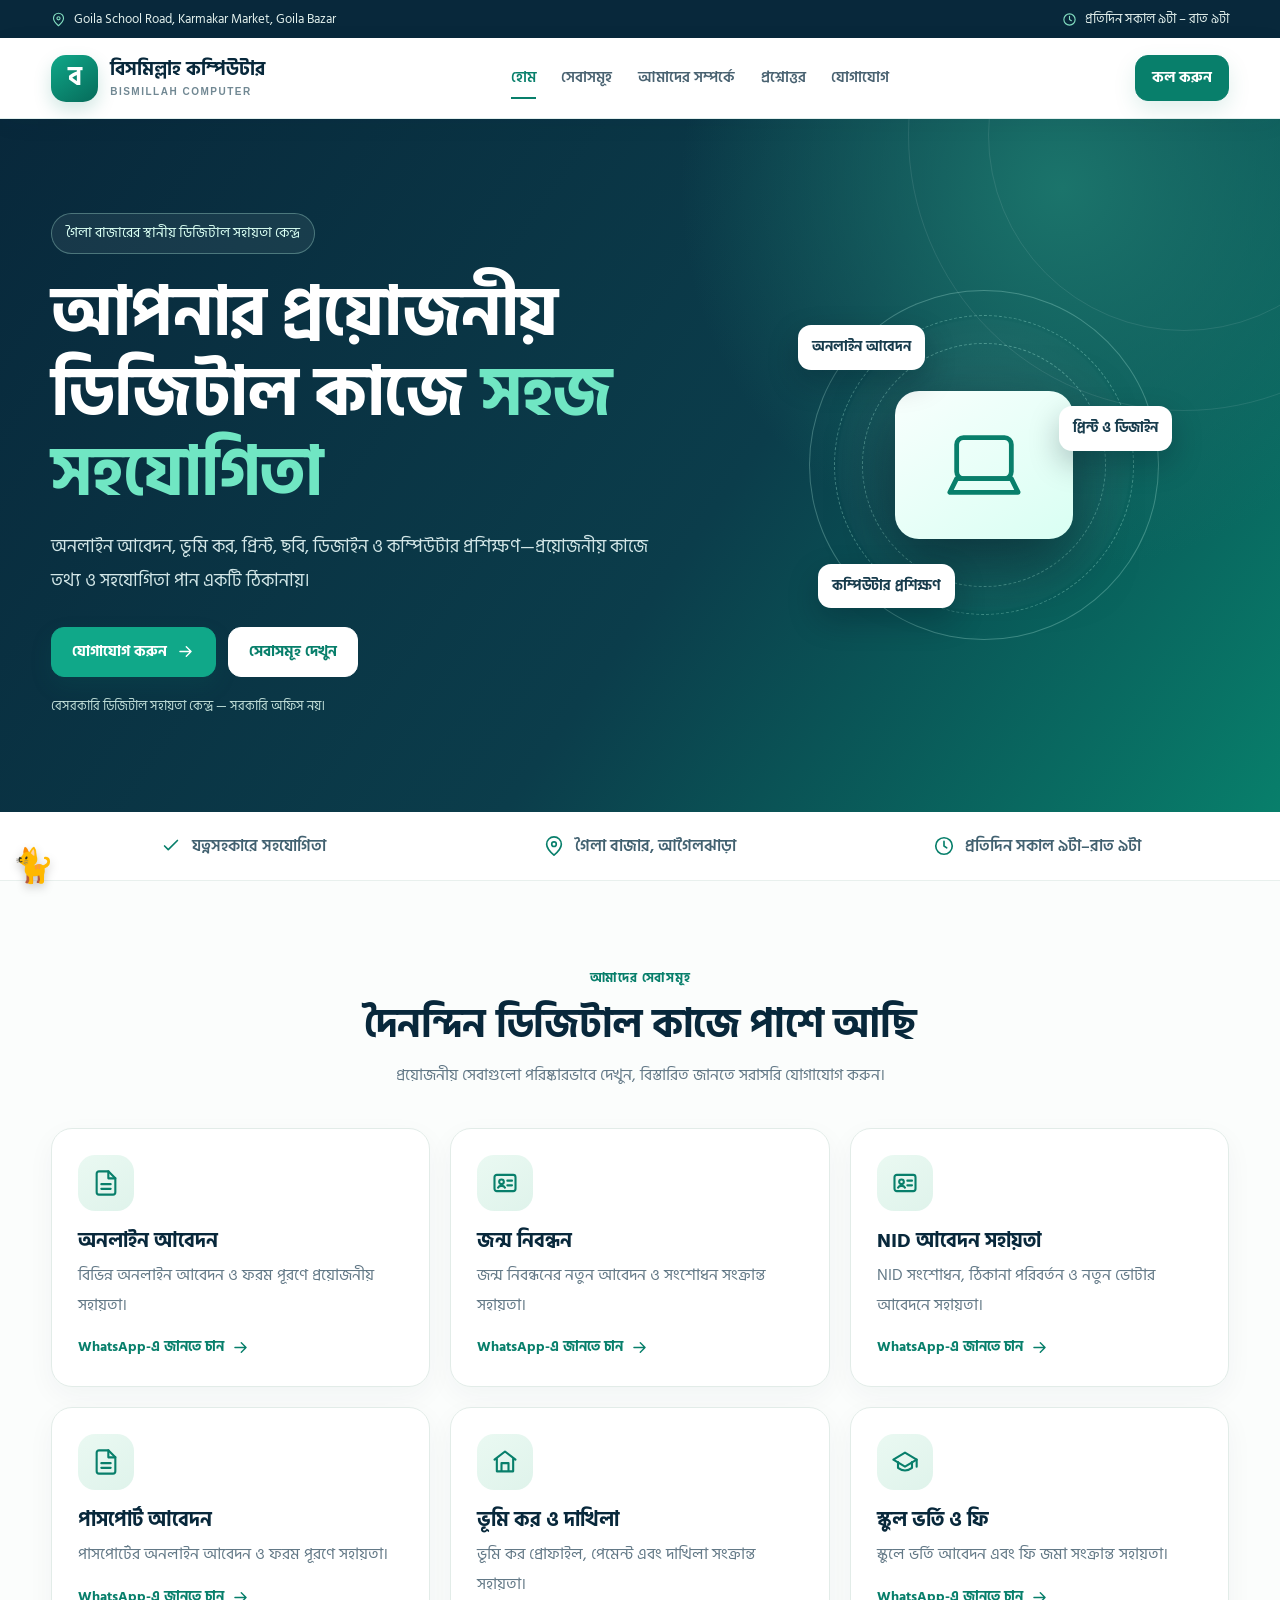
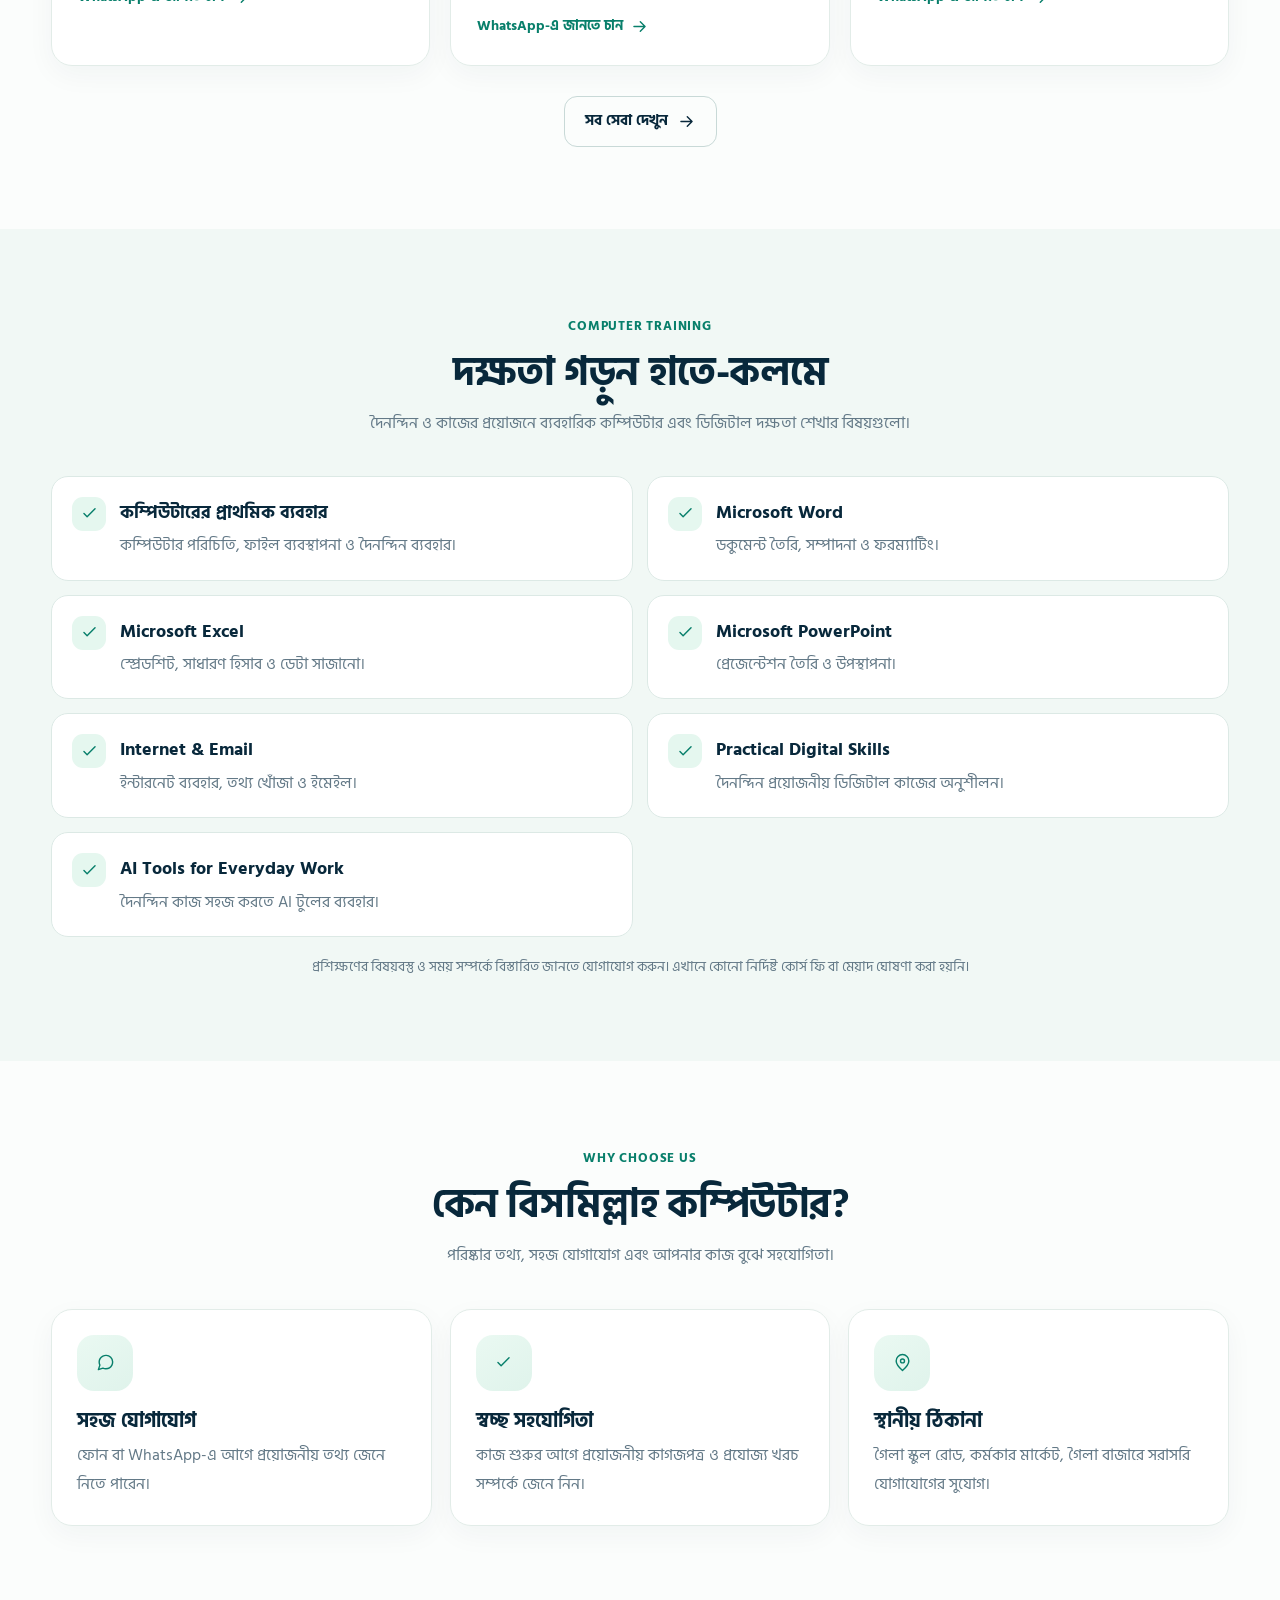
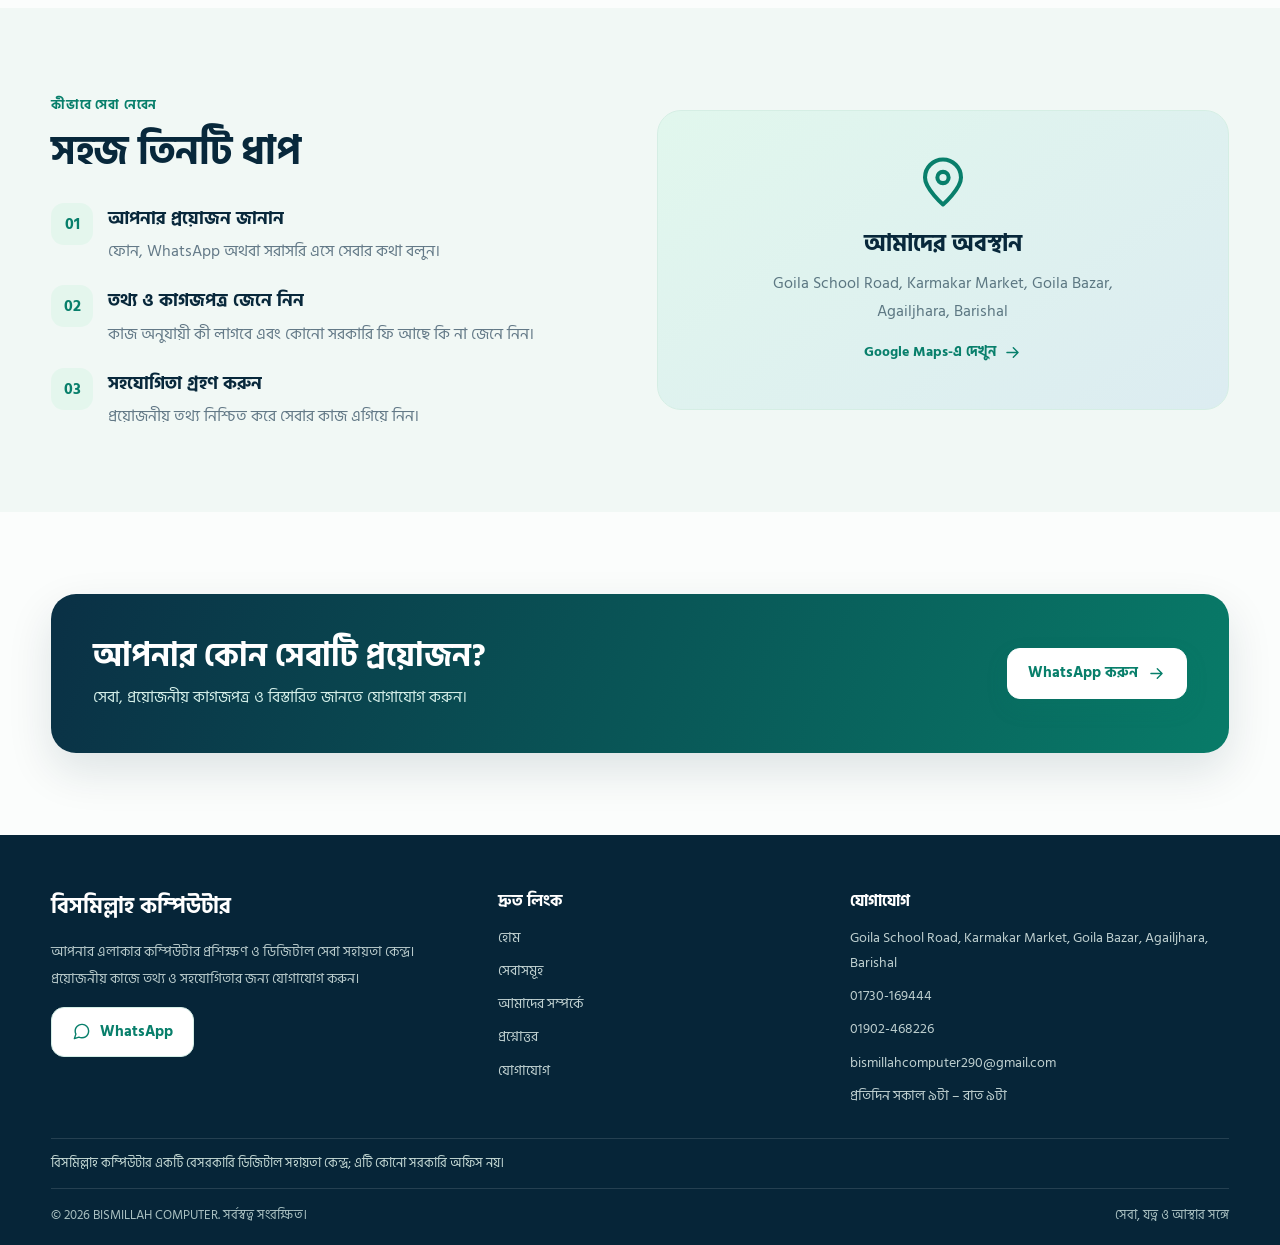
==== commit 160b6604: "Add site icon and install metadata" ====
--- a/index.html
+++ b/index.html
@@ -1,4 +1,4 @@
-<!doctype html><html lang="bn"><head><meta charset="utf-8"><meta name="viewport" content="width=device-width,initial-scale=1"><meta name="description" content="গৈলা বাজার, আগৈলঝাড়া, বরিশালে অনলাইন আবেদন সহায়তা, ভূমি কর, জন্ম নিবন্ধন, NID, প্রিন্ট, ডিজাইন ও কম্পিউটার প্রশিক্ষণ।"><meta name="theme-color" content="#087f6b"><meta property="og:type" content="website"><meta property="og:site_name" content="BISMILLAH COMPUTER"><meta property="og:title" content="বিসমিল্লাহ কম্পিউটার | ডিজিটাল সেবা ও কম্পিউটার প্রশিক্ষণ"><meta property="og:description" content="গৈলা বাজার, আগৈলঝাড়া, বরিশালে অনলাইন আবেদন সহায়তা, ভূমি কর, জন্ম নিবন্ধন, NID, প্রিন্ট, ডিজাইন ও কম্পিউটার প্রশিক্ষণ।"><meta property="og:url" content="https://bismillahcomputer.netlify.app/"><link rel="canonical" href="https://bismillahcomputer.netlify.app/"><link rel="preconnect" href="https://fonts.googleapis.com"><link rel="preconnect" href="https://fonts.gstatic.com" crossorigin><link href="https://fonts.googleapis.com/css2?family=Hind+Siliguri:wght@400;500;600;700;800&display=swap" rel="stylesheet"><link rel="stylesheet" href="/styles.css"><title>বিসমিল্লাহ কম্পিউটার | ডিজিটাল সেবা ও কম্পিউটার প্রশিক্ষণ</title><script type="application/ld+json">{"@context":"https://schema.org","@type":"LocalBusiness","name":"BISMILLAH COMPUTER","alternateName":"বিসমিল্লাহ কম্পিউটার","url":"https://bismillahcomputer.netlify.app/","email":"bismillahcomputer290@gmail.com","telephone":["+8801730169444","+8801902468226"],"address":{"@type":"PostalAddress","streetAddress":"Goila School Road, Karmakar Market, Goila Bazar","addressLocality":"Agailjhara","addressRegion":"Barishal","addressCountry":"BD"},"openingHoursSpecification":[{"@type":"OpeningHoursSpecification","dayOfWeek":["Monday","Tuesday","Wednesday","Thursday","Friday","Saturday","Sunday"],"opens":"09:00","closes":"21:00"}],"description":"Private digital assistance center and computer training service."}</script></head><body><svg xmlns="http://www.w3.org/2000/svg" class="svg-sprite" aria-hidden="true"><symbol id="i-pin" viewBox="0 0 24 24"><path d="M20 10c0 5-8 12-8 12S4 15 4 10a8 8 0 1 1 16 0Z"/><circle cx="12" cy="10" r="2.5"/></symbol><symbol id="i-clock" viewBox="0 0 24 24"><circle cx="12" cy="12" r="9"/><path d="M12 7v5l3 2"/></symbol><symbol id="i-menu" viewBox="0 0 24 24"><path d="M4 7h16M4 12h16M4 17h16"/></symbol><symbol id="i-check" viewBox="0 0 24 24"><path d="m5 12 4 4L19 6"/></symbol><symbol id="i-file" viewBox="0 0 24 24"><path d="M14 2H6a2 2 0 0 0-2 2v16a2 2 0 0 0 2 2h12a2 2 0 0 0 2-2V8Z"/><path d="M14 2v6h6M8 13h8M8 17h8"/></symbol><symbol id="i-land" viewBox="0 0 24 24"><path d="m3 10 9-7 9 7M5 9v11h14V9M9 20v-7h6v7"/></symbol><symbol id="i-id" viewBox="0 0 24 24"><rect x="3" y="5" width="18" height="14" rx="2"/><circle cx="9" cy="11" r="2"/><path d="M6 16c1-2 5-2 6 0M14 10h4M14 14h4"/></symbol><symbol id="i-print" viewBox="0 0 24 24"><path d="M6 9V3h12v6M6 18H4a2 2 0 0 1-2-2v-5a2 2 0 0 1 2-2h16a2 2 0 0 1 2 2v5a2 2 0 0 1-2 2h-2"/><path d="M6 14h12v7H6z"/></symbol><symbol id="i-graduation" viewBox="0 0 24 24"><path d="m2 10 10-6 10 6-10 6-10-6Z"/><path d="M6 12v5c4 3 8 3 12 0v-5M22 10v6"/></symbol><symbol id="i-wallet" viewBox="0 0 24 24"><rect x="3" y="5" width="18" height="15" rx="2"/><path d="M3 9h18M16 15h2"/></symbol><symbol id="i-palette" viewBox="0 0 24 24"><path d="M12 3a9 9 0 1 0 0 18h1a2 2 0 0 0 1-3.7 1.8 1.8 0 0 1 1-3.3h2A4 4 0 0 0 21 10c0-4-4-7-9-7Z"/><path d="M7.5 10h.01M10 7h.01M15 7h.01"/></symbol><symbol id="i-mail" viewBox="0 0 24 24"><rect x="3" y="5" width="18" height="14" rx="2"/><path d="m3 7 9 6 9-6"/></symbol><symbol id="i-phone" viewBox="0 0 24 24"><path d="M22 16.9v3a2 2 0 0 1-2.2 2A19.8 19.8 0 0 1 11.2 19a19.4 19.4 0 0 1-6-6A19.8 19.8 0 0 1 2.1 4.2 2 2 0 0 1 4.1 2h3a2 2 0 0 1 2 1.7l.5 3a2 2 0 0 1-.6 1.7L7.7 9.7a16 16 0 0 0 6 6l1.3-1.3a2 2 0 0 1 1.7-.6l3 .5a2 2 0 0 1 1.7 2Z"/></symbol><symbol id="i-message" viewBox="0 0 24 24"><path d="M21 11.5a8.4 8.4 0 0 1-.9 3.8 8.5 8.5 0 0 1-7.6 4.7 8.4 8.4 0 0 1-3.8-.9L3 21l1.9-5.7a8.4 8.4 0 0 1-.9-3.8 8.5 8.5 0 0 1 4.7-7.6 8.4 8.4 0 0 1 3.8-.9h.5a8.5 8.5 0 0 1 8 8v.5Z"/></symbol><symbol id="i-laptop" viewBox="0 0 24 24"><rect x="4" y="4" width="16" height="12" rx="2"/><path d="M2 20h20l-2-4H4l-2 4Z"/></symbol><symbol id="i-arrow" viewBox="0 0 24 24"><path d="M5 12h14M13 6l6 6-6 6"/></symbol></svg><a class="skip-link" href="#main-content">মূল কনটেন্টে যান</a>
+<!doctype html><html lang="bn"><head><meta charset="utf-8"><meta name="viewport" content="width=device-width,initial-scale=1"><meta name="description" content="গৈলা বাজার, আগৈলঝাড়া, বরিশালে অনলাইন আবেদন সহায়তা, ভূমি কর, জন্ম নিবন্ধন, NID, প্রিন্ট, ডিজাইন ও কম্পিউটার প্রশিক্ষণ।"><meta name="theme-color" content="#087f6b"><meta property="og:type" content="website"><meta property="og:site_name" content="BISMILLAH COMPUTER"><meta property="og:title" content="বিসমিল্লাহ কম্পিউটার | ডিজিটাল সেবা ও কম্পিউটার প্রশিক্ষণ"><meta property="og:description" content="গৈলা বাজার, আগৈলঝাড়া, বরিশালে অনলাইন আবেদন সহায়তা, ভূমি কর, জন্ম নিবন্ধন, NID, প্রিন্ট, ডিজাইন ও কম্পিউটার প্রশিক্ষণ।"><meta property="og:url" content="https://bismillahcomputer.netlify.app/"><link rel="canonical" href="https://bismillahcomputer.netlify.app/"><link rel="preconnect" href="https://fonts.googleapis.com"><link rel="preconnect" href="https://fonts.gstatic.com" crossorigin><link href="https://fonts.googleapis.com/css2?family=Hind+Siliguri:wght@400;500;600;700;800&display=swap" rel="stylesheet"><link rel="icon" href="/favicon.svg" type="image/svg+xml"><link rel="manifest" href="/site.webmanifest"><link rel="stylesheet" href="/styles.css"><title>বিসমিল্লাহ কম্পিউটার | ডিজিটাল সেবা ও কম্পিউটার প্রশিক্ষণ</title><script type="application/ld+json">{"@context":"https://schema.org","@type":"LocalBusiness","name":"BISMILLAH COMPUTER","alternateName":"বিসমিল্লাহ কম্পিউটার","url":"https://bismillahcomputer.netlify.app/","email":"bismillahcomputer290@gmail.com","telephone":["+8801730169444","+8801902468226"],"address":{"@type":"PostalAddress","streetAddress":"Goila School Road, Karmakar Market, Goila Bazar","addressLocality":"Agailjhara","addressRegion":"Barishal","addressCountry":"BD"},"openingHoursSpecification":[{"@type":"OpeningHoursSpecification","dayOfWeek":["Monday","Tuesday","Wednesday","Thursday","Friday","Saturday","Sunday"],"opens":"09:00","closes":"21:00"}],"description":"Private digital assistance center and computer training service."}</script></head><body><svg xmlns="http://www.w3.org/2000/svg" class="svg-sprite" aria-hidden="true"><symbol id="i-pin" viewBox="0 0 24 24"><path d="M20 10c0 5-8 12-8 12S4 15 4 10a8 8 0 1 1 16 0Z"/><circle cx="12" cy="10" r="2.5"/></symbol><symbol id="i-clock" viewBox="0 0 24 24"><circle cx="12" cy="12" r="9"/><path d="M12 7v5l3 2"/></symbol><symbol id="i-menu" viewBox="0 0 24 24"><path d="M4 7h16M4 12h16M4 17h16"/></symbol><symbol id="i-check" viewBox="0 0 24 24"><path d="m5 12 4 4L19 6"/></symbol><symbol id="i-file" viewBox="0 0 24 24"><path d="M14 2H6a2 2 0 0 0-2 2v16a2 2 0 0 0 2 2h12a2 2 0 0 0 2-2V8Z"/><path d="M14 2v6h6M8 13h8M8 17h8"/></symbol><symbol id="i-land" viewBox="0 0 24 24"><path d="m3 10 9-7 9 7M5 9v11h14V9M9 20v-7h6v7"/></symbol><symbol id="i-id" viewBox="0 0 24 24"><rect x="3" y="5" width="18" height="14" rx="2"/><circle cx="9" cy="11" r="2"/><path d="M6 16c1-2 5-2 6 0M14 10h4M14 14h4"/></symbol><symbol id="i-print" viewBox="0 0 24 24"><path d="M6 9V3h12v6M6 18H4a2 2 0 0 1-2-2v-5a2 2 0 0 1 2-2h16a2 2 0 0 1 2 2v5a2 2 0 0 1-2 2h-2"/><path d="M6 14h12v7H6z"/></symbol><symbol id="i-graduation" viewBox="0 0 24 24"><path d="m2 10 10-6 10 6-10 6-10-6Z"/><path d="M6 12v5c4 3 8 3 12 0v-5M22 10v6"/></symbol><symbol id="i-wallet" viewBox="0 0 24 24"><rect x="3" y="5" width="18" height="15" rx="2"/><path d="M3 9h18M16 15h2"/></symbol><symbol id="i-palette" viewBox="0 0 24 24"><path d="M12 3a9 9 0 1 0 0 18h1a2 2 0 0 0 1-3.7 1.8 1.8 0 0 1 1-3.3h2A4 4 0 0 0 21 10c0-4-4-7-9-7Z"/><path d="M7.5 10h.01M10 7h.01M15 7h.01"/></symbol><symbol id="i-mail" viewBox="0 0 24 24"><rect x="3" y="5" width="18" height="14" rx="2"/><path d="m3 7 9 6 9-6"/></symbol><symbol id="i-phone" viewBox="0 0 24 24"><path d="M22 16.9v3a2 2 0 0 1-2.2 2A19.8 19.8 0 0 1 11.2 19a19.4 19.4 0 0 1-6-6A19.8 19.8 0 0 1 2.1 4.2 2 2 0 0 1 4.1 2h3a2 2 0 0 1 2 1.7l.5 3a2 2 0 0 1-.6 1.7L7.7 9.7a16 16 0 0 0 6 6l1.3-1.3a2 2 0 0 1 1.7-.6l3 .5a2 2 0 0 1 1.7 2Z"/></symbol><symbol id="i-message" viewBox="0 0 24 24"><path d="M21 11.5a8.4 8.4 0 0 1-.9 3.8 8.5 8.5 0 0 1-7.6 4.7 8.4 8.4 0 0 1-3.8-.9L3 21l1.9-5.7a8.4 8.4 0 0 1-.9-3.8 8.5 8.5 0 0 1 4.7-7.6 8.4 8.4 0 0 1 3.8-.9h.5a8.5 8.5 0 0 1 8 8v.5Z"/></symbol><symbol id="i-laptop" viewBox="0 0 24 24"><rect x="4" y="4" width="16" height="12" rx="2"/><path d="M2 20h20l-2-4H4l-2 4Z"/></symbol><symbol id="i-arrow" viewBox="0 0 24 24"><path d="M5 12h14M13 6l6 6-6 6"/></symbol></svg><a class="skip-link" href="#main-content">মূল কনটেন্টে যান</a>
 <div class="topbar"><div class="container topbar-inner"><span><svg class="icon" aria-hidden="true"><use href="#i-pin"/></svg> Goila School Road, Karmakar Market, Goila Bazar</span><span><svg class="icon" aria-hidden="true"><use href="#i-clock"/></svg> প্রতিদিন সকাল ৯টা – রাত ৯টা</span></div></div>
 <header class="site-header"><nav class="container nav" aria-label="প্রধান নেভিগেশন">
 <a class="brand" href="/"><span class="brand-mark" aria-hidden="true">ব</span><span class="brand-name">বিসমিল্লাহ কম্পিউটার<small>BISMILLAH COMPUTER</small></span></a>
--- a/styles.css
+++ b/styles.css
@@ -1,155 +1,138 @@
 @import url('https://fonts.googleapis.com/css2?family=Hind+Siliguri:wght@400;500;600;700;800&display=swap');
-:root{
-  /* Brand palette */
-  --ink:#102b3b; --muted:#637987; --brand:#087f6b;
-  --brand-strong:#066b5a; --brand2:#10a889; --deep:#08283b;
-  --pale:#edf8f3; --surface:#ffffff; --page:#fbfdfc;
-  --line:#dce9e5; --focus:#e5ad43;
-  /* Typography */
-  --font-bn:'Hind Siliguri',sans-serif;
-  --font-en:Arial,Helvetica,sans-serif;
-  /* Shape, spacing and elevation */
-  --radius-sm:12px; --radius-md:18px; --radius-lg:24px;
-  --space-1:4px; --space-2:8px; --space-3:12px;
-  --space-4:16px; --space-5:24px; --space-6:32px;
-  --shadow:0 18px 48px rgba(8,40,59,.10);
-  --shadow-hover:0 24px 58px rgba(8,40,59,.15);
+:root{--ink:#102b3b;--muted:#637987;--brand:#087f6b;--brand-strong:#066b5a;--brand2:#10a889;--deep:#08283b;--pale:#edf8f3;--surface:#fff;--page:#fbfdfc;--line:#dce9e5;--focus:#e5ad43;--font-bn:'Hind Siliguri',sans-serif;--font-en:Arial,Helvetica,sans-serif;--radius-sm:12px;--radius-md:18px;--radius-lg:24px;--space-1:4px;--space-2:8px;--space-3:12px;--space-4:16px;--space-5:24px;--space-6:32px;--shadow:0 18px 48px rgba(8,40,59,.10);--shadow-hover:0 24px 58px rgba(8,40,59,.15)}
+*{box-sizing:border-box}html{scroll-behavior:smooth;scroll-padding-top:96px}body{margin:0;background:var(--page);color:var(--ink);font-family:var(--font-bn);font-size:16px;line-height:1.75;-webkit-font-smoothing:antialiased}a{color:inherit;text-decoration:none}button{font:inherit}svg{fill:none;stroke:currentColor;stroke-width:1.8;stroke-linecap:round;stroke-linejoin:round}.svg-sprite{position:absolute;width:0;height:0;overflow:hidden}.icon{width:19px;height:19px;display:inline-block;vertical-align:middle;flex:none}.icon-large{width:28px;height:28px}.icon-xl{width:54px;height:54px}.container{width:min(1180px,92%);margin-inline:auto}::selection{background:#b9f1dc;color:var(--deep)}
+.skip-link{position:absolute;left:14px;top:-60px;z-index:1000;padding:10px 15px;background:#fff;color:var(--deep);border:2px solid var(--brand);border-radius:10px;font-weight:700}.skip-link:focus{top:12px}
+.topbar{background:var(--deep);color:#e1efec;font-size:13px}.topbar-inner{min-height:38px;display:flex;justify-content:space-between;align-items:center;gap:12px;flex-wrap:wrap}.topbar .icon{width:15px;height:15px;margin-right:5px;color:#82ddc0}
+.site-header{position:sticky;top:0;z-index:50;background:rgba(255,255,255,.96);backdrop-filter:blur(14px);border-bottom:1px solid rgba(8,127,107,.12);box-shadow:0 5px 24px rgba(8,40,59,.045)}.nav{min-height:80px;display:flex;align-items:center;justify-content:space-between;gap:22px}.brand{display:flex;align-items:center;gap:12px;flex-shrink:0}.brand-mark{width:47px;height:47px;border-radius:15px;background:linear-gradient(145deg,var(--brand2),var(--brand-strong));display:grid;place-items:center;color:#fff;font-size:26px;font-weight:800;box-shadow:0 8px 18px #087f6b30}.brand-name{font-size:19px;font-weight:800;line-height:1.2;color:var(--deep)}.brand-name small{display:block;font:700 10px var(--font-en);letter-spacing:1.5px;color:#718893;margin-top:4px}.nav-links{display:flex;align-items:center;gap:clamp(14px,2vw,26px)}.nav-links a{position:relative;color:#496271;font-size:15px;font-weight:600;padding:10px 0}.nav-links a:after{content:"";position:absolute;left:0;right:100%;bottom:2px;height:2px;background:var(--brand);transition:right .2s}.nav-links a:hover,.nav-links a.active{color:var(--brand)}.nav-links a:hover:after,.nav-links a.active:after{right:0}.menu-toggle{display:none;width:44px;height:44px;border:1px solid var(--line);border-radius:12px;background:#fff;color:var(--deep)}.menu-toggle .icon{width:23px;height:23px}
+.btn{display:inline-flex;align-items:center;justify-content:center;gap:9px;min-height:46px;padding:11px 20px;border:1px solid var(--brand);border-radius:13px;background:var(--brand);color:#fff;font-weight:700;font-size:15px;box-shadow:0 9px 22px #087f6b20;transition:transform .2s,background .2s,box-shadow .2s}.btn:hover{transform:translateY(-2px);background:var(--brand-strong);box-shadow:0 12px 25px #087f6b30}.btn-light{background:#fff;color:var(--brand);border-color:#d5eee6;box-shadow:none}.btn-light:hover{background:#effaf6}.btn-outline{background:transparent;color:var(--deep);border-color:#c8d9d7;box-shadow:none}.btn-outline:hover{background:#f0f7f5}.btn-small{min-height:41px;padding:9px 16px}
+.hero{position:relative;overflow:hidden;color:#fff;padding:clamp(64px,8vw,94px) 0;background:radial-gradient(circle at 83% 10%,#1b746b 0,transparent 31%),linear-gradient(125deg,#08283b 0%,#0b3d4b 56%,#087f6b 100%)}.hero:before,.hero:after{content:"";position:absolute;border:1px solid #ffffff18;border-radius:50%;pointer-events:none}.hero:before{width:550px;height:550px;right:-180px;top:-260px}.hero:after{width:390px;height:390px;right:-100px;top:-180px}.hero-grid{position:relative;z-index:1;display:grid;grid-template-columns:1.12fr .88fr;align-items:center;gap:clamp(28px,5vw,68px)}.eyebrow{display:inline-flex;align-items:center;padding:7px 14px;border:1px solid #b5f1df55;background:#ffffff10;border-radius:99px;color:#d9fff3;font-size:14px}.hero h1{max-width:720px;font-size:clamp(40px,5.6vw,68px);line-height:1.18;letter-spacing:-.8px;color:#fff;margin:20px 0 16px;font-weight:800}.hero h1 span{color:#70e6c3}.hero-copy{max-width:620px;color:#d2e6e7;font-size:18px;line-height:1.9;margin:0}.hero-actions{display:flex;gap:12px;flex-wrap:wrap;margin-top:28px}.hero .btn{background:var(--brand2);border-color:var(--brand2)}.hero .btn-light{background:#fff;color:var(--brand);border-color:#fff}.hero-disclaimer{font-size:13px;color:#c0ded8;margin:18px 0 0}.hero-art{min-height:340px;display:grid;place-items:center}.hero-art-ring{position:relative;width:min(350px,80vw);aspect-ratio:1;border:1px solid #c7fff044;border-radius:50%;display:grid;place-items:center;background:radial-gradient(circle,#ffffff17 0,#ffffff05 59%,transparent 60%)}.hero-art-ring:before,.hero-art-ring:after{content:"";position:absolute;inset:24px;border:1px dashed #b7ffeb55;border-radius:50%}.hero-art-ring:after{inset:52px}.hero-art-core{position:relative;z-index:1;width:178px;height:148px;border-radius:24px;background:linear-gradient(145deg,#f8fffd,#d9fff3);display:grid;place-items:center;color:var(--brand);box-shadow:0 24px 60px #00101e88}.hero-art-core .icon{width:82px;height:82px;stroke-width:1.4}.art-chip{position:absolute;z-index:2;background:#fff;color:#173b4c;padding:10px 14px;border-radius:13px;font-size:14px;font-weight:700;box-shadow:0 12px 30px #00101e40}.chip-a{top:34px;left:-12px}.chip-b{right:-14px;top:115px}.chip-c{bottom:31px;left:8px}
+.trust-strip{background:#fff;border-bottom:1px solid #e8f0ed}.trust-grid{display:grid;grid-template-columns:repeat(3,1fr);gap:14px;padding:20px 0}.trust-grid>div{display:flex;align-items:center;justify-content:center;gap:10px;color:#426170;font-weight:600}.trust-grid .icon{color:var(--brand);width:22px;height:22px}
+.section{padding:clamp(58px,7vw,82px) 0}.section-soft{background:#f1f8f5}.section-head{text-align:center;max-width:700px;margin:0 auto 38px}.kicker{display:inline-block;color:var(--brand);font-size:13px;font-weight:800;letter-spacing:.8px;text-transform:uppercase}.section-head h2,.section-title{font-size:clamp(28px,4vw,40px);line-height:1.3;letter-spacing:-.4px;color:var(--deep);margin:8px 0 9px}.section-head p,.body-copy{color:var(--muted);font-size:16px;line-height:1.9;margin:0}.body-copy{margin:0 0 15px}.cards{display:grid;grid-template-columns:repeat(3,1fr);gap:20px}.service-card,.info-card,.value-card{position:relative;background:#fff;border:1px solid #e2ece8;border-radius:21px;padding:26px;box-shadow:0 9px 28px rgba(8,40,59,.045);transition:transform .2s,box-shadow .2s}.service-card:hover,.info-card:hover,.value-card:hover{transform:translateY(-4px);box-shadow:var(--shadow-hover)}.card-icon{width:56px;height:56px;border-radius:17px;background:linear-gradient(145deg,#eaf9f2,#dff3eb);display:grid;place-items:center;color:var(--brand)}.service-card h3,.info-card h3,.value-card h3{font-size:20px;line-height:1.4;color:var(--deep);margin:16px 0 6px}.service-card p,.info-card p,.value-card p{color:var(--muted);margin:0;line-height:1.85}.text-link{display:inline-flex;align-items:center;gap:7px;margin-top:15px;color:var(--brand);font-weight:700;font-size:14px}.text-link:hover{text-decoration:underline}.center-action{text-align:center;margin-top:30px}
+.training-grid{display:grid;grid-template-columns:repeat(2,1fr);gap:14px}.training-card{display:flex;gap:14px;align-items:flex-start;padding:20px;background:#fff;border:1px solid var(--line);border-radius:17px}.training-mark{width:34px;height:34px;display:grid;place-items:center;border-radius:11px;background:#e5f7ef;color:var(--brand);flex:none}.training-card h3{margin:0 0 4px;color:var(--deep);font-size:18px}.training-card p{margin:0;color:var(--muted);line-height:1.7}.small-note{margin:18px 0 0;text-align:center;color:var(--muted);font-size:14px}
+.value-grid{display:grid;grid-template-columns:repeat(3,1fr);gap:18px}.value-card{padding:25px}.process-list{list-style:none;padding:0;margin:25px 0 0;display:grid;gap:20px}.process-list li{display:flex;gap:15px}.process-list li>span{width:42px;height:42px;flex:none;border-radius:13px;background:#e4f6ed;color:var(--brand);display:grid;place-items:center;font-weight:800}.process-list h3{margin:0 0 3px;color:var(--deep);font-size:18px}.process-list p{margin:0;color:var(--muted)}.location-card,.about-highlight{min-height:300px;padding:35px;border-radius:24px;background:linear-gradient(145deg,#e1f7ed,#dcecf1);border:1px solid #d5eee4;display:flex;flex-direction:column;align-items:center;justify-content:center;text-align:center;color:var(--brand)}.location-card h3,.about-highlight h3{color:var(--deep);font-size:24px;margin:14px 0 4px}.location-card p,.about-highlight p{color:#5c7782;margin:0;max-width:390px}.cta-inner{background:linear-gradient(110deg,#0a3045,#087b68);border-radius:25px;padding:clamp(27px,4vw,42px);color:#fff;display:flex;align-items:center;justify-content:space-between;gap:24px;box-shadow:0 18px 45px rgba(8,40,59,.12)}.cta-inner h2{font-size:clamp(25px,3vw,32px);line-height:1.3;margin:0 0 5px}.cta-inner p{color:#d3eee8;margin:0}.cta-inner .btn{background:#fff;color:var(--brand);border-color:#fff;white-space:nowrap}
+.page-hero{padding:clamp(48px,6vw,68px) 0;background:radial-gradient(circle at 90% 12%,rgba(177,235,210,.55),transparent 28%),linear-gradient(120deg,#edf8f3,#f8fcfa);border-bottom:1px solid #e4efea}.page-hero h1{font-size:clamp(32px,4.5vw,48px);line-height:1.25;color:var(--deep);margin:7px 0 9px}.page-hero p{font-size:17px;color:var(--muted);margin:0;max-width:720px;line-height:1.9}.breadcrumbs{font-size:13px;color:#71858d;margin-bottom:12px}.breadcrumbs a{color:var(--brand);font-weight:700}
+.notice-panel{margin-top:28px;padding:22px 25px;background:#eff8f3;border:1px solid #d4ece0;border-left:4px solid var(--brand);border-radius:14px}.notice-panel strong{color:var(--brand-strong)}.notice-panel p{margin:5px 0 0;color:#526d76;line-height:1.85}
+.split{display:grid;grid-template-columns:1fr 1fr;gap:34px;align-items:center}.about-highlight .brand-mark{width:64px;height:64px;font-size:34px}.about-highlight .about-line{height:1px;width:80%;background:#b8dacf;margin:22px 0}.about-highlight p{margin-top:8px}.contact-layout{display:grid;grid-template-columns:1fr 1fr;gap:24px}.contact-card{padding:28px;border:1px solid var(--line);border-radius:23px;background:#fff;box-shadow:var(--shadow)}.contact-card h2{font-size:26px;color:var(--deep);margin:0 0 12px}.contact-row{display:flex;gap:14px;align-items:flex-start;padding:16px 0;border-bottom:1px solid #edf2ef}.contact-row:last-of-type{border:0}.contact-icon{width:43px;height:43px;flex:none;border-radius:13px;background:#e7f7f0;color:var(--brand);display:grid;place-items:center}.contact-row strong{display:block;color:var(--deep);margin-bottom:3px}.contact-row a{color:var(--brand);overflow-wrap:anywhere}.contact-row p{margin:0;color:var(--muted)}.contact-actions{display:flex;gap:10px;flex-wrap:wrap;margin-top:20px}.map-panel{min-height:390px;padding:30px;border-radius:23px;background:linear-gradient(145deg,#e6f7ef,#e3eff4);border:1px solid #d8ebe3;display:flex;flex-direction:column;align-items:center;justify-content:center;text-align:center}.map-art{width:100px;height:100px;border-radius:50%;background:#fff;color:var(--brand);display:grid;place-items:center;box-shadow:var(--shadow)}.map-panel h2{font-size:26px;color:var(--deep);margin:18px 0 3px}.map-panel p{color:#5e7784;margin:0 0 18px}
+.faq-layout{max-width:900px}.faq-group{margin-bottom:30px}.faq-group h2{font-size:22px;color:var(--deep);margin:0 0 13px}.faq-item{background:#fff;border:1px solid var(--line);border-radius:16px;margin-bottom:11px;padding:0 19px;box-shadow:0 6px 20px #0b2d4606}.faq-item[open]{border-color:#b8dfd1;box-shadow:0 12px 30px rgba(8,127,107,.07)}.faq-item summary{cursor:pointer;list-style:none;position:relative;padding:17px 38px 17px 0;font-size:17px;font-weight:700;color:var(--deep)}.faq-item summary::-webkit-details-marker{display:none}.faq-item summary:after{content:"+";position:absolute;right:2px;top:12px;color:var(--brand);font-size:25px}.faq-item[open] summary:after{content:"−"}.faq-item p{color:var(--muted);margin:0;padding:0 0 18px;line-height:1.9}
+.site-footer{background:#062538;color:#e8f4f1;padding:52px 0 18px}.footer-grid{display:grid;grid-template-columns:1.3fr 1fr 1.2fr;gap:36px;padding-bottom:30px}.footer-brand{font-size:22px;font-weight:800;color:#fff}.footer-copy{max-width:370px;color:#b7c9ca;font-size:14px;line-height:1.9}.footer-title{font-size:16px;font-weight:800;margin:0 0 10px;color:#fff}.footer-links{display:grid;gap:8px;color:#bfd0d0;font-size:14px;line-height:1.8;overflow-wrap:anywhere}.footer-links a:hover{color:#72e1c1}.footer-note{padding:13px 0;border-top:1px solid #ffffff20;color:#c5d9d5;font-size:13px}.footer-bottom{border-top:1px solid #ffffff20;padding-top:15px;display:flex;justify-content:space-between;gap:10px;flex-wrap:wrap;color:#a9c0c1;font-size:13px}
+:focus-visible{outline:3px solid var(--focus);outline-offset:3px}
+@media(max-width:950px){.nav{gap:14px}.nav-links{gap:13px}.nav-links a{font-size:14px}.cards{grid-template-columns:repeat(2,1fr)}.hero-grid{gap:24px}.hero-art{min-height:300px}}
+@media(max-width:760px){html{scroll-padding-top:78px}.nav{min-height:72px}.brand-mark{width:43px;height:43px}.menu-toggle{display:grid;place-items:center}.nav-actions{display:none}.nav-links{display:none;position:absolute;top:72px;left:4%;right:4%;padding:12px;background:#fff;border:1px solid var(--line);border-radius:16px;box-shadow:var(--shadow);flex-direction:column;align-items:stretch;gap:0}.nav-links.open{display:flex}.nav-links a{padding:12px 10px;border-bottom:1px solid #edf2ef}.nav-links a:last-child{border:0}.nav-links a:after{display:none}.hero{padding:54px 0 46px}.hero-grid{grid-template-columns:1fr;gap:8px}.hero-art{min-height:260px}.hero-art-ring{width:250px}.hero-art-core{width:145px;height:120px}.hero-art-core .icon{width:65px;height:65px}.trust-grid{grid-template-columns:1fr;gap:10px;padding:16px 0}.trust-grid>div{justify-content:flex-start}.section{padding:54px 0}.split,.contact-layout{grid-template-columns:1fr}.training-grid{grid-template-columns:1fr}.cta-inner{align-items:flex-start;flex-direction:column}.cta-inner .btn{width:100%}.footer-grid{grid-template-columns:1fr 1fr;gap:25px}.footer-grid>div:first-child{grid-column:1/-1}}
+@media(max-width:520px){.topbar-inner{padding:7px 0;gap:3px}.topbar-inner span{width:100%}.brand-name{font-size:16px}.brand-name small{font-size:9px}.hero h1{font-size:clamp(36px,10vw,43px)}.hero-copy{font-size:16px}.hero-actions{gap:9px}.hero-actions .btn{width:100%}.art-chip{font-size:11px;padding:8px 10px}.chip-a{left:-3px}.chip-b{right:-5px}.cards,.value-grid{grid-template-columns:1fr}.service-card,.value-card{padding:22px}.page-hero h1{font-size:34px}.contact-card{padding:22px}.contact-actions .btn{width:100%}.footer-grid{grid-template-columns:1fr}.footer-grid>div:first-child{grid-column:auto}.footer-bottom{flex-direction:column}}
+@media(prefers-reduced-motion:reduce){*,*::before,*::after{scroll-behavior:auto!important;animation-duration:.01ms!important;animation-iteration-count:1!important;transition-duration:.01ms!important}}
+
+
+/* Visible cursor highlight + playful kitten companion (desktop mouse only) */
+@media (hover:hover) and (pointer:fine) and (prefers-reduced-motion:no-preference){
+  .custom-cursor-dot,.custom-cursor-ring,.custom-cursor-kitten{
+    position:fixed;left:0;top:0;pointer-events:none;opacity:0;
+    transform:translate3d(-120px,-120px,0);will-change:transform,opacity;
+  }
+  .custom-cursor-dot{
+    z-index:10002;width:11px;height:11px;border-radius:50%;
+    background:#ffbd45;border:2px solid #fff;box-shadow:0 0 0 4px rgba(255,189,69,.3),0 0 18px 7px rgba(255,189,69,.75);
+  }
+  .custom-cursor-ring{
+    z-index:10000;width:42px;height:42px;border-radius:50%;
+    border:2px solid #10a889;background:rgba(16,168,137,.16);
+    box-shadow:0 0 0 5px rgba(16,168,137,.12),0 0 24px rgba(16,168,137,.55);
+    transition:width .18s ease,height .18s ease,border-color .18s ease,background .18s ease,opacity .18s ease;
+  }
+  .custom-cursor-kitten{
+    z-index:10001;font-size:31px;line-height:1;filter:drop-shadow(0 4px 5px rgba(0,0,0,.3));
+    transform-origin:50% 85%;animation:kitten-leap .48s cubic-bezier(.35,.05,.55,.95) infinite;
+  }
+  body.custom-cursor-visible .custom-cursor-dot,
+  body.custom-cursor-visible .custom-cursor-ring,
+  body.custom-cursor-visible .custom-cursor-kitten{opacity:1}
+  body.custom-cursor-hover .custom-cursor-ring{width:56px;height:56px;border-color:#ffad32;background:rgba(255,189,69,.2);box-shadow:0 0 0 7px rgba(255,189,69,.15),0 0 30px rgba(255,173,50,.7)}
+  body.custom-cursor-press .custom-cursor-ring{width:30px;height:30px;background:rgba(16,168,137,.3)}
+  @keyframes kitten-leap{
+    0%,100%{margin-top:5px;rotate:-13deg;scale:.96 1.04}
+    42%{margin-top:-22px;rotate:12deg;scale:1.04 .96}
+    68%{margin-top:-13px;rotate:4deg;scale:1.02 .98}
+  }
+}
+@media (hover:none),(pointer:coarse),(prefers-reduced-motion:reduce){
+  .custom-cursor-dot,.custom-cursor-ring,.custom-cursor-kitten{display:none!important}
 }
 
-*{box-sizing:border-box}html{scroll-behavior:smooth}body{margin:0;font-family:var(--font-bn);color:var(--ink);line-height:1.7;background:var(--page)}a{color:inherit;text-decoration:none}button{font:inherit}.container{width:min(1160px,92%);margin-inline:auto}.topbar{background:var(--deep);color:#d6e9e7;font-size:13px}.topbar-inner{display:flex;justify-content:space-between;gap:12px;padding:7px 0;flex-wrap:wrap}.topbar a:hover{color:#fff}
-.site-header{position:sticky;top:0;z-index:50;background:rgba(255,255,255,.94);backdrop-filter:blur(14px);border-bottom:1px solid rgba(8,127,107,.1)}.nav{min-height:78px;display:flex;align-items:center;justify-content:space-between;gap:22px}.brand{display:flex;align-items:center;gap:11px;flex-shrink:0}.brand-mark{width:44px;height:44px;border-radius:14px;background:linear-gradient(145deg,#0aa889,#076956);display:grid;place-items:center;color:white;font-size:24px;box-shadow:0 8px 18px #087f6b30}.brand-name{font-size:19px;font-weight:800;line-height:1.15;color:var(--deep)}.brand-name small{display:block;font-size:10px;letter-spacing:1.5px;color:#718893;font-weight:700;margin-top:4px}.nav-links{display:flex;align-items:center;gap:23px}.nav-links a{font-size:15px;font-weight:600;color:#496271;transition:.2s}.nav-links a:hover,.nav-links a.active{color:var(--brand)}.nav-actions{display:flex;align-items:center;gap:10px}.menu-toggle{display:none;width:43px;height:43px;border:1px solid var(--line);border-radius:12px;background:white;color:var(--deep);font-size:22px}
-.btn{display:inline-flex;align-items:center;justify-content:center;gap:9px;padding:12px 20px;border-radius:12px;background:var(--brand);color:white;font-weight:700;border:1px solid var(--brand);box-shadow:0 9px 22px #087f6b25;transition:transform .2s,background .2s}.btn:hover{transform:translateY(-2px);background:#066b5a}.btn-light{background:white;color:var(--brand);border-color:#d5eee6;box-shadow:none}.btn-light:hover{background:#effaf6}.btn-outline{background:transparent;color:var(--deep);border-color:#c8d9d7;box-shadow:none}.btn-outline:hover{background:#f0f7f5}
-.hero{position:relative;overflow:hidden;background:radial-gradient(circle at 80% 10%,#1b746b 0,transparent 30%),linear-gradient(125deg,#08283b 0%,#0b3d4b 56%,#087f6b 100%);color:white;padding:76px 0 70px}.hero:before,.hero:after{content:"";position:absolute;border:1px solid #ffffff18;border-radius:50%;pointer-events:none}.hero:before{width:550px;height:550px;right:-180px;top:-260px}.hero:after{width:390px;height:390px;right:-100px;top:-180px}.hero-grid{position:relative;z-index:1;display:grid;grid-template-columns:1.12fr .88fr;align-items:center;gap:50px}.eyebrow{display:inline-flex;align-items:center;gap:9px;padding:7px 13px;border:1px solid #b5f1df55;background:#ffffff10;border-radius:99px;color:#d9fff3;font-size:14px}.eyebrow:before{content:"";width:8px;height:8px;border-radius:50%;background:#54e0b8;box-shadow:0 0 0 5px #54e0b825}.hero h1{font-size:clamp(39px,5.5vw,66px);line-height:1.16;letter-spacing:-.8px;color:white;margin:20px 0 16px;font-weight:800}.hero h1 span{color:#70e6c3}.hero-copy{max-width:630px;color:#d2e6e7;font-size:18px;line-height:1.9;margin:0}.hero-actions{display:flex;gap:12px;flex-wrap:wrap;margin-top:28px}.hero .btn{background:#10a889;border-color:#10a889}.hero .btn-light{background:white;color:#08715f;border-color:white}.hero-visual{min-height:330px;display:grid;place-items:center;position:relative}.visual-orbit{width:min(330px,80vw);aspect-ratio:1;border-radius:50%;border:1px solid #c7fff044;display:grid;place-items:center;background:radial-gradient(circle,#ffffff17 0,#ffffff05 59%,transparent 60%);position:relative}.visual-orbit:before,.visual-orbit:after{content:"";position:absolute;inset:23px;border:1px dashed #b7ffeb55;border-radius:50%;transform:rotate(32deg)}.visual-orbit:after{inset:49px;transform:rotate(-32deg)}.visual-screen{width:185px;height:145px;border-radius:20px;background:linear-gradient(145deg,#f8fffd,#d9fff3);box-shadow:0 24px 60px #00101e88;display:grid;place-items:center;color:#087d6a;font-size:68px;position:relative;z-index:1}.float-tag{position:absolute;z-index:2;background:#ffffffed;color:#173b4c;padding:10px 14px;border-radius:13px;font-weight:700;box-shadow:0 12px 30px #00101e40;font-size:14px}.tag-one{top:35px;left:-10px}.tag-two{right:-14px;top:105px}.tag-three{bottom:32px;left:7px}
-.trust-strip{background:white;border-bottom:1px solid #e8f0ed}.trust-grid{display:grid;grid-template-columns:repeat(3,1fr);gap:14px;padding:19px 0}.trust-item{display:flex;align-items:center;justify-content:center;gap:10px;color:#426170;font-weight:600}.trust-icon{width:34px;height:34px;border-radius:11px;background:#e8f8f2;color:var(--brand);display:grid;place-items:center;font-weight:800}
-.section{padding:70px 0}.section-soft{background:#f1f8f5}.section-head{text-align:center;max-width:680px;margin:0 auto 34px}.kicker{font-size:13px;letter-spacing:1px;text-transform:uppercase;color:var(--brand);font-weight:800}.section-head h2{font-size:clamp(28px,4vw,40px);line-height:1.25;color:var(--deep);margin:8px 0 9px}.section-head p{color:var(--muted);font-size:16px;margin:0}.cards{display:grid;grid-template-columns:repeat(3,1fr);gap:18px}.service-card,.info-card,.value-card{background:white;border:1px solid #e1ece7;border-radius:19px;padding:24px;box-shadow:0 8px 28px #0b2d4608;transition:transform .2s,box-shadow .2s}.service-card:hover,.info-card:hover,.value-card:hover{transform:translateY(-4px);box-shadow:var(--shadow)}.card-icon{width:54px;height:54px;border-radius:16px;background:#e6f8f1;display:grid;place-items:center;font-size:27px}.service-card h3,.info-card h3,.value-card h3{font-size:20px;color:var(--deep);margin:16px 0 6px}.service-card p,.info-card p,.value-card p{color:var(--muted);margin:0}.text-link{display:inline-flex;margin-top:14px;color:var(--brand);font-weight:700}.text-link:hover{text-decoration:underline}
-.cta-band{padding:0 0 68px}.cta-inner{background:linear-gradient(110deg,#0a3045,#087b68);border-radius:24px;padding:34px 38px;color:white;display:flex;align-items:center;justify-content:space-between;gap:24px;position:relative;overflow:hidden}.cta-inner:after{content:"";position:absolute;width:250px;height:250px;border:1px solid #ffffff22;border-radius:50%;right:20%;top:-155px}.cta-inner h2{font-size:29px;line-height:1.25;margin:0 0 5px}.cta-inner p{color:#d3eee8;margin:0}.cta-inner .btn{background:white;color:#087b6c;border-color:white;white-space:nowrap;position:relative;z-index:1}
-.page-hero{padding:54px 0;background:radial-gradient(circle at 88% 0,#d9f4e9 0,transparent 27%),linear-gradient(120deg,#edf8f3,#f7fbfa);border-bottom:1px solid #e4efea}.page-hero-inner{max-width:780px}.breadcrumbs{font-size:13px;color:#71858d;margin-bottom:10px}.breadcrumbs a{color:var(--brand);font-weight:700}.page-hero h1{font-size:clamp(32px,4.5vw,48px);line-height:1.2;color:var(--deep);margin:0 0 9px}.page-hero p{font-size:17px;color:var(--muted);margin:0;max-width:700px}
-.split{display:grid;grid-template-columns:1fr 1fr;gap:28px;align-items:center}.panel{background:white;border:1px solid var(--line);border-radius:22px;padding:30px;box-shadow:var(--shadow)}.panel h2{font-size:27px;line-height:1.3;color:var(--deep);margin:0 0 12px}.panel p{color:var(--muted)}.check-list{list-style:none;padding:0;margin:18px 0 0}.check-list li{display:flex;gap:10px;padding:8px 0;color:#47616e}.check-list li:before{content:"✓";color:var(--brand);font-weight:800}.feature-visual{min-height:310px;border-radius:22px;background:linear-gradient(145deg,#e1f7ed,#dcecf1);display:grid;place-items:center;text-align:center;padding:25px;color:#087b6c}.feature-visual .big-icon{font-size:76px}.feature-visual h3{color:var(--deep);font-size:24px;margin:7px 0 0}.feature-visual p{margin:3px 0;color:#5c7782}
-.contact-layout{display:grid;grid-template-columns:.9fr 1.1fr;gap:22px}.contact-stack{display:grid;gap:14px}.contact-row{display:flex;gap:14px;align-items:flex-start;padding:16px 0;border-bottom:1px solid #edf2ef}.contact-row:last-child{border:0}.contact-row .card-icon{flex-shrink:0;width:45px;height:45px;font-size:22px}.contact-row strong{display:block;color:var(--deep);margin-bottom:2px}.contact-row p{margin:0;color:var(--muted)}.map-panel{border:1px solid var(--line);border-radius:22px;overflow:hidden;background:linear-gradient(145deg,#e6f7ef,#e3eff4);min-height:370px;display:grid;place-items:center;text-align:center;padding:30px}.map-pin{font-size:64px}.map-panel h2{font-size:26px;color:var(--deep);margin:8px 0 2px}.map-panel p{color:#5e7784;margin:0 0 18px}
-.faq-list{max-width:850px;margin:auto;display:grid;gap:12px}.faq-list details{background:white;border:1px solid var(--line);border-radius:15px;padding:0 19px;box-shadow:0 6px 20px #0b2d4606}.faq-list summary{cursor:pointer;list-style:none;position:relative;padding:17px 35px 17px 0;font-size:17px;font-weight:700;color:var(--deep)}.faq-list summary::-webkit-details-marker{display:none}.faq-list summary:after{content:"+";position:absolute;right:2px;top:13px;color:var(--brand);font-size:24px}.faq-list details[open] summary:after{content:"−"}.faq-list details p{color:var(--muted);margin:0;padding:0 0 18px}
-.site-footer{background:#062538;color:#e8f4f1;padding:44px 0 18px}.footer-grid{display:grid;grid-template-columns:1.3fr 1fr 1fr;gap:32px;padding-bottom:30px}.footer-brand{font-size:21px;font-weight:800}.footer-copy{max-width:360px;color:#b7c9ca;font-size:14px}.footer-title{font-weight:800;margin-bottom:10px}.footer-links{display:grid;gap:7px;color:#bfd0d0;font-size:14px}.footer-links a:hover{color:#72e1c1}.footer-bottom{border-top:1px solid #ffffff20;padding-top:15px;display:flex;justify-content:space-between;gap:10px;flex-wrap:wrap;color:#a9c0c1;font-size:13px}
-:focus-visible{outline:3px solid var(--focus);outline-offset:3px}
-@media(max-width:900px){.nav-links{gap:14px}.nav-links a{font-size:14px}.nav-actions .btn{padding:10px 13px}.hero-grid{gap:22px}.cards{grid-template-columns:repeat(2,1fr)}}
-@media(max-width:720px){.nav{min-height:70px}.menu-toggle{display:block}.nav-actions>.btn{display:none}.nav-links{display:none;position:absolute;top:70px;left:4%;right:4%;padding:14px;background:white;border:1px solid var(--line);border-radius:16px;box-shadow:var(--shadow);flex-direction:column;align-items:stretch;gap:0}.nav-links.open{display:flex}.nav-links a{padding:11px 9px;border-bottom:1px solid #edf2ef}.nav-links a:last-child{border:0}.hero{padding:55px 0 48px}.hero-grid{grid-template-columns:1fr}.hero-visual{min-height:260px}.visual-orbit{width:255px}.visual-screen{width:150px;height:120px;font-size:54px}.trust-grid{grid-template-columns:1fr;gap:9px}.trust-item{justify-content:flex-start}.section{padding:54px 0}.cta-inner{align-items:flex-start;flex-direction:column;padding:28px}.split,.contact-layout{grid-template-columns:1fr}.footer-grid{grid-template-columns:1fr 1fr}.footer-grid>div:first-child{grid-column:1/-1}}
-@media(max-width:480px){.cards{grid-template-columns:1fr}.hero h1{font-size:39px}.hero-copy{font-size:16px}.float-tag{font-size:11px;padding:8px 10px}.tag-one{left:0}.tag-two{right:0}.tag-three{left:0}.cta-inner h2{font-size:25px}.footer-grid{grid-template-columns:1fr}.footer-grid>div:first-child{grid-column:auto}.topbar-inner{font-size:12px}.brand-name{font-size:17px}}
+
+/* Subtle premium motion system */
+@media (prefers-reduced-motion:no-preference){
+  html{scroll-behavior:smooth;view-transition-name:site-root}
+  @view-transition{navigation:auto}
+  ::view-transition-old(site-root){animation:site-fade-out .18s ease both}
+  ::view-transition-new(site-root){animation:site-fade-in .32s ease both}
+  @keyframes site-fade-out{to{opacity:0;filter:blur(2px)}}
+  @keyframes site-fade-in{from{opacity:0;filter:blur(2px)}to{opacity:1;filter:blur(0)}}
+  .hero-art-ring{animation:art-drift 8s ease-in-out infinite}
+  .hero-art-core{animation:core-float 5.5s ease-in-out infinite}
+  .art-chip{animation:chip-float 6s ease-in-out infinite}
+  .chip-b{animation-delay:-2s}.chip-c{animation-delay:-4s}
+  .hero:before{animation:halo-drift 18s ease-in-out infinite alternate}
+  .hero:after{animation:halo-drift 22s ease-in-out infinite alternate-reverse}
+  .btn,.service-card,.info-card,.value-card,.training-card,.faq-item,.contact-card{transition:transform .35s cubic-bezier(.2,.75,.25,1),box-shadow .35s ease,border-color .35s ease,background-color .35s ease}
+  .service-card:hover,.info-card:hover,.value-card:hover{transform:translateY(-7px)}
+  .training-card:hover{transform:translateY(-4px);box-shadow:0 14px 32px rgba(8,40,59,.09);border-color:#b8dfd1}
+  .card-icon{transition:transform .4s cubic-bezier(.2,.75,.25,1),background .3s ease}
+  .service-card:hover .card-icon,.value-card:hover .card-icon{transform:translateY(-3px) rotate(-5deg) scale(1.06)}
+  .btn:hover{transform:translateY(-3px) scale(1.015)}
+  .nav-links a:after{transition:right .3s ease}
+  .js-motion-ready .motion-reveal{opacity:0;transform:translate3d(0,22px,0);transition:opacity .7s ease,transform .7s cubic-bezier(.2,.7,.2,1)}
+  .js-motion-ready .motion-reveal.is-visible{opacity:1;transform:translate3d(0,0,0)}
+  .motion-reveal.motion-delay-1{transition-delay:.08s}
+  .motion-reveal.motion-delay-2{transition-delay:.16s}
+  .motion-reveal.motion-delay-3{transition-delay:.24s}
+  @keyframes art-drift{0%,100%{transform:translateY(0) rotate(-1deg)}50%{transform:translateY(-9px) rotate(1deg)}}
+  @keyframes core-float{0%,100%{transform:translateY(0)}50%{transform:translateY(-8px)}}
+  @keyframes chip-float{0%,100%{transform:translateY(0)}50%{transform:translateY(-6px)}}
+  @keyframes halo-drift{from{transform:translate3d(0,0,0) scale(1)}to{transform:translate3d(-18px,14px,0) scale(1.06)}}
+}
+@media (prefers-reduced-motion:reduce){
+  html{scroll-behavior:auto}
+  .motion-reveal{opacity:1!important;transform:none!important}
+}
 
 
-/* Premium visual refinement — shared across every page */
+/* Independent wandering cat: intentionally separate from the mouse cursor */
+@media (prefers-reduced-motion:no-preference){
+  .custom-cursor-kitten{display:none!important}
+  .roaming-cat{
+    position:fixed;z-index:9998;left:12px;bottom:16px;
+    display:block;pointer-events:none;user-select:none;
+    font-size:34px;line-height:1;
+    filter:drop-shadow(0 4px 5px rgba(0,0,0,.22));
+    animation:cat-walk-across 34s linear infinite alternate,cat-step .55s ease-in-out infinite;
+  }
+  @keyframes cat-walk-across{
+    0%{left:12px;transform:scaleX(1)}
+    49.5%{left:calc(100% - 54px);transform:scaleX(1)}
+    50.5%{left:calc(100% - 54px);transform:scaleX(-1)}
+    100%{left:12px;transform:scaleX(-1)}
+  }
+  @keyframes cat-step{
+    0%,100%{translate:0 0}
+    50%{translate:0 -3px}
+  }
+}
+@media (prefers-reduced-motion:reduce){.roaming-cat{display:none!important}}
 
-html{scroll-padding-top:92px}
-body{font-size:16px;-webkit-font-smoothing:antialiased;text-rendering:optimizeLegibility}
-::selection{background:#b9f1dc;color:#08283b}
-.container{width:min(1180px,92%)}
-.topbar{font-size:13px;letter-spacing:.1px}
-.topbar-inner{min-height:34px;align-items:center}
-.site-header{box-shadow:0 5px 24px rgba(8,40,59,.045)}
-.nav{min-height:82px}
-.brand{gap:12px}
-.brand-mark{width:48px;height:48px;border-radius:15px;font-size:26px}
-.brand-name{font-size:20px;letter-spacing:-.25px}
-.nav-links{gap:clamp(14px,2vw,26px)}
-.nav-links a{position:relative;padding:9px 0;font-size:15px}
-.nav-links a:after{content:"";position:absolute;left:0;right:100%;bottom:1px;height:2px;border-radius:5px;background:var(--brand);transition:right .22s ease}
-.nav-links a:hover:after,.nav-links a.active:after{right:0}
-.btn{min-height:46px;padding:12px 21px;border-radius:13px;font-size:15px;letter-spacing:.05px}
-.btn:focus-visible,.menu-toggle:focus-visible,.nav-links a:focus-visible{outline:3px solid #f2bd61;outline-offset:4px}
-.hero{padding:clamp(68px,8vw,96px) 0 clamp(62px,7vw,84px)}
-.hero-grid{gap:clamp(28px,5vw,68px)}
-.hero h1{max-width:720px;font-size:clamp(40px,5.6vw,70px);letter-spacing:-1.2px}
-.hero-copy{font-size:clamp(16px,1.6vw,19px);max-width:610px}
-.hero-visual{min-height:360px}
-.visual-orbit{width:min(360px,82vw);box-shadow:inset 0 0 70px rgba(255,255,255,.035)}
-.visual-screen{border:1px solid rgba(255,255,255,.8);box-shadow:0 28px 70px rgba(0,16,30,.34)}
-.float-tag{border:1px solid rgba(8,40,59,.07);box-shadow:0 14px 34px rgba(0,16,30,.2)}
-.trust-strip{box-shadow:0 8px 24px rgba(8,40,59,.025)}
-.trust-grid{padding:21px 0}
-.trust-item{font-size:15px}
-.section{padding:clamp(58px,7vw,82px) 0}
-.section-head{margin-bottom:38px}
-.section-head h2{letter-spacing:-.5px}
-.section-head p{line-height:1.85}
-.cards{gap:20px}
-.service-card,.info-card,.value-card{
-  position:relative;min-height:100%;padding:27px;
-  border:1px solid #e2ece8;border-radius:21px;
-  box-shadow:0 9px 28px rgba(8,40,59,.045);
-}
-.service-card:before,.info-card:before,.value-card:before{
-  content:"";position:absolute;left:27px;right:27px;top:0;height:3px;
-  border-radius:0 0 5px 5px;background:linear-gradient(90deg,var(--brand),#76d9b8);
-  opacity:0;transition:opacity .22s ease
-}
-.service-card:hover:before,.info-card:hover:before,.value-card:hover:before{opacity:1}
-.card-icon{width:58px;height:58px;border-radius:18px;background:linear-gradient(145deg,#eaf9f2,#dff3eb);box-shadow:inset 0 0 0 1px rgba(8,127,107,.045)}
-.service-card h3,.info-card h3,.value-card h3{font-size:21px;line-height:1.35}
-.service-card p,.info-card p,.value-card p{line-height:1.85}
-.text-link{font-size:15px}
-.cta-band{padding-bottom:clamp(54px,7vw,78px)}
-.cta-inner{padding:clamp(28px,4vw,42px);border-radius:26px;box-shadow:0 18px 45px rgba(8,40,59,.12)}
-.cta-inner h2{font-size:clamp(25px,3vw,32px)}
-.page-hero{padding:clamp(48px,6vw,68px) 0;background:radial-gradient(circle at 90% 12%,rgba(177,235,210,.55),transparent 28%),linear-gradient(120deg,#edf8f3 0%,#f8fcfa 75%)}
-.page-hero-inner{max-width:820px}
-.breadcrumbs{display:flex;gap:8px;align-items:center;margin-bottom:13px}
-.page-hero h1{letter-spacing:-.6px}
-.page-hero p{line-height:1.9}
-.panel{border-radius:24px;padding:clamp(24px,3vw,34px);box-shadow:0 15px 42px rgba(8,40,59,.075)}
-.panel h2{letter-spacing:-.35px}
-.feature-visual{position:relative;overflow:hidden;min-height:340px;border:1px solid #d5eee4;border-radius:24px}
-.feature-visual:before,.feature-visual:after{content:"";position:absolute;border:1px solid rgba(8,127,107,.12);border-radius:50%;pointer-events:none}
-.feature-visual:before{width:320px;height:320px}
-.feature-visual:after{width:245px;height:245px}
-.feature-visual>div{position:relative;z-index:1}
-.contact-layout{gap:24px}
-.contact-row{padding:18px 0}
-.map-panel{border-radius:24px;box-shadow:0 15px 42px rgba(8,40,59,.06)}
-.faq-list{gap:14px}
-.faq-list details{border-radius:17px;transition:border-color .2s,box-shadow .2s}
-.faq-list details[open]{border-color:#b8dfd1;box-shadow:0 12px 30px rgba(8,127,107,.07)}
-.faq-list summary{padding:19px 42px 19px 0;line-height:1.5}
-.faq-list details p{line-height:1.9}
-.site-footer{padding:54px 0 20px}
-.footer-grid{gap:42px;padding-bottom:36px}
-.footer-brand{font-size:23px}
-.footer-title{font-size:16px}
-.footer-links{line-height:1.9}
-.footer-bottom{padding-top:18px}
-:focus-visible{outline:3px solid var(--focus);outline-offset:3px}
-@media(max-width:900px){
-  .nav{gap:14px}.nav-links{gap:13px}
-  .hero-grid{gap:28px}.hero-visual{min-height:300px}
-  .cards{gap:16px}
-}
-@media(max-width:720px){
-  html{scroll-padding-top:76px}
-  .nav{min-height:72px}
-  .brand-mark{width:43px;height:43px}
-  .nav-links{top:72px;padding:12px}
-  .nav-links a{padding:13px 10px}
-  .hero{padding:55px 0 48px}
-  .hero-grid{gap:12px}
-  .hero-visual{min-height:255px;margin-top:6px}
-  .visual-orbit{width:250px}
-  .trust-grid{padding:16px 0}
-  .section{padding:54px 0}
-  .service-card,.info-card,.value-card{padding:23px}
-  .cta-inner{border-radius:21px}
-  .footer-grid{gap:28px}
-}
-@media(max-width:480px){
-  .topbar-inner{gap:3px}
-  .topbar-inner span{width:100%}
-  .brand-name{font-size:16px}
-  .brand-name small{font-size:9px}
-  .hero h1{font-size:clamp(36px,10vw,43px)}
-  .hero-actions{gap:9px}
-  .hero-actions .btn{width:100%}
-  .float-tag{font-size:11px}
-  .page-hero h1{font-size:34px}
-  .panel{padding:22px}
-  .cta-inner .btn{width:100%}
-}
-@media(prefers-reduced-motion:reduce){
-  *,*::before,*::after{scroll-behavior:auto!important;animation-duration:.01ms!important;animation-iteration-count:1!important;transition-duration:.01ms!important}
-}
 
-.skip-link{position:absolute;left:14px;top:-60px;z-index:1000;padding:10px 15px;background:#fff;color:#08283b;border:2px solid #087f6b;border-radius:10px;font-weight:700;box-shadow:0 8px 24px rgba(8,40,59,.15)}.skip-link:focus{top:12px}
+/* Site-wide usability polish: reading progress, clear focus and back-to-top */
+:focus-visible{outline:3px solid var(--focus);outline-offset:4px;border-radius:5px}
+.scroll-progress{position:fixed;inset:0 auto auto 0;width:100%;height:3px;z-index:10010;pointer-events:none;background:transparent}
+.scroll-progress>span{display:block;width:100%;height:100%;background:linear-gradient(90deg,#10a889,#70e6c3);transform:scaleX(0);transform-origin:left center;will-change:transform}
+.back-to-top{position:fixed;right:22px;bottom:22px;z-index:80;width:46px;height:46px;border:1px solid #d3e9e1;border-radius:15px;background:rgba(255,255,255,.96);color:var(--brand-strong);box-shadow:0 10px 28px rgba(8,40,59,.15);display:grid;place-items:center;font:700 22px/1 Arial,sans-serif;opacity:0;visibility:hidden;transform:translateY(10px);transition:opacity .22s ease,visibility .22s ease,transform .22s ease,background .22s ease}
+.back-to-top.is-visible{opacity:1;visibility:visible;transform:translateY(0)}
+.back-to-top:hover{background:var(--pale);transform:translateY(-3px)}
+@media(max-width:520px){.back-to-top{right:14px;bottom:14px;width:42px;height:42px;border-radius:13px}}
+@media(prefers-reduced-motion:reduce){.back-to-top{transition:none}}
+
+.service-search{max-width:560px;margin:0 auto 28px;padding:16px 18px;border:1px solid var(--line);border-radius:18px;background:#fff;box-shadow:0 10px 28px rgba(8,40,59,.055);display:grid;gap:5px}
+.service-search label{font-weight:700;color:var(--deep)}
+.service-search input{width:100%;min-height:48px;padding:11px 14px;border:1px solid #cbded8;border-radius:11px;background:#fbfdfc;color:var(--ink);font:inherit}
+.service-search input:focus{outline:3px solid rgba(16,168,137,.2);border-color:var(--brand)}
+.service-search span{font-size:13px;color:var(--muted)}
+.service-card[hidden]{display:none!important}
+.service-search-empty{grid-column:1/-1;padding:24px;text-align:center;color:var(--muted);border:1px dashed var(--line);border-radius:16px;background:#fff}
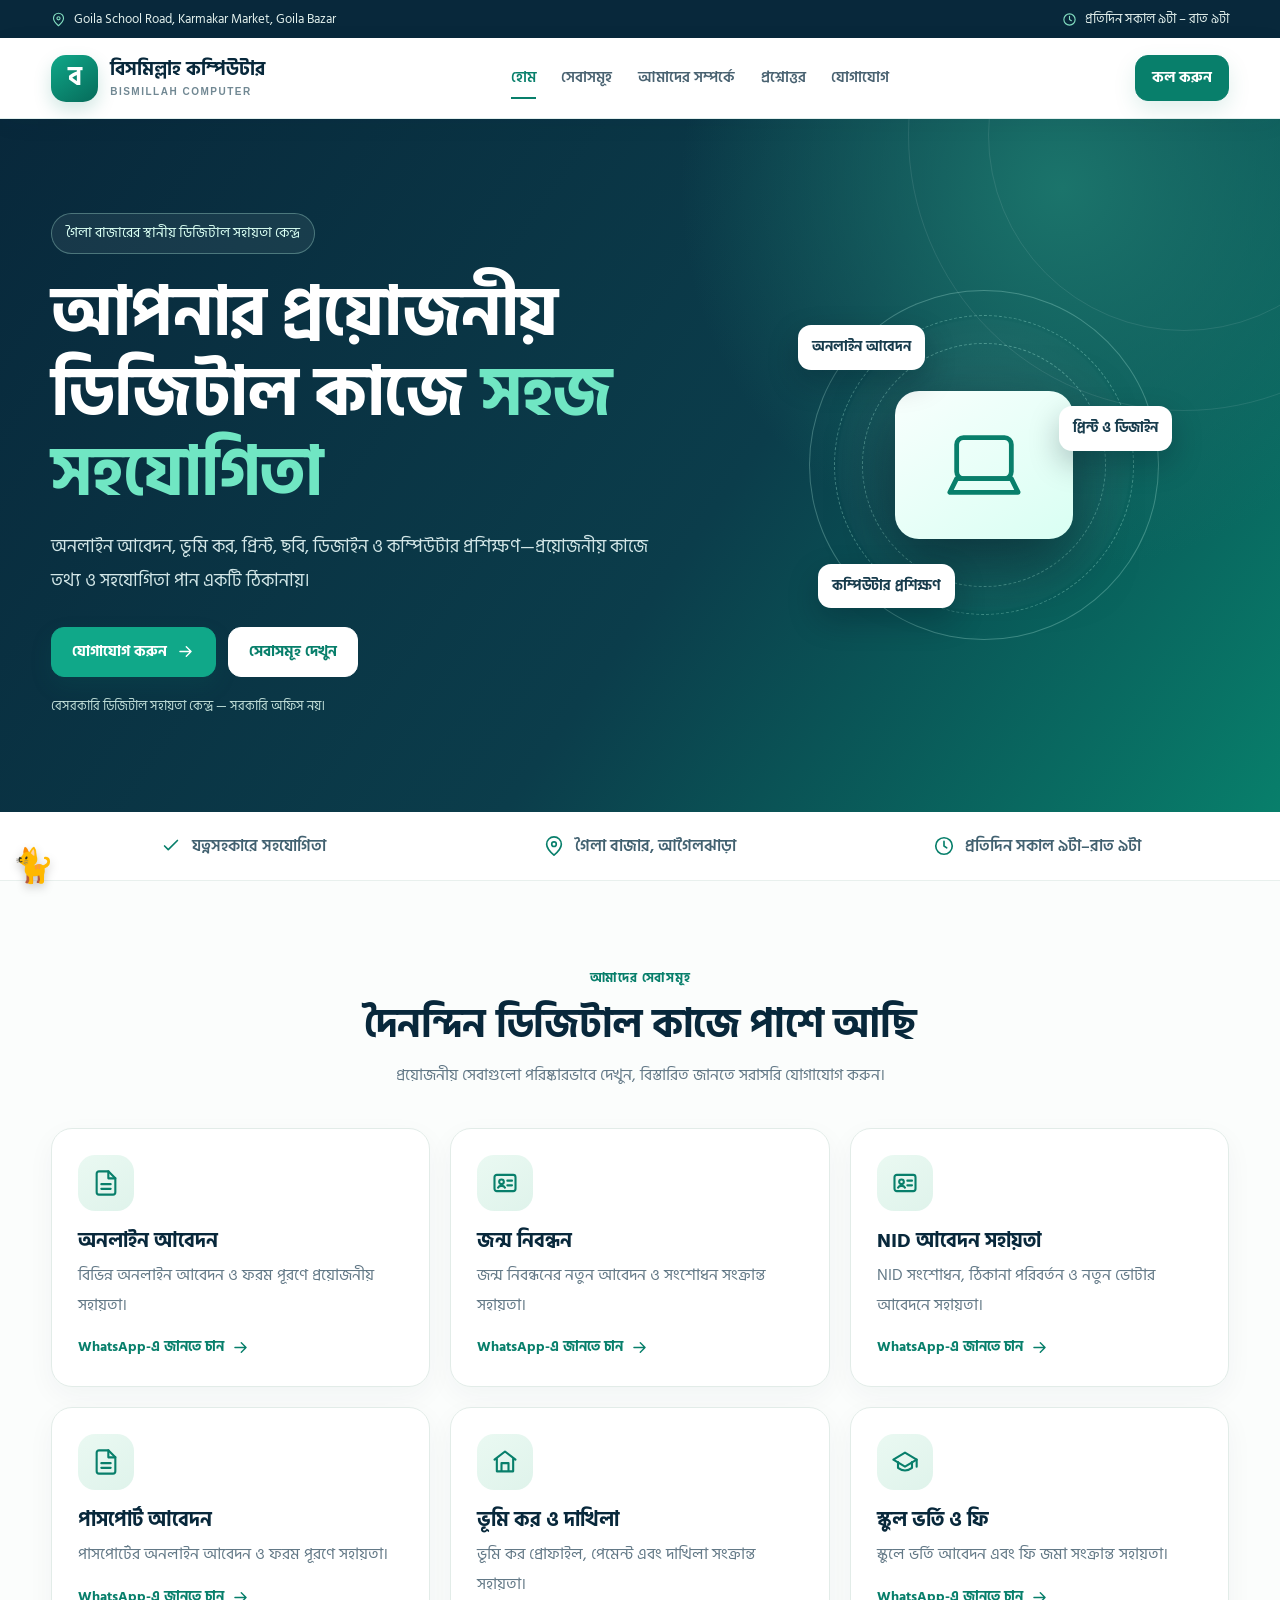
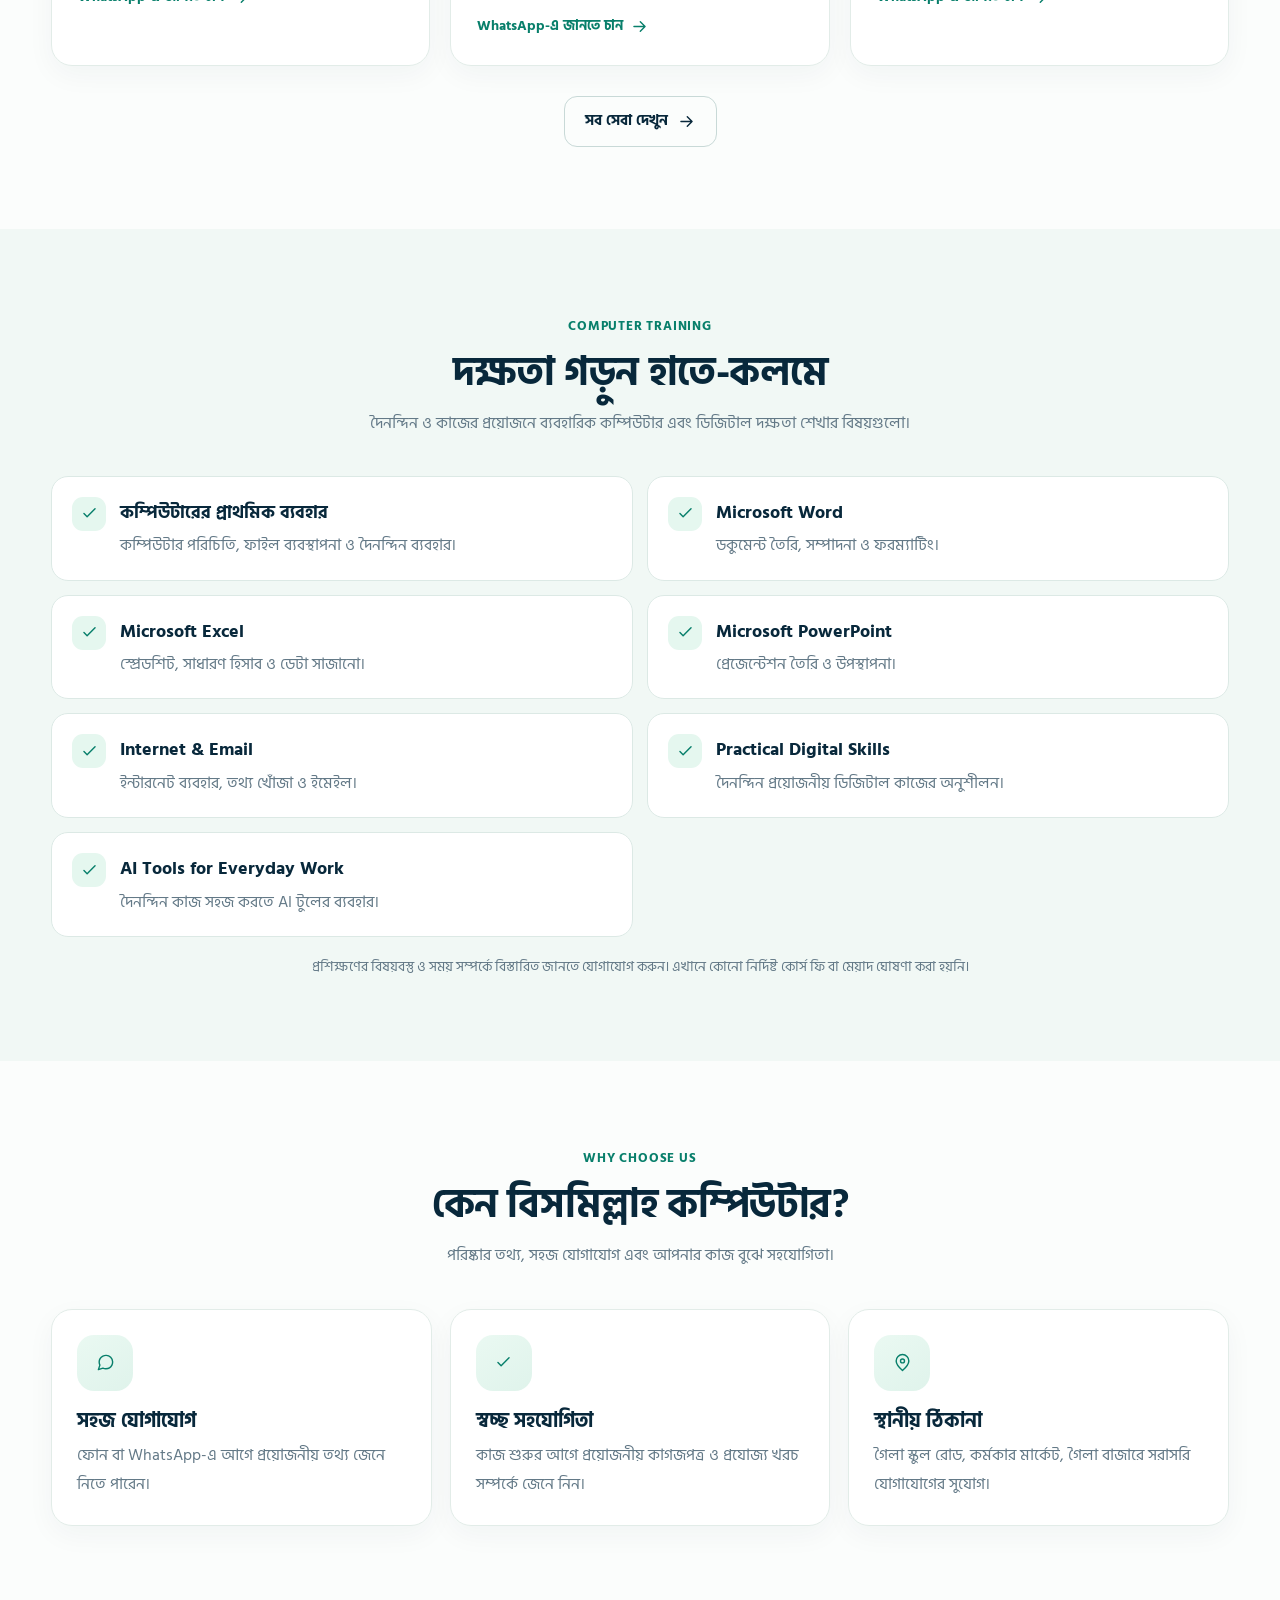
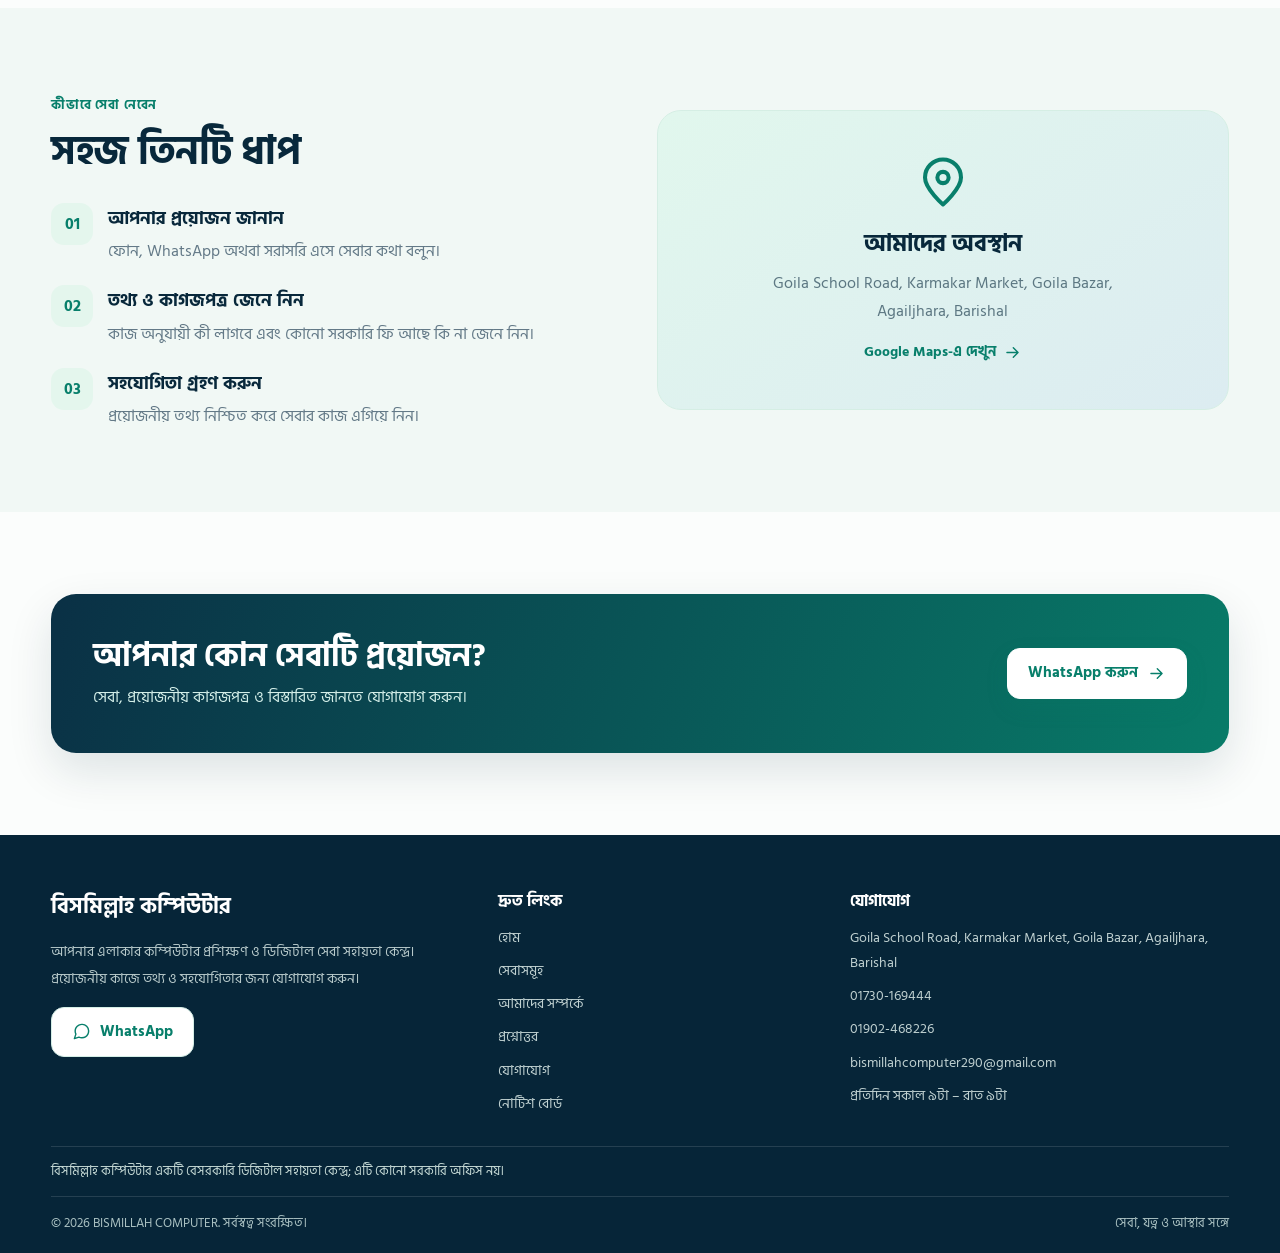
==== commit aa1c7803: "Add notice board navigation and styles (index.html)" ====
--- a/index.html
+++ b/index.html
@@ -1,4 +1,4 @@
-<!doctype html><html lang="bn"><head><meta charset="utf-8"><meta name="viewport" content="width=device-width,initial-scale=1"><meta name="description" content="গৈলা বাজার, আগৈলঝাড়া, বরিশালে অনলাইন আবেদন সহায়তা, ভূমি কর, জন্ম নিবন্ধন, NID, প্রিন্ট, ডিজাইন ও কম্পিউটার প্রশিক্ষণ।"><meta name="theme-color" content="#087f6b"><meta property="og:type" content="website"><meta property="og:site_name" content="BISMILLAH COMPUTER"><meta property="og:title" content="বিসমিল্লাহ কম্পিউটার | ডিজিটাল সেবা ও কম্পিউটার প্রশিক্ষণ"><meta property="og:description" content="গৈলা বাজার, আগৈলঝাড়া, বরিশালে অনলাইন আবেদন সহায়তা, ভূমি কর, জন্ম নিবন্ধন, NID, প্রিন্ট, ডিজাইন ও কম্পিউটার প্রশিক্ষণ।"><meta property="og:url" content="https://bismillahcomputer.netlify.app/"><link rel="canonical" href="https://bismillahcomputer.netlify.app/"><link rel="preconnect" href="https://fonts.googleapis.com"><link rel="preconnect" href="https://fonts.gstatic.com" crossorigin><link href="https://fonts.googleapis.com/css2?family=Hind+Siliguri:wght@400;500;600;700;800&display=swap" rel="stylesheet"><link rel="icon" href="/favicon.svg" type="image/svg+xml"><link rel="manifest" href="/site.webmanifest"><link rel="stylesheet" href="/styles.css"><title>বিসমিল্লাহ কম্পিউটার | ডিজিটাল সেবা ও কম্পিউটার প্রশিক্ষণ</title><script type="application/ld+json">{"@context":"https://schema.org","@type":"LocalBusiness","name":"BISMILLAH COMPUTER","alternateName":"বিসমিল্লাহ কম্পিউটার","url":"https://bismillahcomputer.netlify.app/","email":"bismillahcomputer290@gmail.com","telephone":["+8801730169444","+8801902468226"],"address":{"@type":"PostalAddress","streetAddress":"Goila School Road, Karmakar Market, Goila Bazar","addressLocality":"Agailjhara","addressRegion":"Barishal","addressCountry":"BD"},"openingHoursSpecification":[{"@type":"OpeningHoursSpecification","dayOfWeek":["Monday","Tuesday","Wednesday","Thursday","Friday","Saturday","Sunday"],"opens":"09:00","closes":"21:00"}],"description":"Private digital assistance center and computer training service."}</script></head><body><svg xmlns="http://www.w3.org/2000/svg" class="svg-sprite" aria-hidden="true"><symbol id="i-pin" viewBox="0 0 24 24"><path d="M20 10c0 5-8 12-8 12S4 15 4 10a8 8 0 1 1 16 0Z"/><circle cx="12" cy="10" r="2.5"/></symbol><symbol id="i-clock" viewBox="0 0 24 24"><circle cx="12" cy="12" r="9"/><path d="M12 7v5l3 2"/></symbol><symbol id="i-menu" viewBox="0 0 24 24"><path d="M4 7h16M4 12h16M4 17h16"/></symbol><symbol id="i-check" viewBox="0 0 24 24"><path d="m5 12 4 4L19 6"/></symbol><symbol id="i-file" viewBox="0 0 24 24"><path d="M14 2H6a2 2 0 0 0-2 2v16a2 2 0 0 0 2 2h12a2 2 0 0 0 2-2V8Z"/><path d="M14 2v6h6M8 13h8M8 17h8"/></symbol><symbol id="i-land" viewBox="0 0 24 24"><path d="m3 10 9-7 9 7M5 9v11h14V9M9 20v-7h6v7"/></symbol><symbol id="i-id" viewBox="0 0 24 24"><rect x="3" y="5" width="18" height="14" rx="2"/><circle cx="9" cy="11" r="2"/><path d="M6 16c1-2 5-2 6 0M14 10h4M14 14h4"/></symbol><symbol id="i-print" viewBox="0 0 24 24"><path d="M6 9V3h12v6M6 18H4a2 2 0 0 1-2-2v-5a2 2 0 0 1 2-2h16a2 2 0 0 1 2 2v5a2 2 0 0 1-2 2h-2"/><path d="M6 14h12v7H6z"/></symbol><symbol id="i-graduation" viewBox="0 0 24 24"><path d="m2 10 10-6 10 6-10 6-10-6Z"/><path d="M6 12v5c4 3 8 3 12 0v-5M22 10v6"/></symbol><symbol id="i-wallet" viewBox="0 0 24 24"><rect x="3" y="5" width="18" height="15" rx="2"/><path d="M3 9h18M16 15h2"/></symbol><symbol id="i-palette" viewBox="0 0 24 24"><path d="M12 3a9 9 0 1 0 0 18h1a2 2 0 0 0 1-3.7 1.8 1.8 0 0 1 1-3.3h2A4 4 0 0 0 21 10c0-4-4-7-9-7Z"/><path d="M7.5 10h.01M10 7h.01M15 7h.01"/></symbol><symbol id="i-mail" viewBox="0 0 24 24"><rect x="3" y="5" width="18" height="14" rx="2"/><path d="m3 7 9 6 9-6"/></symbol><symbol id="i-phone" viewBox="0 0 24 24"><path d="M22 16.9v3a2 2 0 0 1-2.2 2A19.8 19.8 0 0 1 11.2 19a19.4 19.4 0 0 1-6-6A19.8 19.8 0 0 1 2.1 4.2 2 2 0 0 1 4.1 2h3a2 2 0 0 1 2 1.7l.5 3a2 2 0 0 1-.6 1.7L7.7 9.7a16 16 0 0 0 6 6l1.3-1.3a2 2 0 0 1 1.7-.6l3 .5a2 2 0 0 1 1.7 2Z"/></symbol><symbol id="i-message" viewBox="0 0 24 24"><path d="M21 11.5a8.4 8.4 0 0 1-.9 3.8 8.5 8.5 0 0 1-7.6 4.7 8.4 8.4 0 0 1-3.8-.9L3 21l1.9-5.7a8.4 8.4 0 0 1-.9-3.8 8.5 8.5 0 0 1 4.7-7.6 8.4 8.4 0 0 1 3.8-.9h.5a8.5 8.5 0 0 1 8 8v.5Z"/></symbol><symbol id="i-laptop" viewBox="0 0 24 24"><rect x="4" y="4" width="16" height="12" rx="2"/><path d="M2 20h20l-2-4H4l-2 4Z"/></symbol><symbol id="i-arrow" viewBox="0 0 24 24"><path d="M5 12h14M13 6l6 6-6 6"/></symbol></svg><a class="skip-link" href="#main-content">মূল কনটেন্টে যান</a>
+<!doctype html><html lang="bn"><head><meta charset="utf-8"><meta name="viewport" content="width=device-width,initial-scale=1"><meta name="description" content="গৈলা বাজার, আগৈলঝাড়া, বরিশালে অনলাইন আবেদন সহায়তা, ভূমি কর, জন্ম নিবন্ধন, NID, প্রিন্ট, ডিজাইন ও কম্পিউটার প্রশিক্ষণ।"><meta name="theme-color" content="#087f6b"><meta property="og:type" content="website"><meta property="og:site_name" content="BISMILLAH COMPUTER"><meta property="og:title" content="বিসমিল্লাহ কম্পিউটার | ডিজিটাল সেবা ও কম্পিউটার প্রশিক্ষণ"><meta property="og:description" content="গৈলা বাজার, আগৈলঝাড়া, বরিশালে অনলাইন আবেদন সহায়তা, ভূমি কর, জন্ম নিবন্ধন, NID, প্রিন্ট, ডিজাইন ও কম্পিউটার প্রশিক্ষণ।"><meta property="og:url" content="https://bismillahcomputer.netlify.app/"><link rel="canonical" href="https://bismillahcomputer.netlify.app/"><link rel="preconnect" href="https://fonts.googleapis.com"><link rel="preconnect" href="https://fonts.gstatic.com" crossorigin><link href="https://fonts.googleapis.com/css2?family=Hind+Siliguri:wght@400;500;600;700;800&display=swap" rel="stylesheet"><link rel="stylesheet" href="/styles.css"><title>বিসমিল্লাহ কম্পিউটার | ডিজিটাল সেবা ও কম্পিউটার প্রশিক্ষণ</title><script type="application/ld+json">{"@context":"https://schema.org","@type":"LocalBusiness","name":"BISMILLAH COMPUTER","alternateName":"বিসমিল্লাহ কম্পিউটার","url":"https://bismillahcomputer.netlify.app/","email":"bismillahcomputer290@gmail.com","telephone":["+8801730169444","+8801902468226"],"address":{"@type":"PostalAddress","streetAddress":"Goila School Road, Karmakar Market, Goila Bazar","addressLocality":"Agailjhara","addressRegion":"Barishal","addressCountry":"BD"},"openingHoursSpecification":[{"@type":"OpeningHoursSpecification","dayOfWeek":["Monday","Tuesday","Wednesday","Thursday","Friday","Saturday","Sunday"],"opens":"09:00","closes":"21:00"}],"description":"Private digital assistance center and computer training service."}</script></head><body><svg xmlns="http://www.w3.org/2000/svg" class="svg-sprite" aria-hidden="true"><symbol id="i-pin" viewBox="0 0 24 24"><path d="M20 10c0 5-8 12-8 12S4 15 4 10a8 8 0 1 1 16 0Z"/><circle cx="12" cy="10" r="2.5"/></symbol><symbol id="i-clock" viewBox="0 0 24 24"><circle cx="12" cy="12" r="9"/><path d="M12 7v5l3 2"/></symbol><symbol id="i-menu" viewBox="0 0 24 24"><path d="M4 7h16M4 12h16M4 17h16"/></symbol><symbol id="i-check" viewBox="0 0 24 24"><path d="m5 12 4 4L19 6"/></symbol><symbol id="i-file" viewBox="0 0 24 24"><path d="M14 2H6a2 2 0 0 0-2 2v16a2 2 0 0 0 2 2h12a2 2 0 0 0 2-2V8Z"/><path d="M14 2v6h6M8 13h8M8 17h8"/></symbol><symbol id="i-land" viewBox="0 0 24 24"><path d="m3 10 9-7 9 7M5 9v11h14V9M9 20v-7h6v7"/></symbol><symbol id="i-id" viewBox="0 0 24 24"><rect x="3" y="5" width="18" height="14" rx="2"/><circle cx="9" cy="11" r="2"/><path d="M6 16c1-2 5-2 6 0M14 10h4M14 14h4"/></symbol><symbol id="i-print" viewBox="0 0 24 24"><path d="M6 9V3h12v6M6 18H4a2 2 0 0 1-2-2v-5a2 2 0 0 1 2-2h16a2 2 0 0 1 2 2v5a2 2 0 0 1-2 2h-2"/><path d="M6 14h12v7H6z"/></symbol><symbol id="i-graduation" viewBox="0 0 24 24"><path d="m2 10 10-6 10 6-10 6-10-6Z"/><path d="M6 12v5c4 3 8 3 12 0v-5M22 10v6"/></symbol><symbol id="i-wallet" viewBox="0 0 24 24"><rect x="3" y="5" width="18" height="15" rx="2"/><path d="M3 9h18M16 15h2"/></symbol><symbol id="i-palette" viewBox="0 0 24 24"><path d="M12 3a9 9 0 1 0 0 18h1a2 2 0 0 0 1-3.7 1.8 1.8 0 0 1 1-3.3h2A4 4 0 0 0 21 10c0-4-4-7-9-7Z"/><path d="M7.5 10h.01M10 7h.01M15 7h.01"/></symbol><symbol id="i-mail" viewBox="0 0 24 24"><rect x="3" y="5" width="18" height="14" rx="2"/><path d="m3 7 9 6 9-6"/></symbol><symbol id="i-phone" viewBox="0 0 24 24"><path d="M22 16.9v3a2 2 0 0 1-2.2 2A19.8 19.8 0 0 1 11.2 19a19.4 19.4 0 0 1-6-6A19.8 19.8 0 0 1 2.1 4.2 2 2 0 0 1 4.1 2h3a2 2 0 0 1 2 1.7l.5 3a2 2 0 0 1-.6 1.7L7.7 9.7a16 16 0 0 0 6 6l1.3-1.3a2 2 0 0 1 1.7-.6l3 .5a2 2 0 0 1 1.7 2Z"/></symbol><symbol id="i-message" viewBox="0 0 24 24"><path d="M21 11.5a8.4 8.4 0 0 1-.9 3.8 8.5 8.5 0 0 1-7.6 4.7 8.4 8.4 0 0 1-3.8-.9L3 21l1.9-5.7a8.4 8.4 0 0 1-.9-3.8 8.5 8.5 0 0 1 4.7-7.6 8.4 8.4 0 0 1 3.8-.9h.5a8.5 8.5 0 0 1 8 8v.5Z"/></symbol><symbol id="i-laptop" viewBox="0 0 24 24"><rect x="4" y="4" width="16" height="12" rx="2"/><path d="M2 20h20l-2-4H4l-2 4Z"/></symbol><symbol id="i-arrow" viewBox="0 0 24 24"><path d="M5 12h14M13 6l6 6-6 6"/></symbol></svg><a class="skip-link" href="#main-content">মূল কনটেন্টে যান</a>
 <div class="topbar"><div class="container topbar-inner"><span><svg class="icon" aria-hidden="true"><use href="#i-pin"/></svg> Goila School Road, Karmakar Market, Goila Bazar</span><span><svg class="icon" aria-hidden="true"><use href="#i-clock"/></svg> প্রতিদিন সকাল ৯টা – রাত ৯টা</span></div></div>
 <header class="site-header"><nav class="container nav" aria-label="প্রধান নেভিগেশন">
 <a class="brand" href="/"><span class="brand-mark" aria-hidden="true">ব</span><span class="brand-name">বিসমিল্লাহ কম্পিউটার<small>BISMILLAH COMPUTER</small></span></a>
@@ -12,4 +12,4 @@
 <section class="section container"><div class="section-head"><span class="kicker">Why Choose Us</span><h2>কেন বিসমিল্লাহ কম্পিউটার?</h2><p>পরিষ্কার তথ্য, সহজ যোগাযোগ এবং আপনার কাজ বুঝে সহযোগিতা।</p></div><div class="value-grid"><article class="value-card"><div class="card-icon"><svg class="icon"><use href="#i-message"/></svg></div><h3>সহজ যোগাযোগ</h3><p>ফোন বা WhatsApp-এ আগে প্রয়োজনীয় তথ্য জেনে নিতে পারেন।</p></article><article class="value-card"><div class="card-icon"><svg class="icon"><use href="#i-check"/></svg></div><h3>স্বচ্ছ সহযোগিতা</h3><p>কাজ শুরুর আগে প্রয়োজনীয় কাগজপত্র ও প্রযোজ্য খরচ সম্পর্কে জেনে নিন।</p></article><article class="value-card"><div class="card-icon"><svg class="icon"><use href="#i-pin"/></svg></div><h3>স্থানীয় ঠিকানা</h3><p>গৈলা স্কুল রোড, কর্মকার মার্কেট, গৈলা বাজারে সরাসরি যোগাযোগের সুযোগ।</p></article></div></section>
 <section class="section section-soft"><div class="container split"><div><span class="kicker">কীভাবে সেবা নেবেন</span><h2 class="section-title">সহজ তিনটি ধাপ</h2><ol class="process-list"><li><span>01</span><div><h3>আপনার প্রয়োজন জানান</h3><p>ফোন, WhatsApp অথবা সরাসরি এসে সেবার কথা বলুন।</p></div></li><li><span>02</span><div><h3>তথ্য ও কাগজপত্র জেনে নিন</h3><p>কাজ অনুযায়ী কী লাগবে এবং কোনো সরকারি ফি আছে কি না জেনে নিন।</p></div></li><li><span>03</span><div><h3>সহযোগিতা গ্রহণ করুন</h3><p>প্রয়োজনীয় তথ্য নিশ্চিত করে সেবার কাজ এগিয়ে নিন।</p></div></li></ol></div><div class="location-card"><svg class="icon icon-xl"><use href="#i-pin"/></svg><h3>আমাদের অবস্থান</h3><p>Goila School Road, Karmakar Market, Goila Bazar, Agailjhara, Barishal</p><a class="text-link" href="https://www.google.com/maps/search/?api=1&query=Goila+School+Road+Karmakar+Market+Goila+Bazar+Agailjhara+Barishal" target="_blank" rel="noopener noreferrer">Google Maps-এ দেখুন <svg class="icon"><use href="#i-arrow"/></svg></a></div></div></section>
 <section class="section container"><div class="cta-inner"><div><h2>আপনার কোন সেবাটি প্রয়োজন?</h2><p>সেবা, প্রয়োজনীয় কাগজপত্র ও বিস্তারিত জানতে যোগাযোগ করুন।</p></div><a class="btn" href="https://wa.me/8801730169444" target="_blank" rel="noopener noreferrer">WhatsApp করুন <svg class="icon"><use href="#i-arrow"/></svg></a></div></section>
-</main><footer class="site-footer"><div class="container"><div class="footer-grid"><div><a class="footer-brand" href="/">বিসমিল্লাহ কম্পিউটার</a><p class="footer-copy">আপনার এলাকার কম্পিউটার প্রশিক্ষণ ও ডিজিটাল সেবা সহায়তা কেন্দ্র। প্রয়োজনীয় কাজে তথ্য ও সহযোগিতার জন্য যোগাযোগ করুন।</p><a class="btn btn-light" href="https://wa.me/8801730169444" target="_blank" rel="noopener noreferrer"><svg class="icon"><use href="#i-message"/></svg> WhatsApp</a></div><div><h2 class="footer-title">দ্রুত লিংক</h2><div class="footer-links"><a href="/">হোম</a><a href="/services">সেবাসমূহ</a><a href="/about">আমাদের সম্পর্কে</a><a href="/faq">প্রশ্নোত্তর</a><a href="/contact">যোগাযোগ</a></div></div><div><h2 class="footer-title">যোগাযোগ</h2><div class="footer-links"><span>Goila School Road, Karmakar Market, Goila Bazar, Agailjhara, Barishal</span><a href="tel:01730169444">01730-169444</a><a href="tel:01902468226">01902-468226</a><a href="mailto:bismillahcomputer290@gmail.com">bismillahcomputer290@gmail.com</a><span>প্রতিদিন সকাল ৯টা – রাত ৯টা</span></div></div></div><div class="footer-note">বিসমিল্লাহ কম্পিউটার একটি বেসরকারি ডিজিটাল সহায়তা কেন্দ্র; এটি কোনো সরকারি অফিস নয়।</div><div class="footer-bottom"><span>© <span data-year></span> BISMILLAH COMPUTER. সর্বস্বত্ব সংরক্ষিত।</span><span>সেবা, যত্ন ও আস্থার সঙ্গে</span></div></div></footer><script src="/script.js" defer></script></body></html>+</main><footer class="site-footer"><div class="container"><div class="footer-grid"><div><a class="footer-brand" href="/">বিসমিল্লাহ কম্পিউটার</a><p class="footer-copy">আপনার এলাকার কম্পিউটার প্রশিক্ষণ ও ডিজিটাল সেবা সহায়তা কেন্দ্র। প্রয়োজনীয় কাজে তথ্য ও সহযোগিতার জন্য যোগাযোগ করুন।</p><a class="btn btn-light" href="https://wa.me/8801730169444" target="_blank" rel="noopener noreferrer"><svg class="icon"><use href="#i-message"/></svg> WhatsApp</a></div><div><h2 class="footer-title">দ্রুত লিংক</h2><div class="footer-links"><a href="/">হোম</a><a href="/services">সেবাসমূহ</a><a href="/about">আমাদের সম্পর্কে</a><a href="/faq">প্রশ্নোত্তর</a><a href="/contact">যোগাযোগ</a><a href="/notices">নোটিশ বোর্ড</a></div></div><div><h2 class="footer-title">যোগাযোগ</h2><div class="footer-links"><span>Goila School Road, Karmakar Market, Goila Bazar, Agailjhara, Barishal</span><a href="tel:01730169444">01730-169444</a><a href="tel:01902468226">01902-468226</a><a href="mailto:bismillahcomputer290@gmail.com">bismillahcomputer290@gmail.com</a><span>প্রতিদিন সকাল ৯টা – রাত ৯টা</span></div></div></div><div class="footer-note">বিসমিল্লাহ কম্পিউটার একটি বেসরকারি ডিজিটাল সহায়তা কেন্দ্র; এটি কোনো সরকারি অফিস নয়।</div><div class="footer-bottom"><span>© <span data-year></span> BISMILLAH COMPUTER. সর্বস্বত্ব সংরক্ষিত।</span><span>সেবা, যত্ন ও আস্থার সঙ্গে</span></div></div></footer><script src="/script.js" defer></script></body></html>
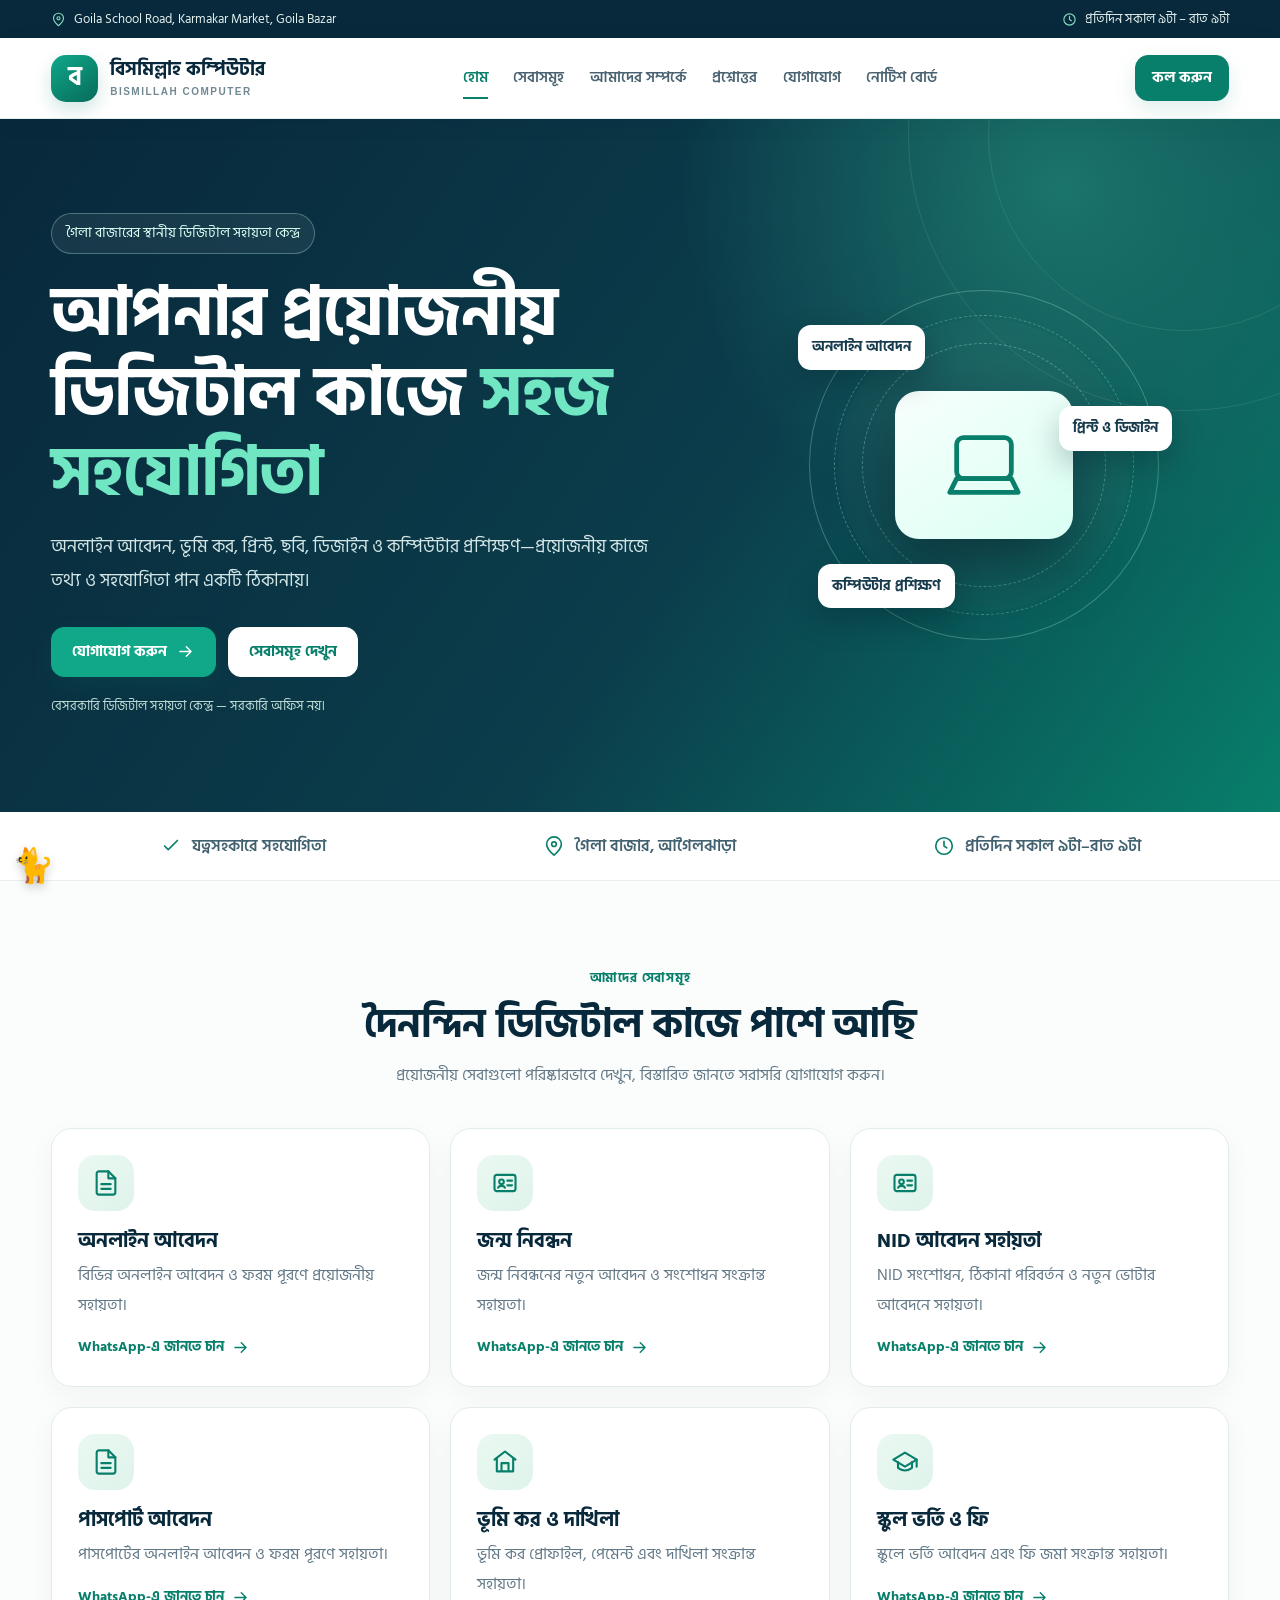
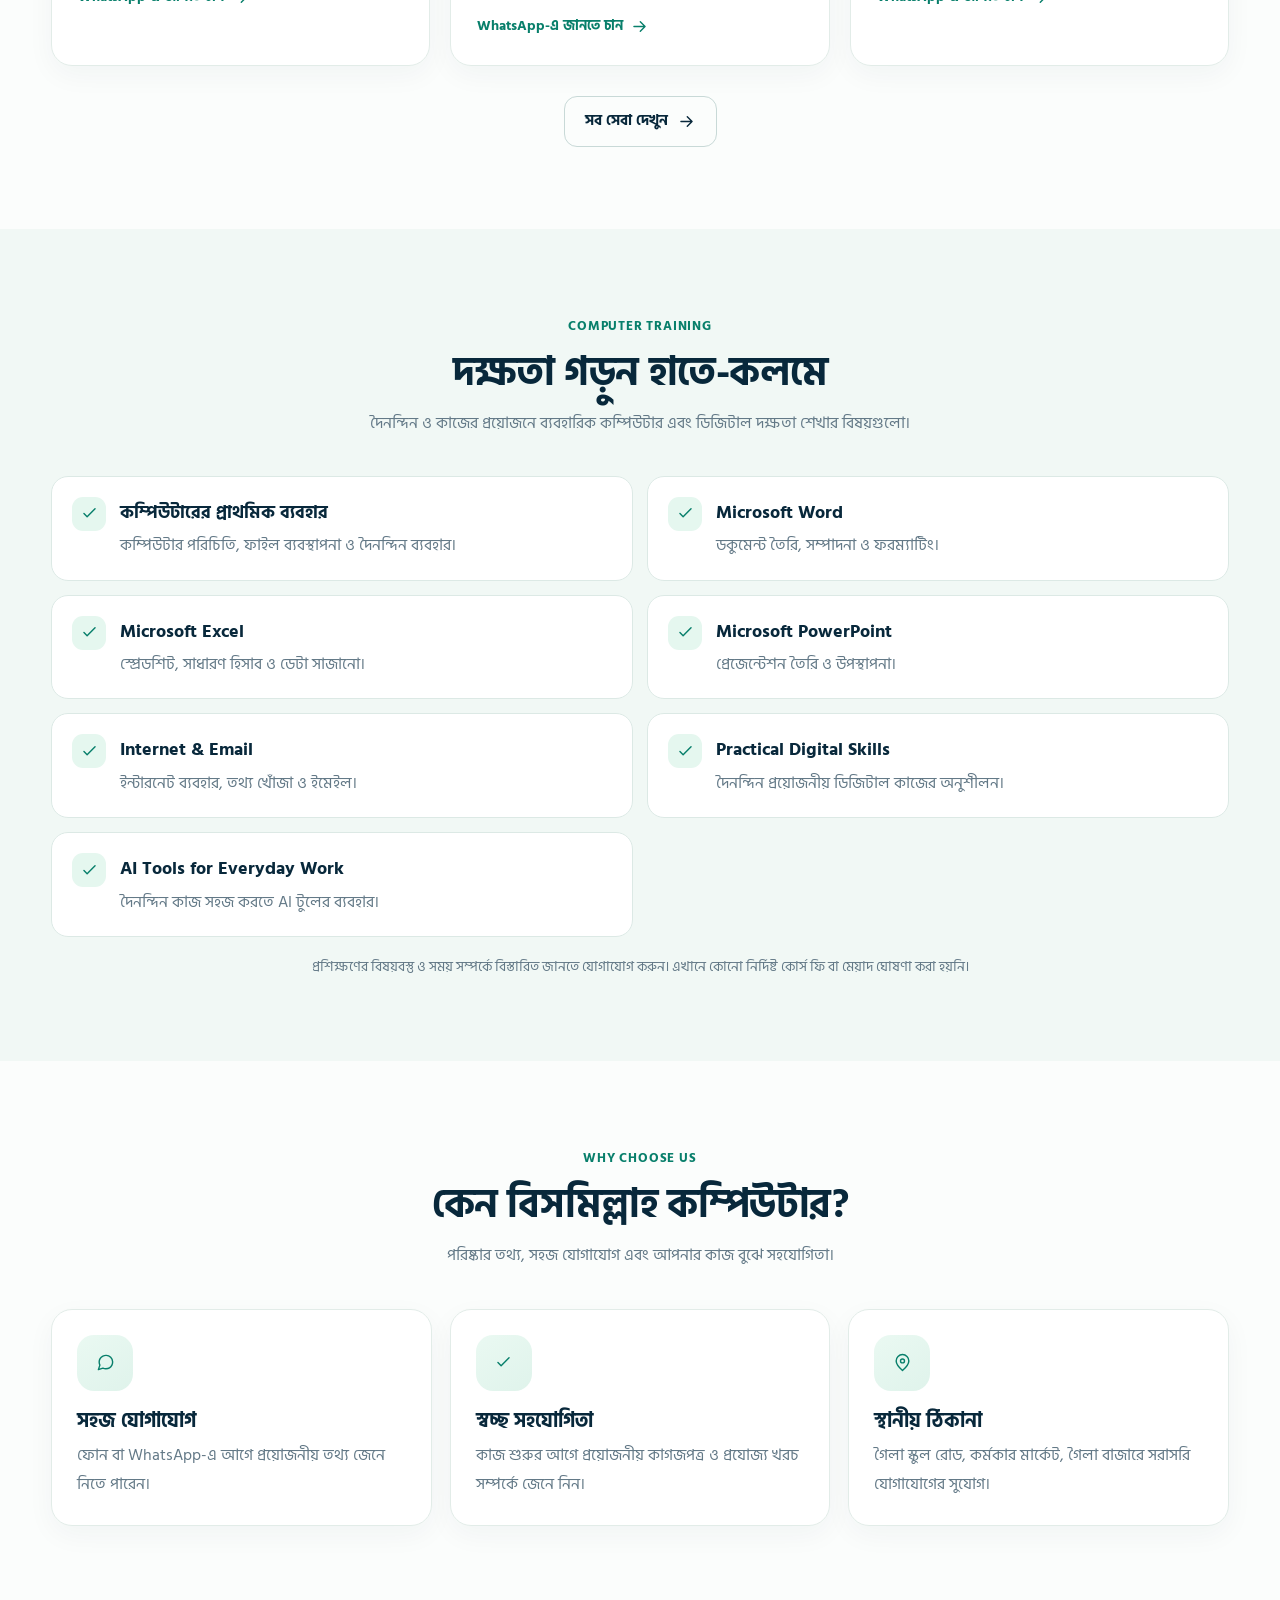
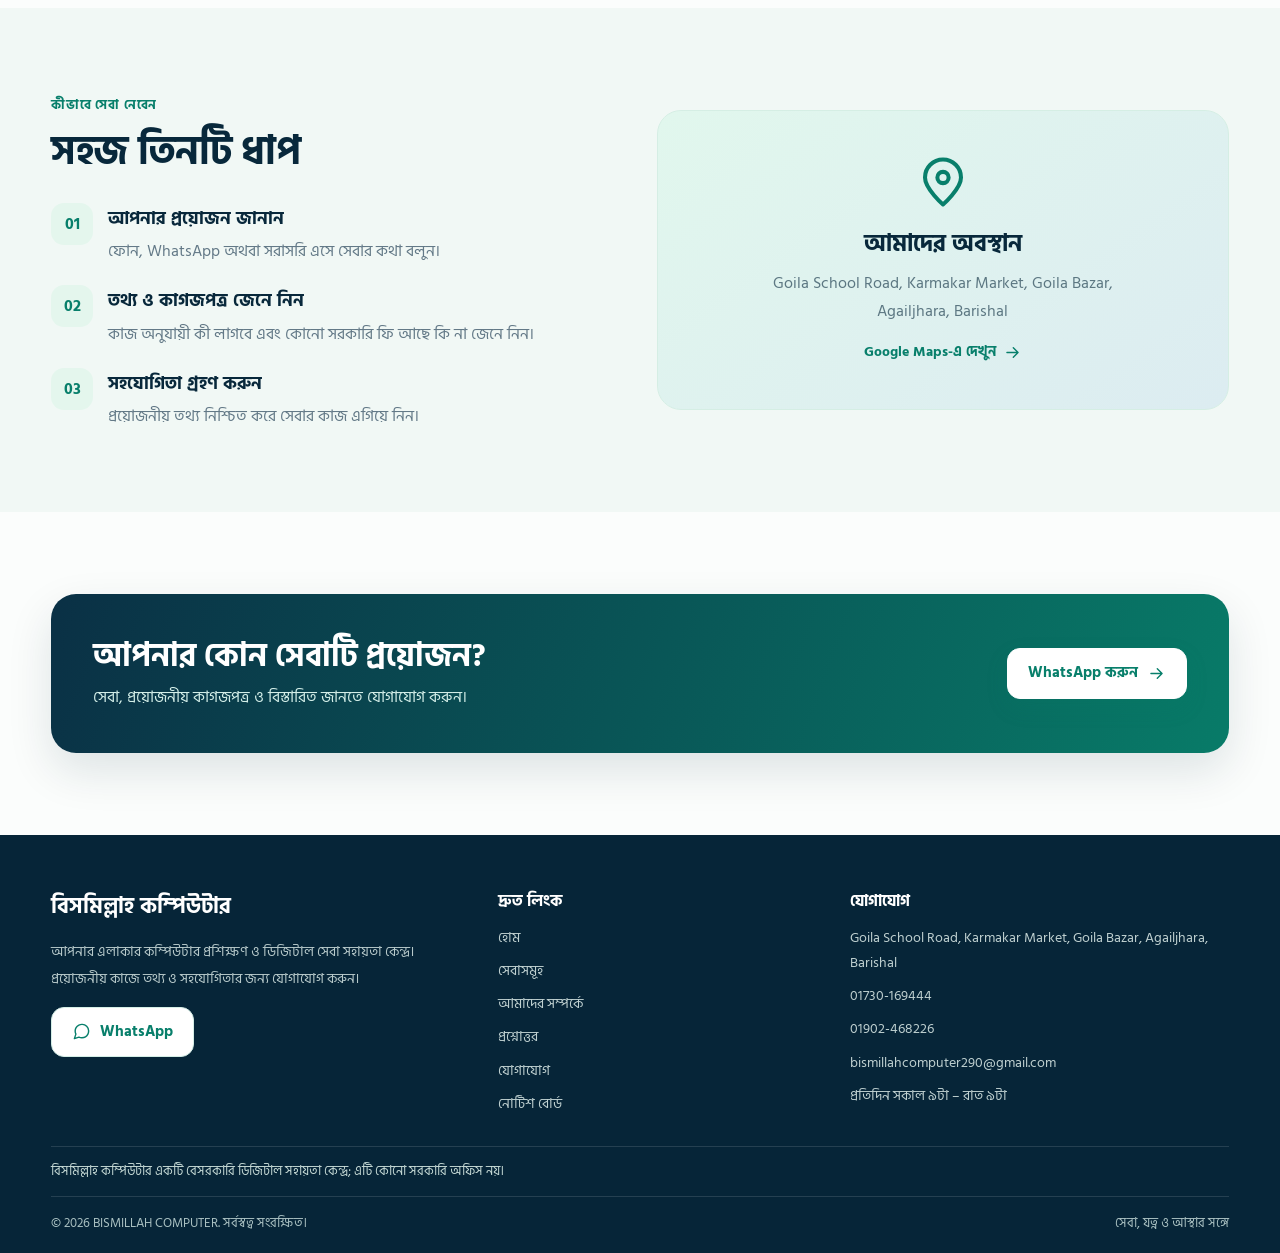
==== commit eecefcfa: "Add notice board to primary navigation" ====
--- a/index.html
+++ b/index.html
@@ -3,7 +3,7 @@
 <header class="site-header"><nav class="container nav" aria-label="প্রধান নেভিগেশন">
 <a class="brand" href="/"><span class="brand-mark" aria-hidden="true">ব</span><span class="brand-name">বিসমিল্লাহ কম্পিউটার<small>BISMILLAH COMPUTER</small></span></a>
 <button class="menu-toggle" type="button" aria-label="মেনু খুলুন" aria-expanded="false" aria-controls="navLinks"><svg class="icon" aria-hidden="true"><use href="#i-menu"/></svg></button>
-<div class="nav-links" id="navLinks"><a aria-current="page" class="active" href="/">হোম</a><a  href="/services">সেবাসমূহ</a><a  href="/about">আমাদের সম্পর্কে</a><a  href="/faq">প্রশ্নোত্তর</a><a  href="/contact">যোগাযোগ</a></div>
+<div class="nav-links" id="navLinks"><a aria-current="page" class="active" href="/">হোম</a><a  href="/services">সেবাসমূহ</a><a  href="/about">আমাদের সম্পর্কে</a><a  href="/faq">প্রশ্নোত্তর</a><a  href="/contact">যোগাযোগ</a><a href="/notices">নোটিশ বোর্ড</a></div>
 <div class="nav-actions"><a class="btn btn-small" href="tel:01730169444">কল করুন</a></div></nav></header><main id="main-content">
 <section class="hero"><div class="container hero-grid"><div><span class="eyebrow">গৈলা বাজারের স্থানীয় ডিজিটাল সহায়তা কেন্দ্র</span><h1>আপনার প্রয়োজনীয় ডিজিটাল কাজে <span>সহজ সহযোগিতা</span></h1><p class="hero-copy">অনলাইন আবেদন, ভূমি কর, প্রিন্ট, ছবি, ডিজাইন ও কম্পিউটার প্রশিক্ষণ—প্রয়োজনীয় কাজে তথ্য ও সহযোগিতা পান একটি ঠিকানায়।</p><div class="hero-actions"><a class="btn" href="/contact">যোগাযোগ করুন <svg class="icon"><use href="#i-arrow"/></svg></a><a class="btn btn-light" href="/services">সেবাসমূহ দেখুন</a></div><p class="hero-disclaimer">বেসরকারি ডিজিটাল সহায়তা কেন্দ্র — সরকারি অফিস নয়।</p></div><div class="hero-art" aria-hidden="true"><div class="hero-art-ring"><div class="hero-art-core"><svg class="icon"><use href="#i-laptop"/></svg></div><span class="art-chip chip-a">অনলাইন আবেদন</span><span class="art-chip chip-b">প্রিন্ট ও ডিজাইন</span><span class="art-chip chip-c">কম্পিউটার প্রশিক্ষণ</span></div></div></div></section>
 <section class="trust-strip"><div class="container trust-grid"><div><svg class="icon"><use href="#i-check"/></svg> যত্নসহকারে সহযোগিতা</div><div><svg class="icon"><use href="#i-pin"/></svg> গৈলা বাজার, আগৈলঝাড়া</div><div><svg class="icon"><use href="#i-clock"/></svg> প্রতিদিন সকাল ৯টা–রাত ৯টা</div></div></section>
--- a/styles.css
+++ b/styles.css
@@ -118,21 +118,24 @@
 }
 @media (prefers-reduced-motion:reduce){.roaming-cat{display:none!important}}
 
-
-/* Site-wide usability polish: reading progress, clear focus and back-to-top */
-:focus-visible{outline:3px solid var(--focus);outline-offset:4px;border-radius:5px}
-.scroll-progress{position:fixed;inset:0 auto auto 0;width:100%;height:3px;z-index:10010;pointer-events:none;background:transparent}
-.scroll-progress>span{display:block;width:100%;height:100%;background:linear-gradient(90deg,#10a889,#70e6c3);transform:scaleX(0);transform-origin:left center;will-change:transform}
-.back-to-top{position:fixed;right:22px;bottom:22px;z-index:80;width:46px;height:46px;border:1px solid #d3e9e1;border-radius:15px;background:rgba(255,255,255,.96);color:var(--brand-strong);box-shadow:0 10px 28px rgba(8,40,59,.15);display:grid;place-items:center;font:700 22px/1 Arial,sans-serif;opacity:0;visibility:hidden;transform:translateY(10px);transition:opacity .22s ease,visibility .22s ease,transform .22s ease,background .22s ease}
-.back-to-top.is-visible{opacity:1;visibility:visible;transform:translateY(0)}
-.back-to-top:hover{background:var(--pale);transform:translateY(-3px)}
-@media(max-width:520px){.back-to-top{right:14px;bottom:14px;width:42px;height:42px;border-radius:13px}}
-@media(prefers-reduced-motion:reduce){.back-to-top{transition:none}}
-
-.service-search{max-width:560px;margin:0 auto 28px;padding:16px 18px;border:1px solid var(--line);border-radius:18px;background:#fff;box-shadow:0 10px 28px rgba(8,40,59,.055);display:grid;gap:5px}
-.service-search label{font-weight:700;color:var(--deep)}
-.service-search input{width:100%;min-height:48px;padding:11px 14px;border:1px solid #cbded8;border-radius:11px;background:#fbfdfc;color:var(--ink);font:inherit}
-.service-search input:focus{outline:3px solid rgba(16,168,137,.2);border-color:var(--brand)}
-.service-search span{font-size:13px;color:var(--muted)}
-.service-card[hidden]{display:none!important}
-.service-search-empty{grid-column:1/-1;padding:24px;text-align:center;color:var(--muted);border:1px dashed var(--line);border-radius:16px;background:#fff}
+/* Notice board */
+.notice-board-intro{display:flex;justify-content:space-between;align-items:flex-end;gap:20px;margin-bottom:24px}
+.notice-board-intro .section-title{margin-bottom:5px}
+.notice-live{display:inline-flex;align-items:center;gap:8px;padding:9px 13px;border:1px solid #cfe9dc;border-radius:99px;background:#f0faf5;color:#087f6b;font-size:13px;font-weight:700;white-space:nowrap}
+.notice-live span{width:8px;height:8px;border-radius:50%;background:#10a879;box-shadow:0 0 0 4px #10a87920}
+.notice-filters{display:flex;gap:9px;flex-wrap:wrap;margin:26px 0 20px}
+.notice-filter{border:1px solid var(--line);background:#fff;color:#496271;border-radius:99px;padding:9px 16px;font:600 14px 'Hind Siliguri',sans-serif;cursor:pointer;transition:.2s}
+.notice-filter:hover,.notice-filter.is-active{background:var(--brand);border-color:var(--brand);color:#fff}
+.notice-list{display:grid;gap:14px}
+.notice-card{display:grid;grid-template-columns:62px 1fr auto;gap:17px;align-items:start;padding:22px;background:#fff;border:1px solid var(--line);border-radius:18px;box-shadow:0 8px 24px rgba(8,40,59,.04)}
+.notice-card-icon{width:58px;height:58px;border-radius:16px;background:#e9f8f1;color:var(--brand);display:grid;place-items:center;font-size:24px}
+.notice-card h3{font-size:19px;color:var(--deep);margin:7px 0 5px}
+.notice-card p{color:var(--muted);line-height:1.8;margin:0}
+.notice-meta{display:flex;gap:9px;flex-wrap:wrap;align-items:center;color:#71858d;font-size:13px}
+.notice-category{display:inline-flex;padding:3px 10px;border-radius:99px;background:#eef7f3;color:var(--brand-strong);font-weight:700}
+.notice-card-actions{display:flex;flex-direction:column;gap:8px;align-items:flex-end}
+.notice-card-actions a{white-space:nowrap}
+.notice-empty,.notice-loading{padding:42px 22px;text-align:center;border:1px dashed #bdd8ce;border-radius:18px;background:#f7fbf9;color:#637987;line-height:1.8}
+.notice-empty strong{display:block;color:var(--deep);font-size:20px;margin-bottom:5px}
+.notice-disclaimer{margin-top:24px;padding:15px 18px;border-left:3px solid var(--brand);background:#f1f8f5;border-radius:10px;color:#5c737d;font-size:14px;line-height:1.8}
+@media(max-width:650px){.notice-board-intro{align-items:flex-start;flex-direction:column}.notice-card{grid-template-columns:48px 1fr;gap:12px;padding:17px}.notice-card-icon{width:46px;height:46px;font-size:20px}.notice-card-actions{grid-column:2;align-items:flex-start;flex-direction:row;flex-wrap:wrap}.notice-card h3{font-size:17px}}
